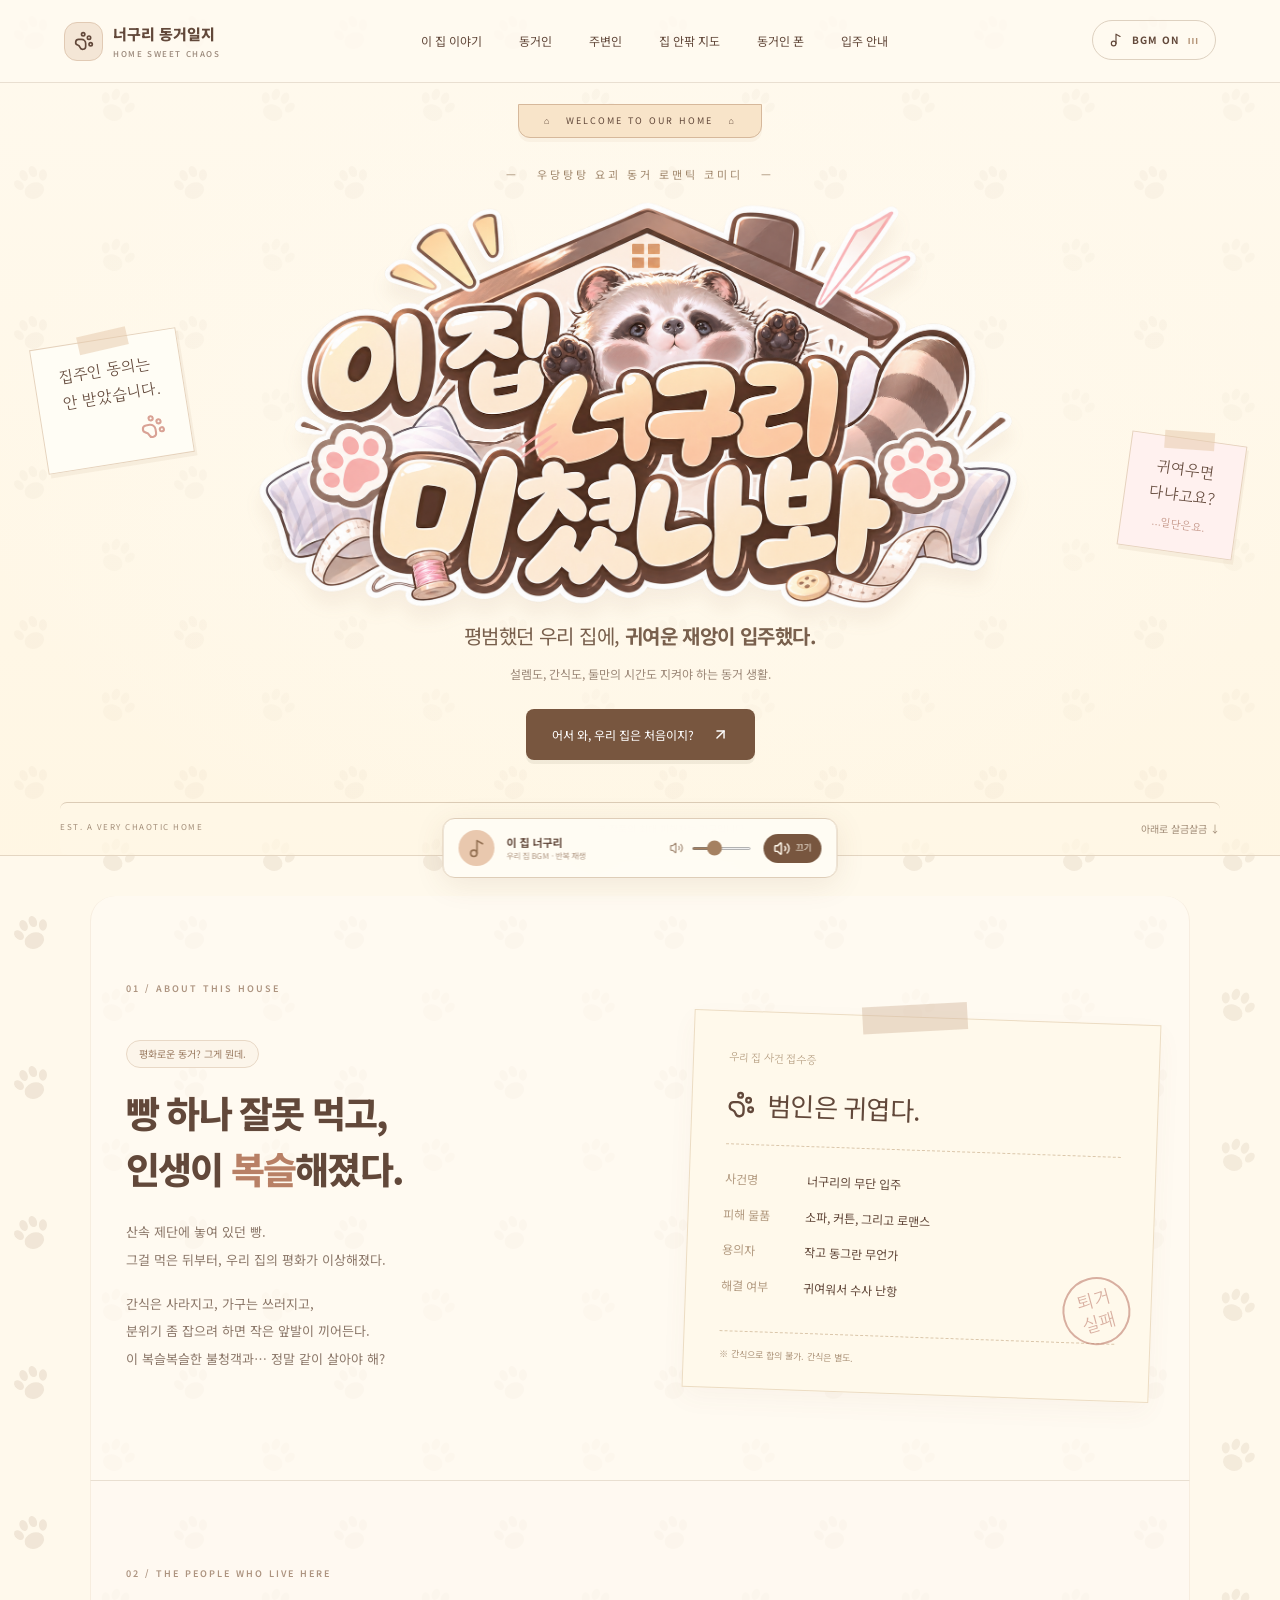
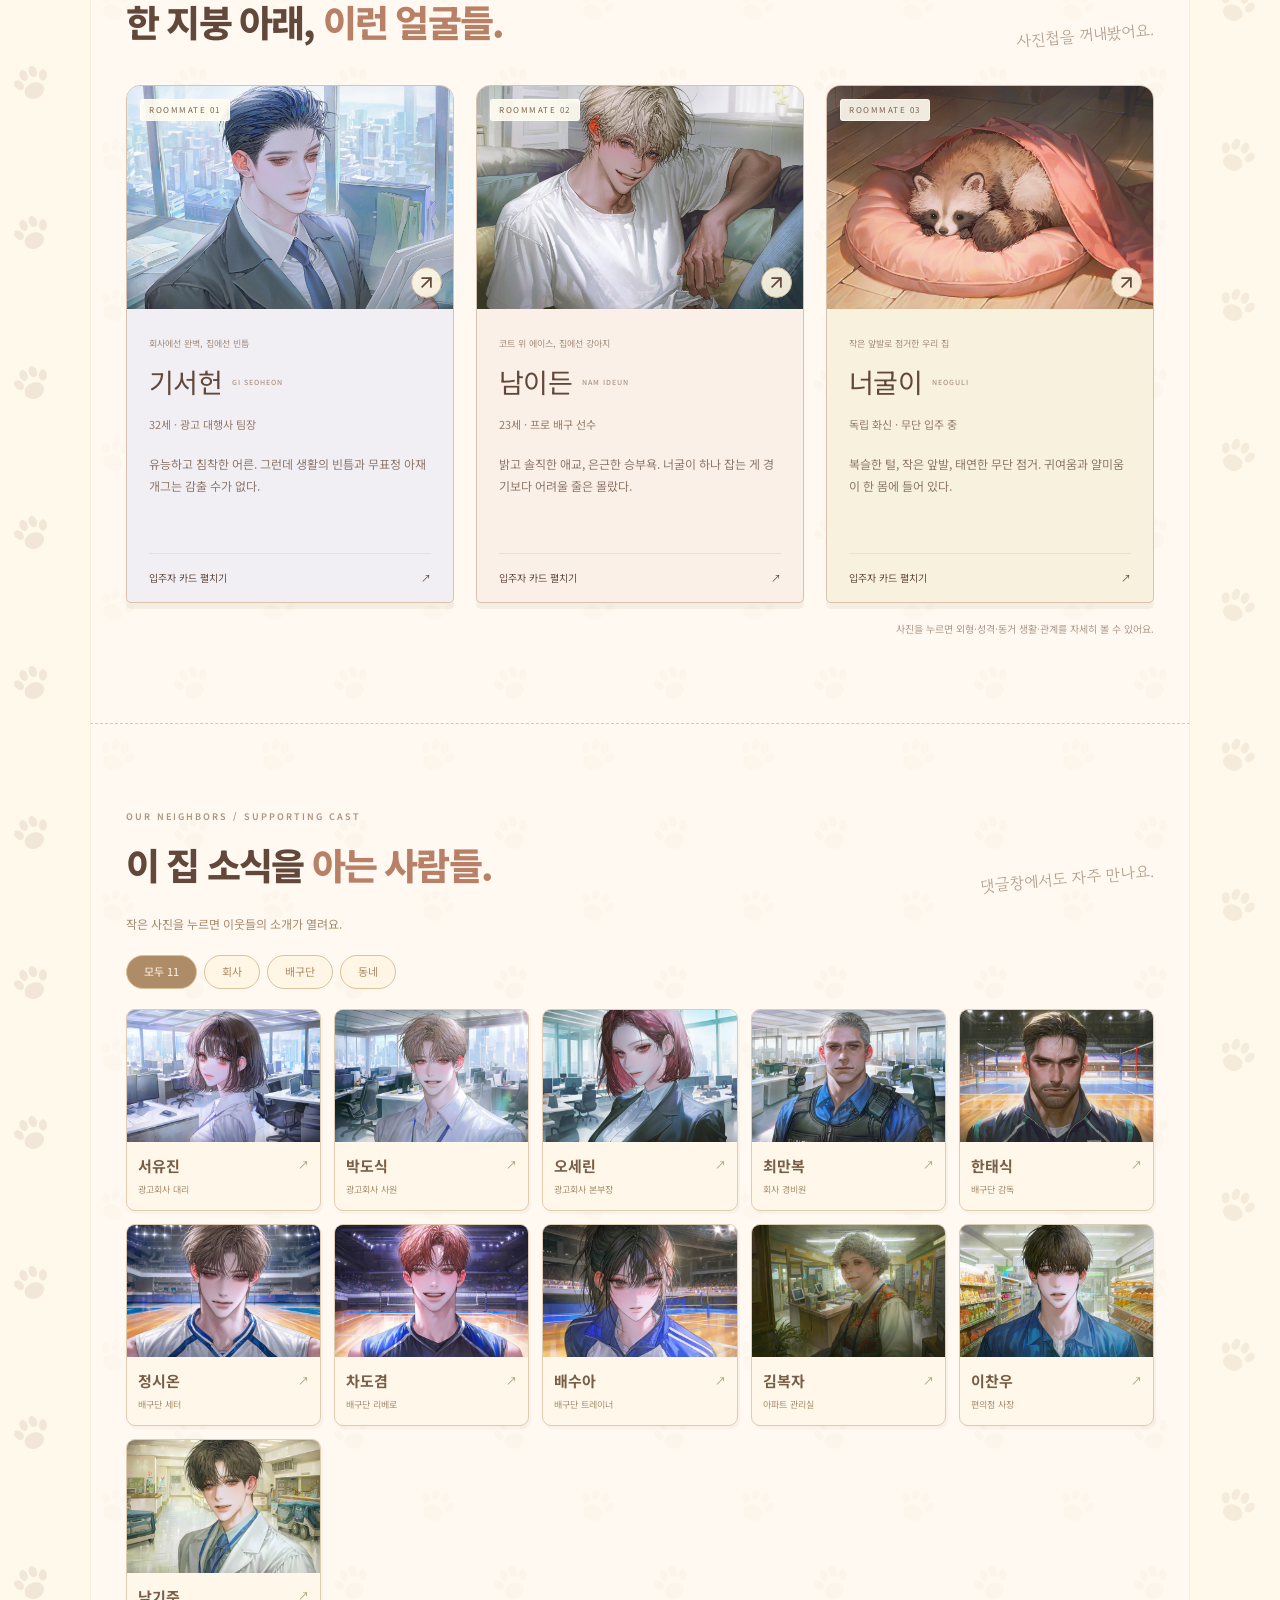
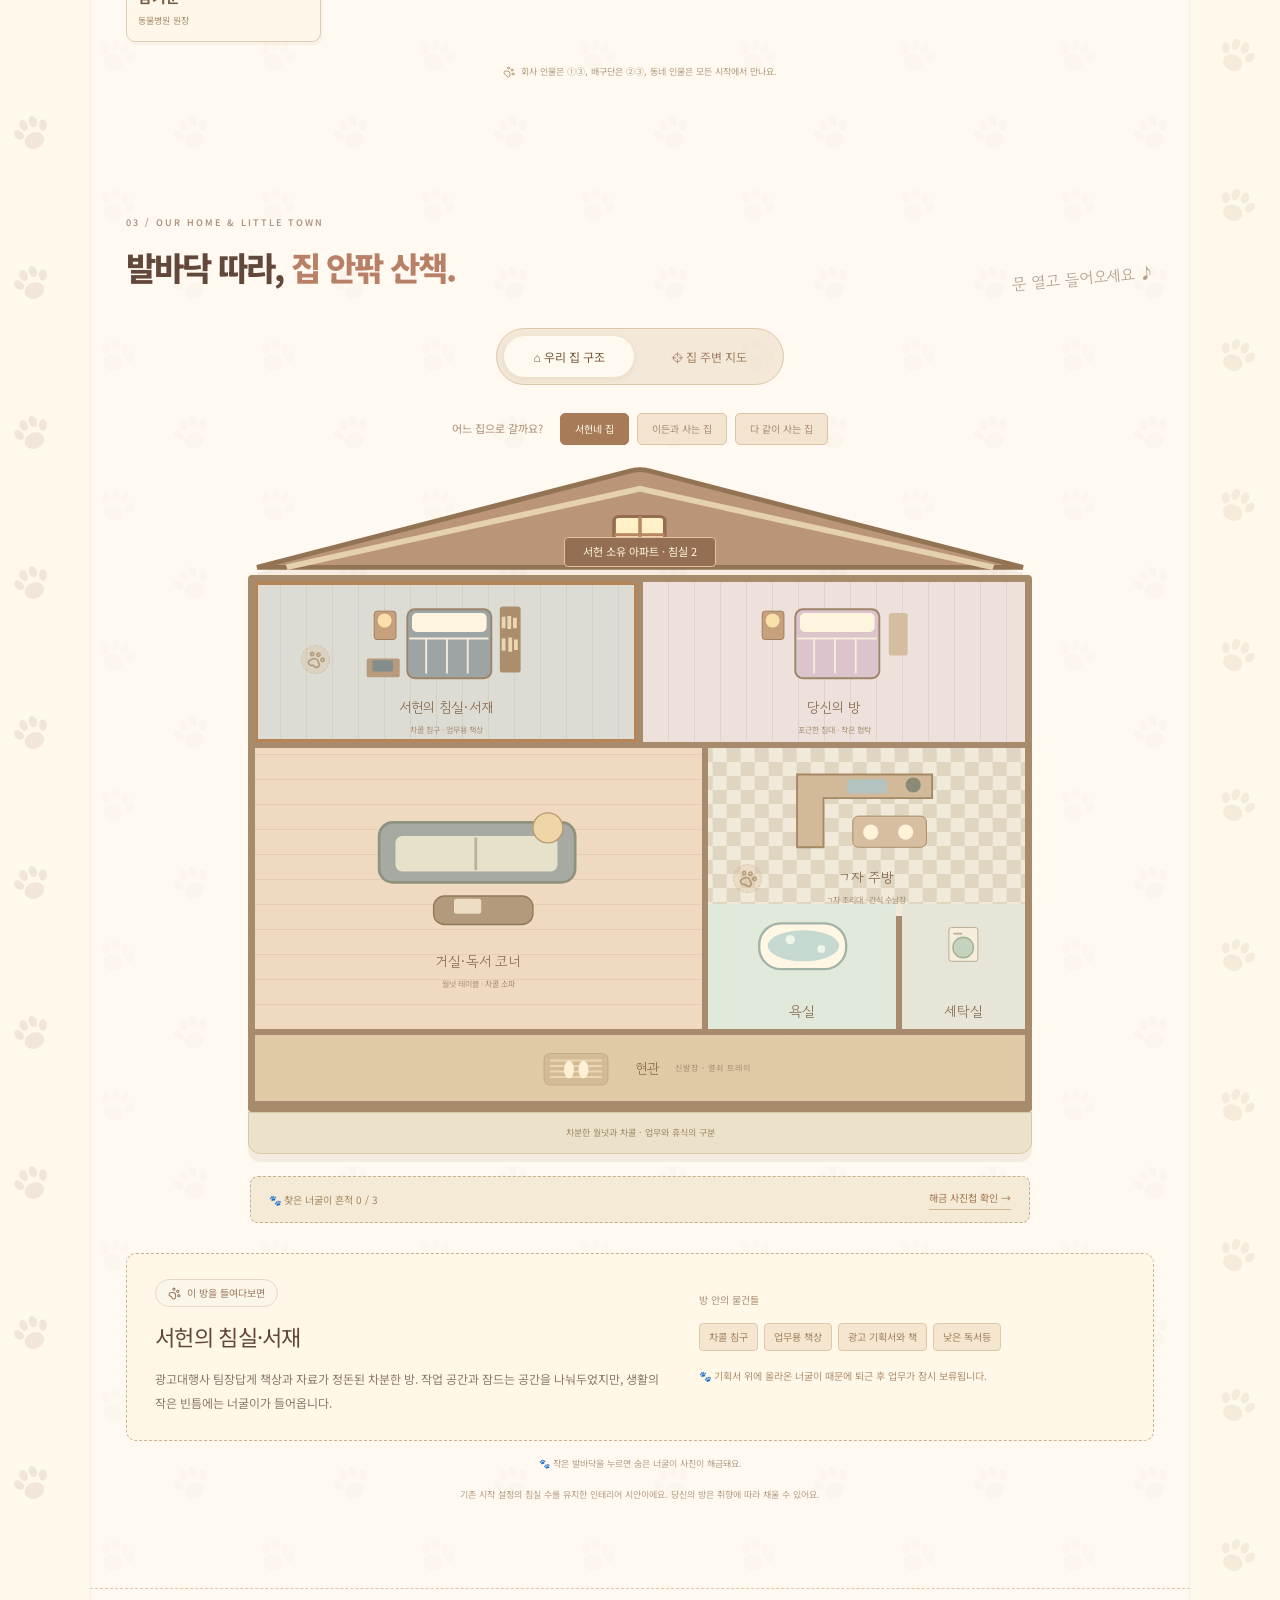
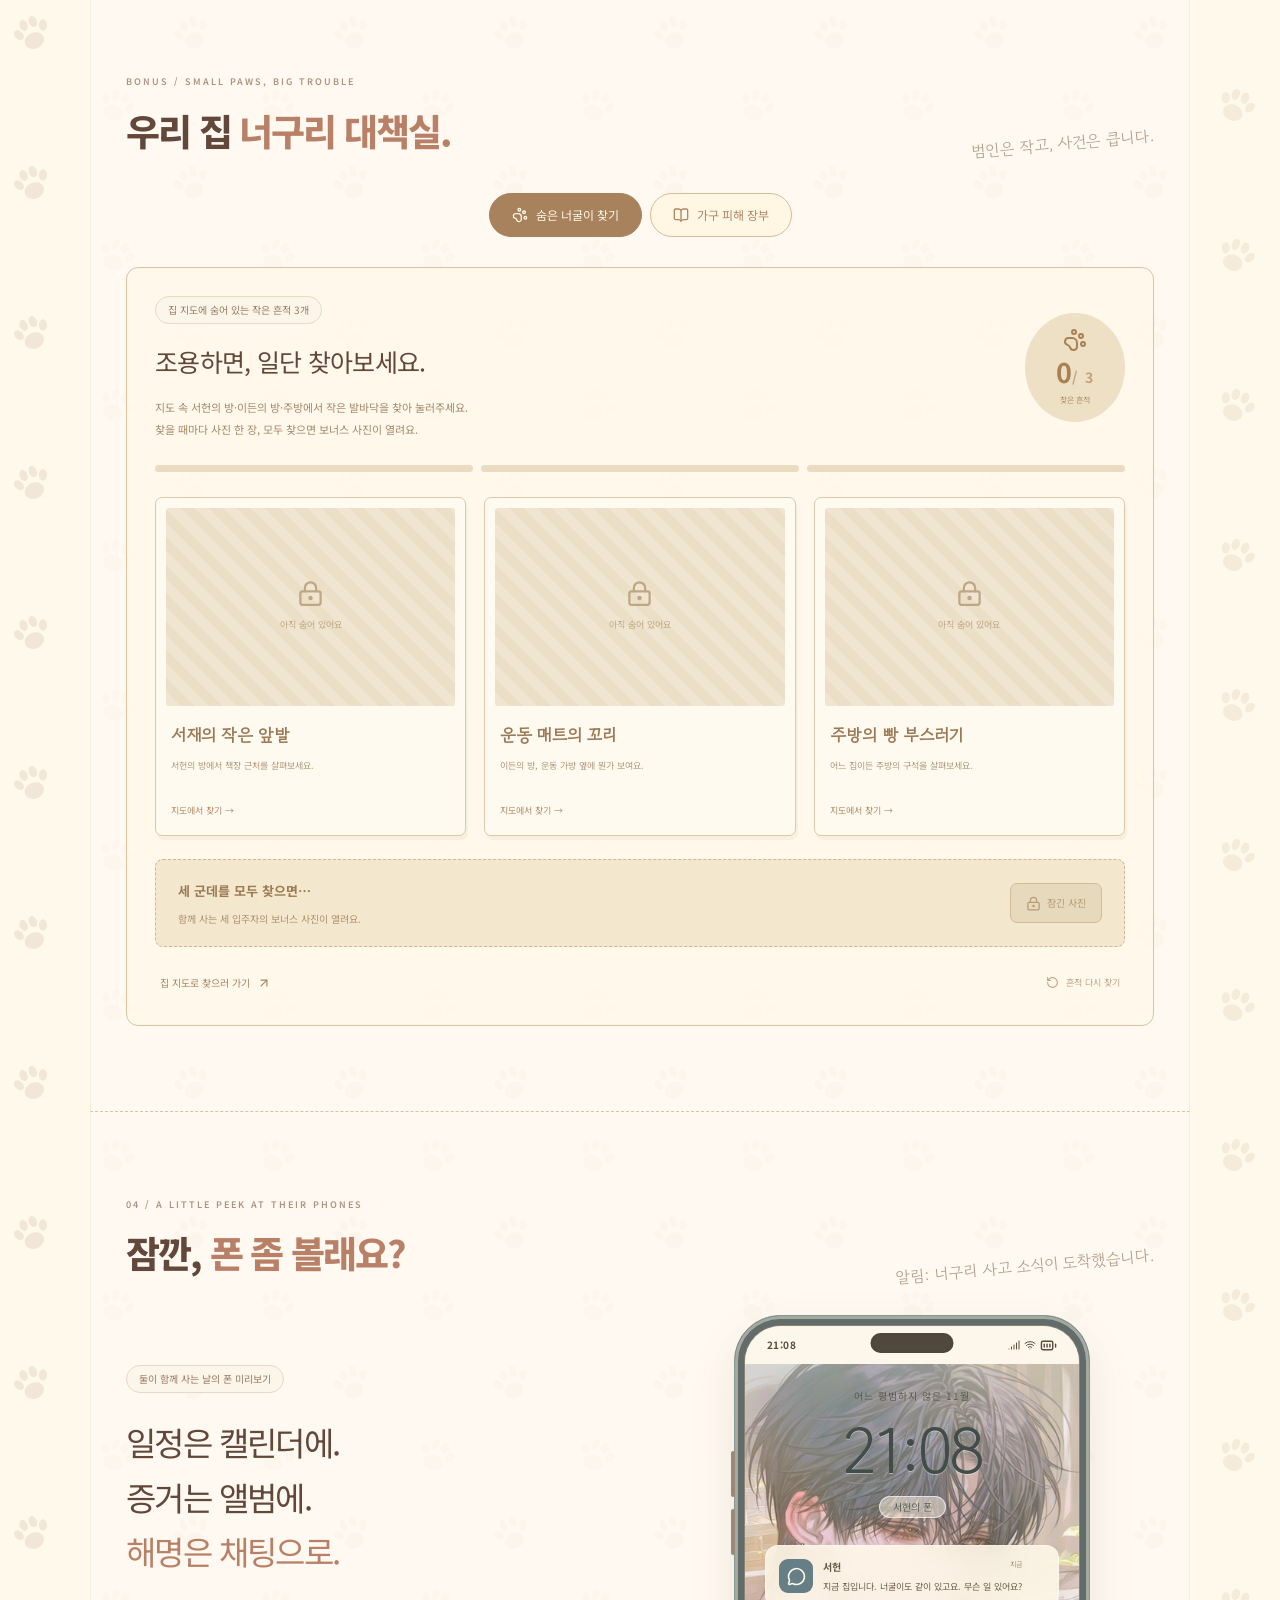
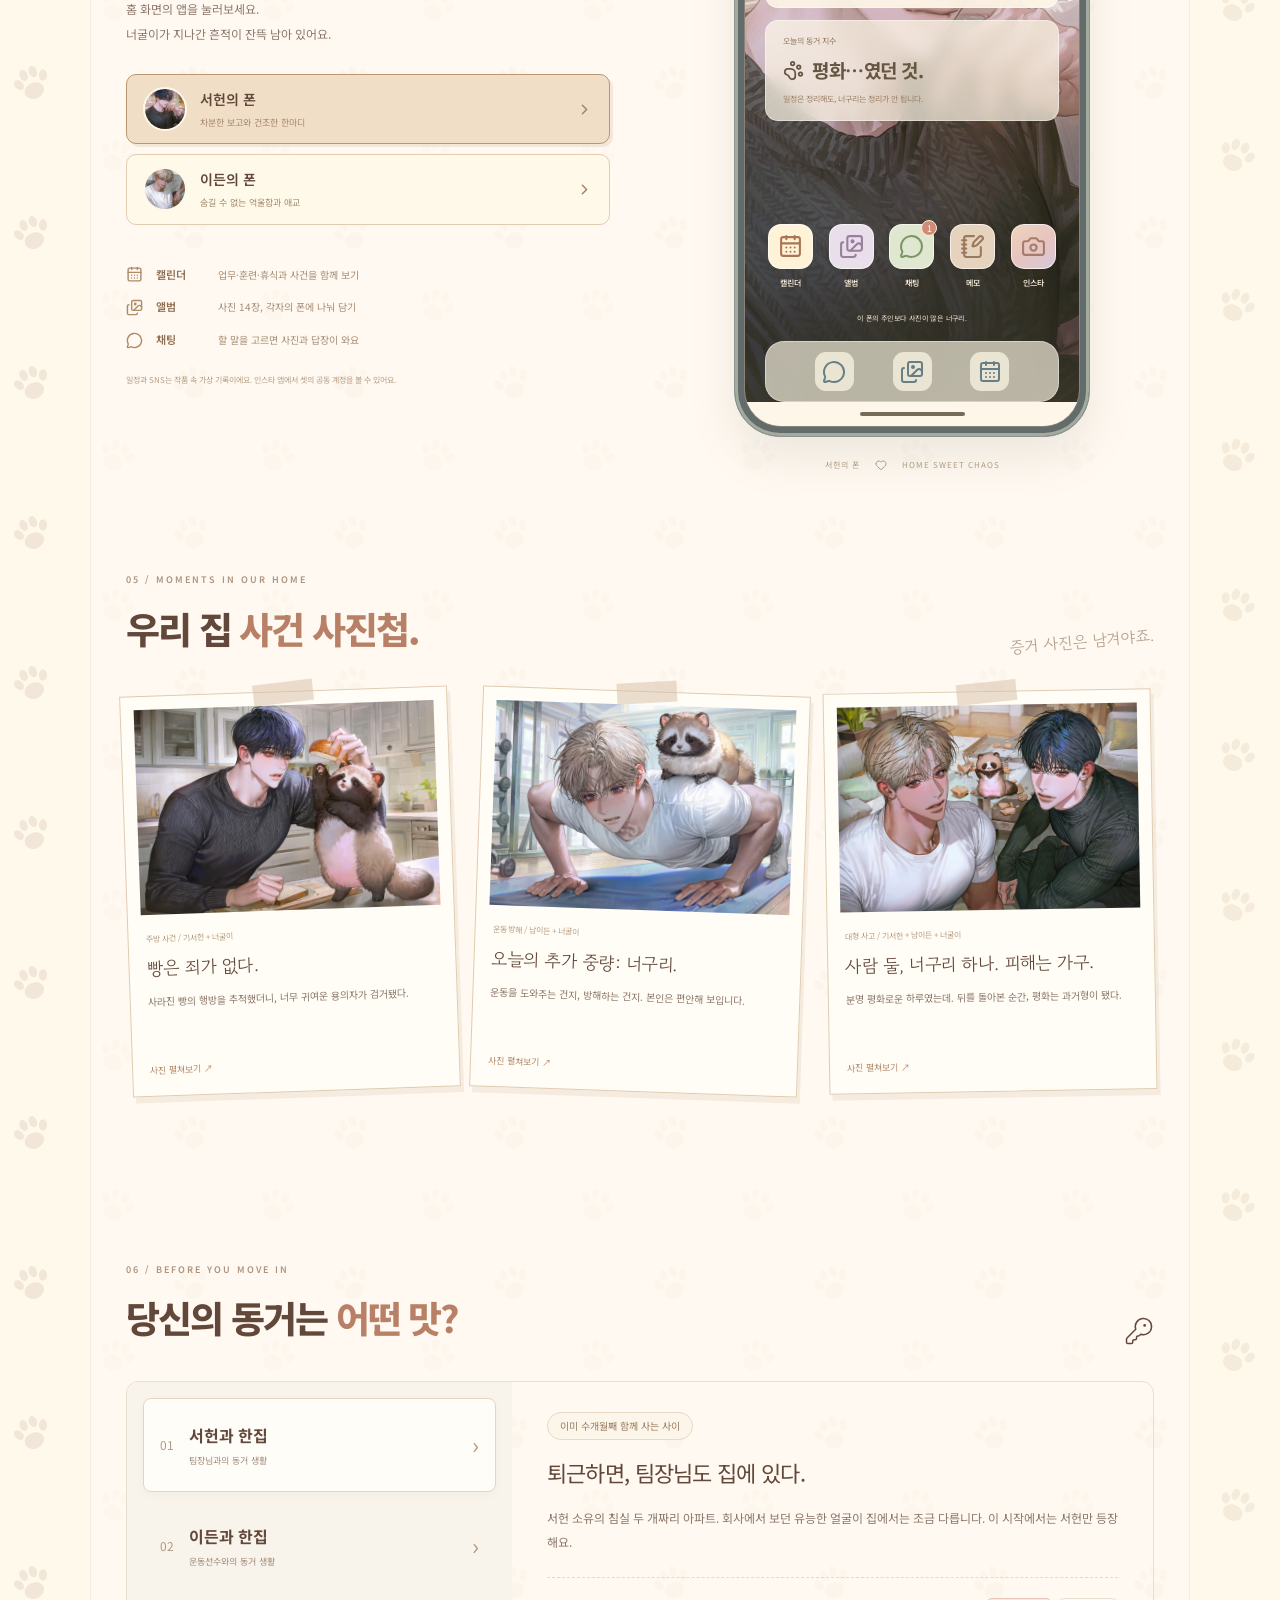
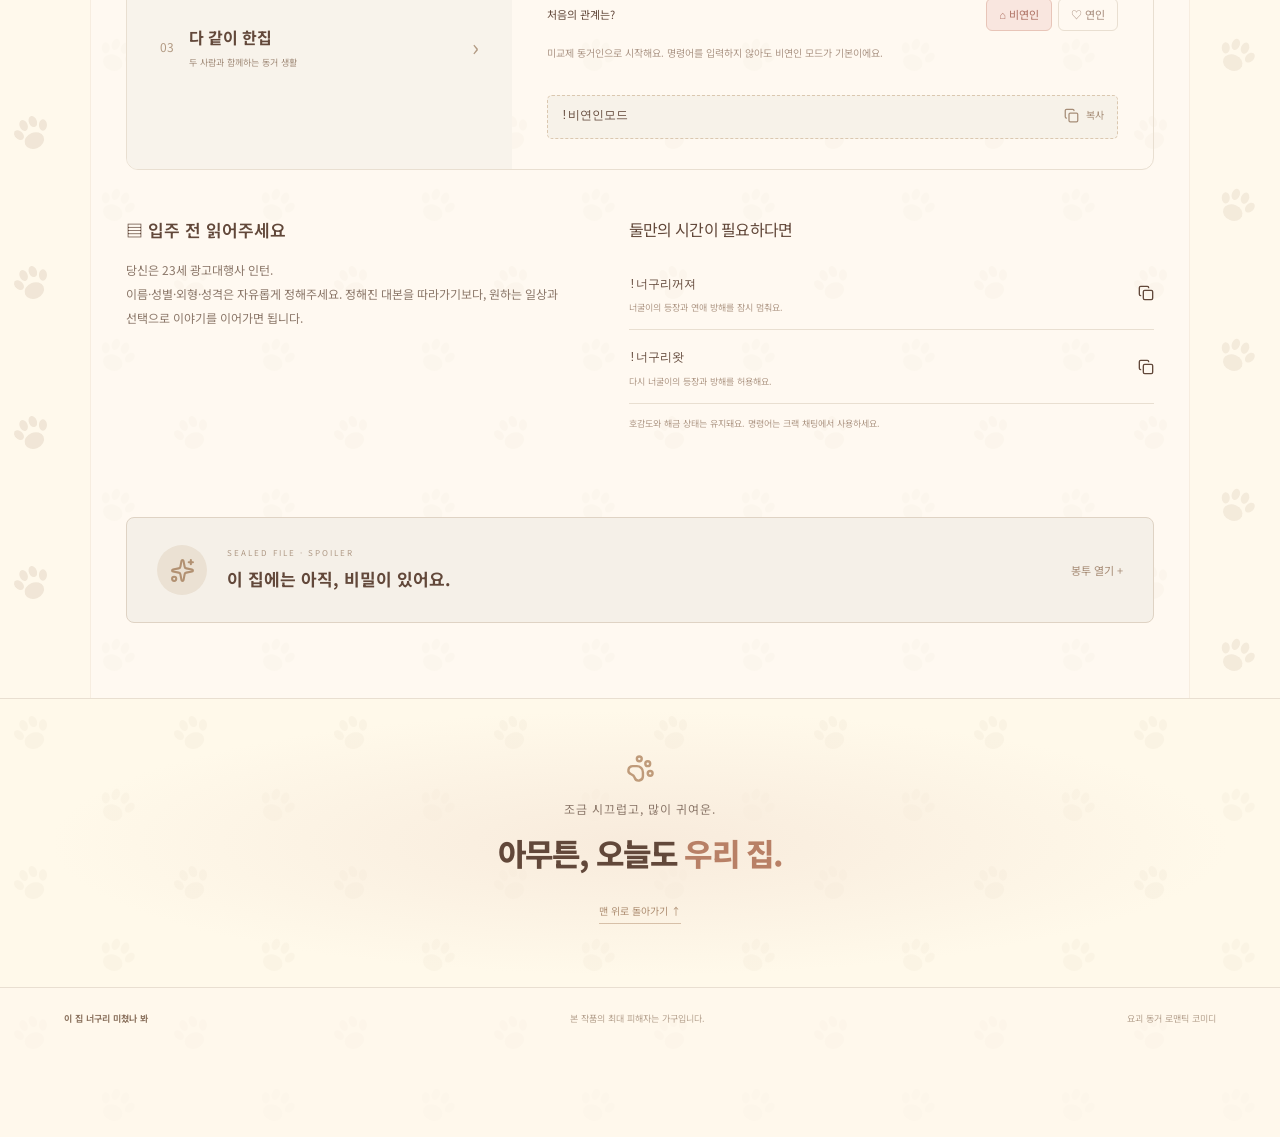
==== index.html @ 649bffae "Publish complete raccoon house website and clickable banner" ====
<!doctype html><html lang="ko"><head><meta charset="UTF-8"><meta name="viewport" content="width=device-width,initial-scale=1,viewport-fit=cover"><meta name="theme-color" content="#fff9ec"><title>이 집 너구리 미쳤나 봐 | 너구리 동거일지</title><meta name="description" content="평범했던 우리 집에 귀여운 재앙이 입주했다. 우당탕탕 요괴 동거 로맨틱 코미디."><link rel="icon" href="/favicon.svg">  <script type="module" crossorigin src="/static/index-CxNacTU5.js"></script>
  <link rel="stylesheet" crossorigin href="/static/index-DGvWY7Bh.css">
</head><body><div id="root"></div></body></html>
---- static/index-DGvWY7Bh.css ----
@import "https://fonts.googleapis.com/css2?family=Gowun+Dodum&family=Noto+Sans+KR:wght@400;500;600;700;800;900&display=swap";.global-music-button{z-index:12;position:absolute;top:20px;right:5%}.header-music-space{flex-shrink:0;width:128px}.house-play{border-top:1px dashed #dfc7a7;padding-top:50px}.play-tabs{justify-content:center;gap:8px;margin-bottom:30px;display:flex}.play-tabs>button{color:#ad8864;background:#fff6e4;border:1px solid #d8bc98;border-radius:23px;align-items:center;gap:8px;padding:10px 22px;font-size:12px;display:flex}.play-tabs>button[aria-pressed=true]{color:#fff8e7;background:#a8825d;border-color:#a8825d}.hunt-panel,.ledger-panel{background:#fff8eacc;border:1px solid #dbc3a1;border-radius:12px;padding:28px}.hunt-heading{justify-content:space-between;align-items:center;gap:25px;display:flex}.hunt-heading h3,.ledger-intro h3{margin:15px 0 12px;font-size:25px}.hunt-heading p,.ledger-intro p{color:#a58a6b;font-size:11px;line-height:2}.hunt-count{color:#a88254;background:#ede0c5;border-radius:50%;flex-direction:column;flex-shrink:0;align-items:center;width:100px;padding:15px;display:flex}.hunt-count>strong{font-size:27px;line-height:1.5}.hunt-count small{letter-spacing:2px;color:#c1a47f;font-size:14px}.hunt-count>span{color:#ab8f6e;font-size:8px}.hunt-progress{gap:8px;margin:25px 0;display:flex}.hunt-progress>span{background:#e9dcc3;border-radius:6px;flex:1;height:7px}.hunt-progress>.done{background:#a9b58b}.hunt-gallery{grid-template-columns:repeat(3,minmax(0,1fr));gap:18px;display:grid}.hunt-card{text-align:left;background:#fffaf0;border:1px solid #dcc8ac;border-radius:7px;padding:10px 10px 16px;box-shadow:2px 4px #ab895c15}.hunt-card>img,.locked-photo{aspect-ratio:19/13;object-fit:contain;background:#e9dfca;border-radius:3px;width:100%;display:block}.locked-photo{color:#bea783;background:repeating-linear-gradient(45deg,#f0e5d0 0 10px,#ebdfc8 10px 20px);flex-direction:column;justify-content:center;align-items:center;gap:10px;display:flex}.locked-photo>span{font-size:9px}.hunt-card>strong{color:#9b7955;margin:14px 5px 7px;font-family:Gowun Dodum;font-size:17px;display:block}.hunt-card>p{color:#b1977b;min-height:34px;margin:0 5px;font-size:9px;line-height:1.9}.hunt-card>span{color:#b08b63;margin:12px 5px 0;font-size:9px;display:block}.hunt-card.unlocked{border-color:#aeb995}.hunt-card.unlocked>span{color:#8d9c6d}.hunt-complete{background:#f3e7ce;border:1px dashed #d0b692;border-radius:8px;justify-content:space-between;align-items:center;gap:15px;margin-top:23px;padding:18px 22px;display:flex}.hunt-complete strong{color:#9c7a53;font-size:13px}.hunt-complete p{color:#b0916e;margin-top:6px;font-size:10px}.hunt-complete>button{color:#b69c77;white-space:nowrap;background:#e7d9bb;border:1px solid #d2bc96;border-radius:7px;align-items:center;gap:6px;padding:10px 15px;font-size:10px;display:flex}.hunt-complete>button:disabled{cursor:default}.hunt-complete.complete{background:#edf0db;border-color:#b1bd94}.hunt-complete.complete>button{color:#fff8e8;background:#9ba97b;border-color:#8e9b6d}.hunt-footer{justify-content:space-between;align-items:center;gap:15px;margin-top:22px;display:flex}.hunt-footer>button{color:#a78561;background:0 0;align-items:center;gap:7px;padding:5px;font-size:10px;display:flex}.hunt-footer>button:last-child{color:#bca487;font-size:9px}.ledger-totals{grid-template-columns:1fr 1fr 1.5fr;gap:13px;margin:25px 0;display:grid}.ledger-totals>div{background:#f5e8cf;border:1px solid #dfc8a8;border-radius:8px;padding:18px 20px}.ledger-totals small{color:#af9472;margin-bottom:5px;font-size:9px;display:block}.ledger-totals strong{color:#9a744b;font-size:25px;display:block}.ledger-totals strong>span{color:#bea17d;margin-left:5px;font-size:12px}.ledger-totals>div:last-child{background:#eee2d3}.ledger-filters{gap:7px;margin:18px 0;display:flex}.ledger-filters button{color:#b19877;background:#fcf2df;border:1px solid #ddc6a4;border-radius:16px;padding:5px 13px;font-size:10px}.ledger-filters button[aria-pressed=true]{color:#fff7e7;background:#b18d67}.ledger-list{gap:12px;display:grid}.damage-record{background:#fffaf0;border:1px solid #decaad;border-radius:8px;overflow:hidden}.damage-record>details{background:0 0;border:0;border-radius:0}.damage-record summary{gap:15px;padding:17px 20px}.damage-no{color:#c3aa87;font-size:11px}.damage-record summary>div{flex:1;min-width:0}.damage-record summary strong{color:#9d7b54;margin:0;font-size:14px}.damage-record summary small{letter-spacing:0;color:#b59b7c;margin-top:4px;font-size:9px}.damage-cost{color:#ab8b63;white-space:nowrap;font-size:12px}.damage-detail{grid-template-columns:190px 1fr;gap:20px;padding:0 20px 20px;display:grid}.damage-detail>button{background:#f5e8cf;border:1px solid #e0caae;border-radius:5px;padding:5px;position:relative}.damage-detail img{object-fit:contain;border-radius:3px;width:100%;max-height:150px;display:block}.damage-detail>button>span{color:#b08b62;margin:5px;font-size:8px;display:block}.damage-detail>div{flex-direction:column;justify-content:center;gap:13px;display:flex}.damage-detail p{color:#aa8c6b;font-size:11px;line-height:1.9}.damage-detail b{color:#96714b;margin-bottom:3px;font-size:10px;display:block}.damage-check{color:#b29772;background:#fbf0dc;border-top:1px dashed #e4d1b5;justify-content:flex-end;align-items:center;gap:7px;width:100%;padding:10px 20px;font-size:9px;display:flex}.damage-check>span{background:#fff9e9;border:1px solid #d3bc98;border-radius:4px;place-items:center;width:16px;height:16px;display:grid}.fixed .damage-check{color:#89976a;background:#edf0df}.fixed .damage-check>span{color:#fff;background:#abb58c;border-color:#9da97f}.ledger-empty{text-align:center;color:#b69c7a;padding:22px;font-size:12px}.add-damage{color:#a58257;background:#f3e3c6;border:1px solid #d8be94;border-radius:7px;margin:23px auto 0;padding:12px 22px;font-size:11px;display:block}.add-damage:disabled{opacity:.55;cursor:default}.personal-room{padding:0}.room-select{background:0 0;flex-direction:column;justify-content:center;align-items:center;gap:3px;width:100%;min-width:0;height:100%;padding:9px;display:flex}.room-select>strong{color:#876b4f;text-align:center;font-family:Gowun Dodum;font-size:14px;font-weight:400}.room-select>small{color:#a68e74;text-align:center;font-size:8px}.personal-room.entry>.room-select{flex-direction:row;gap:15px}.personal-room.entry .room-scene{width:90px;height:55px}.hidden-paw{z-index:2;color:#9977519c;background:#d7bd994d;border:1px dashed #c1a17b55;border-radius:50%;place-items:center;width:29px;height:29px;transition:color .2s,background .2s;display:grid;position:absolute;transform:rotate(-24deg)}.spot-shelf{top:39%;left:12%}.spot-mat{bottom:18%;right:7%}.spot-crumb{bottom:14%;left:8%}.hidden-paw.found{color:#fff5dc;background:#a7b58c;border-color:#879b67;box-shadow:0 0 0 3px #c5cfb15c}.hidden-paw>span{text-align:center;color:#90a078;background:#fcf4dd;border-radius:50%;width:13px;height:13px;font-size:9px;line-height:13px;position:absolute;top:-6px;right:-3px;transform:rotate(24deg)}.comment-picker{border-top:1px dashed #d7c19f;flex-wrap:wrap;gap:5px;margin-top:14px;padding-top:10px;display:flex}.comment-picker>small{color:#b69976;width:100%;margin-bottom:4px;font-size:8px;display:block}.comment-picker>button{color:#a78158;background:#fff6e6;border:1px solid #d8bd97;border-radius:15px;padding:5px 8px;font-size:8px}.comment-picker>button[aria-pressed=true]{color:#fff6e5;background:#bc9870}.comment-picker>button:disabled{opacity:.55}.comment-replies{margin-top:10px}.comment-replies>small{color:#b29b7f;font-size:8px}.comment-replies .your-comment{background:#eee0c8;border-radius:5px;padding:7px 9px;font-size:9px}.comment-replies .character-comment{border-left:2px solid #d8be96;margin-top:9px;margin-left:10px;padding-left:9px;font-size:9px;line-height:2}.comment-replies b{min-width:26px;display:inline-block}@media (width<=850px){.global-music-button{top:17px;right:25px}.header-music-space{width:118px}.hunt-panel,.ledger-panel{padding:23px}.hunt-heading h3,.ledger-intro h3{font-size:22px}.hunt-card>strong{font-size:15px}.hunt-gallery{gap:12px}.ledger-totals>div{padding:15px}.ledger-totals strong{font-size:21px}.room-select>strong{font-size:12px}}@media (width<=600px){.global-music-button{top:17px;right:18px}.header-music-space{width:95px}.house-play{padding-top:39px}.house-play h2{font-size:25px}.play-tabs{gap:7px;margin-bottom:22px}.play-tabs button{gap:5px;padding:9px 13px;font-size:10px}.play-tabs svg{width:13px}.hunt-panel,.ledger-panel{padding:18px 14px}.hunt-heading{gap:13px}.hunt-heading>.hunt-count{width:65px;padding:10px}.hunt-count strong{font-size:21px}.hunt-count small{font-size:10px}.hunt-count>span{font-size:6px}.hunt-count svg{width:20px;height:20px}.hunt-heading h3,.ledger-intro h3{margin:12px 0 10px;font-size:19px}.hunt-heading p,.ledger-intro p{font-size:10px;line-height:2}.hunt-heading .pill{padding:3px 7px;font-size:7px}.hunt-heading br{display:none}.hunt-gallery{grid-template-columns:1fr;gap:16px}.hunt-card{grid-template-columns:100px 1fr;align-items:center;gap:0 13px;padding:10px;display:grid}.hunt-card>img,.hunt-card>.locked-photo{aspect-ratio:1;object-fit:cover;grid-area:1/1/4;height:100px}.locked-photo svg{width:23px}.locked-photo>span{font-size:7px}.hunt-card>strong{grid-column:2;align-self:end;margin:0 0 5px;font-size:15px}.hunt-card>p{grid-column:2;min-height:0;margin:0;font-size:8px}.hunt-card>span{grid-column:2;align-self:start;margin:5px 0 0;font-size:8px}.hunt-progress{margin:20px 0}.hunt-complete{flex-wrap:wrap;gap:10px;padding:15px 13px}.hunt-complete strong{font-size:12px}.hunt-complete p{font-size:9px}.hunt-complete button{padding:8px 11px;font-size:9px}.hunt-footer{flex-wrap:wrap;gap:8px}.hunt-footer button{font-size:9px}.hunt-footer>button:last-child{font-size:8px}.ledger-totals{grid-template-columns:1fr 1fr;gap:9px;margin:20px 0}.ledger-totals>div{padding:13px 15px}.ledger-totals>div:last-child{grid-column:1/-1;justify-content:space-between;align-items:center;display:flex}.ledger-totals small{margin-bottom:2px;font-size:8px}.ledger-totals strong{font-size:22px}.ledger-totals>div:last-child>strong{font-size:21px}.ledger-filters button{font-size:9px}.damage-record summary{gap:10px;padding:14px 12px}.damage-record summary strong{font-size:12px}.damage-record summary small{font-size:8px}.damage-cost{font-size:10px}.damage-no{font-size:9px}.damage-detail{grid-template-columns:1fr;gap:13px;padding:0 13px 15px}.damage-detail>button{justify-self:center;width:170px}.damage-detail p{font-size:10px}.damage-detail b{font-size:9px}.damage-check{padding:9px 13px;font-size:8px}.add-damage{padding:11px 14px;font-size:10px}.room-select{gap:2px;padding:4px}.room-select>strong{font-size:10px;line-height:1.5}.room-select>small{font-size:6px;line-height:1.6}.personal-room.entry>.room-select{gap:6px}.personal-room.entry .room-scene{width:60px;height:35px}.personal-room.entry .room-select>small{display:none}.hidden-paw{width:23px;height:23px}.hidden-paw>svg{width:15px;height:15px}.spot-shelf{top:33%;left:3%}.spot-mat{bottom:23%;right:3%}.spot-crumb{bottom:17%;left:4%}}.hunt-map-status{color:#a48660;background:#f4ead5;border:1px dashed #c6b08d;border-radius:8px;justify-content:space-between;align-items:center;gap:13px;max-width:780px;margin:22px auto 0;padding:12px 18px;font-size:10px;display:flex}.hunt-map-status>a{color:#a37851;white-space:nowrap;border-bottom:1px solid #d3b58f;padding-bottom:2px;font-size:10px}@media (width<=600px){.hunt-map-status{margin-top:19px;padding:11px 12px;font-size:8px}.hunt-map-status>a{font-size:8px}}.personal-house{filter:drop-shadow(0 8px #ad906920);max-width:830px;margin:auto}.personal-house .house-roof{height:115px;margin:0 -9px}.personal-floor{background:#a88a6c;border:7px solid #a88a6c;border-radius:4px;grid-template-rows:160px 150px 125px 70px;grid-template-columns:repeat(12,minmax(0,1fr));gap:6px;margin:0 23px;display:grid}.personal-floor.seo{grid-template-areas:"master master master master master master guest guest guest guest guest guest""living living living living living living living kitchen kitchen kitchen kitchen kitchen""living living living living living living living bath bath bath laundry laundry""entry entry entry entry entry entry entry entry entry entry entry entry"}.personal-floor.ide{grid-template-rows:150px 150px 145px 70px;grid-template-areas:"master master master master master guest guest guest guest guest guest guest""master master master master master living living living living living living living""kitchen kitchen kitchen kitchen kitchen kitchen bath bath bath laundry laundry laundry""entry entry entry entry entry entry entry entry entry entry entry entry"}.personal-floor.both{grid-template-areas:"seo seo seo seo ide ide ide ide guest guest guest guest""living living living living living living living kitchen kitchen kitchen kitchen kitchen""living living living living living living living bath bath bath laundry laundry""entry entry entry entry entry entry entry entry entry entry entry entry"}.personal-room{background:repeating-linear-gradient(90deg,#eadfcd 0 25px,#dfcfb9 25px 26px);flex-direction:column;justify-content:center;align-items:center;gap:3px;min-width:0;padding:9px;transition:box-shadow .2s;display:flex;position:relative}.personal-room.selected{background-color:#ead6b9;box-shadow:inset 0 0 0 3px #b78456}.personal-room>strong{color:#876b4f;font-family:Gowun Dodum;font-size:14px;font-weight:400}.personal-room>small{color:#a68e74;text-align:center;font-size:8px}.room-scene{width:170px;max-width:92%;height:105px;display:block}.personal-room.seo{background:repeating-linear-gradient(90deg,#dddcd4 0 25px,#d3d0c4 25px 26px)}.personal-room.ide{background:repeating-linear-gradient(90deg,#e7e9d9 0 25px,#dbe0ca 25px 26px)}.personal-room.guest{background:repeating-linear-gradient(90deg,#eee1dc 0 25px,#e3d2c8 25px 26px)}.personal-room.gym{background:#dfe5ce}.personal-room.gym .room-scene{width:220px;height:120px}.personal-room.living .room-scene{width:245px;height:160px}.personal-room.kitchen{background:repeating-conic-gradient(#f1e9d9 0% 25%,#dfd5c0 0% 50%) 50%/28px 28px}.personal-room.bath{background:#e1e9db}.personal-room.laundry{background:#e7e5d8}.personal-room.bath>.room-scene,.personal-room.laundry>.room-scene{max-width:100%;height:74px}.personal-room.entry{background:#e0c9a5;flex-direction:row;gap:15px}.personal-room.entry>.room-scene{width:90px;height:55px}.personal-home-caption{text-align:center;color:#a18967;background:#ebe2c9;border:1px solid #d6c8a5;border-radius:0 0 12px 12px;margin:0 23px;padding:12px 8px;font-size:9px}.personal-house.ide .personal-home-caption{background:#e3e8cc}.room-record{background:#fff8e9;border:1px dashed #cbb28e;border-radius:10px;grid-template-columns:1.2fr 1fr;gap:32px;margin-top:30px;padding:25px 28px;display:grid}.room-record .pill{align-items:center;gap:6px;display:inline-flex}.room-record h3{margin:10px 0;font-size:22px}.room-record p{font-size:12px;line-height:2}.room-inventory{padding:7px 0}.room-inventory>span{color:#ac8e70;font-size:10px}.room-inventory>div{flex-wrap:wrap;gap:6px;margin:11px 0 15px;display:flex}.room-inventory>div>span{color:#a08361;background:#f4e6cf;border:1px solid #e0c8a9;border-radius:4px;padding:4px 9px;font-size:10px}.room-inventory p{color:#b18e69;font-size:10px}.town-area-list{flex-wrap:wrap;justify-content:center;gap:6px;margin:23px 0 0;display:flex}.town-area-list button{color:#a38563;background:#fff8e6;border:1px solid #dbc3a4;border-radius:20px;padding:5px 12px;font-size:10px}.town-area-list button[aria-pressed=true]{color:#fff8e5;background:#a37c56}.district-detail{grid-template-columns:1fr 1fr;gap:15px;max-width:850px;margin:20px auto 0;display:grid}.district-detail article{background:#f4e8d5;border:1px solid #e0c9aa;border-radius:9px;padding:20px 24px}.district-detail h4{color:#9f7c58;margin:0 0 9px;font-size:12px}.district-detail p{color:#a48a6c;font-size:11px;line-height:2}@media (width<=600px){.personal-house .house-roof{height:73px;margin:0 -6px}.personal-floor{border-width:4px;grid-template-rows:125px 119px 105px 49px;gap:4px;margin:0 2px}.personal-floor.ide{grid-template-rows:125px 125px 125px 49px}.personal-room{gap:2px;padding:4px}.personal-room>strong{text-align:center;font-size:10px;line-height:1.5}.personal-room>small{font-size:6px;line-height:1.6}.room-scene{width:120px;max-width:98%;height:74px}.personal-room.living .room-scene{width:155px;height:120px}.personal-room.gym .room-scene{width:135px;height:80px}.personal-room.entry{gap:6px}.personal-room.entry>.room-scene{width:60px;height:35px}.personal-room.bath>.room-scene,.personal-room.laundry>.room-scene{height:58px}.personal-room.entry>small{display:none}.personal-home-caption{margin:0 2px;padding:10px 8px;font-size:7px;line-height:1.8}.room-record{grid-template-columns:1fr;gap:15px;margin-top:24px;padding:19px}.room-record h3{font-size:19px}.room-record p{font-size:11px}.room-inventory{border-top:1px dashed #dbc5a6;padding-top:14px}.room-inventory>div>span,.room-inventory p{font-size:9px}.district-detail{grid-template-columns:1fr;gap:10px}.district-detail article{padding:17px 19px}.district-detail p{font-size:10px}.district-detail h4{font-size:11px}.town-area-list{gap:5px;margin-top:18px}.town-area-list button{padding:5px 10px;font-size:9px}}.personal-room.kitchenFlat{background:repeating-conic-gradient(#f1e9d9 0% 25%,#dfd5c0 0% 50%) 50%/28px 28px}.phone-section{border-top:1px dashed #d9c2a4;padding-top:65px}.phone-experience{grid-template-columns:1fr 1fr;align-items:center;gap:60px;display:grid}.phone-intro>h3{letter-spacing:-1.6px;margin:22px 0 17px;font-size:33px;line-height:1.65}.phone-intro>p{font-size:12px;line-height:2.1}.owner-picker{flex-direction:column;gap:10px;margin:28px 0;display:flex}.owner-picker button{text-align:left;background:#fff9ea;border:1px solid #e1ccb0;border-radius:10px;align-items:center;gap:13px;width:100%;padding:12px 16px;transition:background .2s,transform .2s;display:flex}.owner-picker button[aria-pressed=true]{background:#f0dfc6;border-color:#bb9670;box-shadow:3px 3px #bc916529}.owner-picker button:hover{transform:translate(3px)}.owner-picker img{object-fit:cover;object-position:center;border:2px solid #fff7e9;border-radius:50%;width:44px;height:44px}.owner-picker>button>span{flex:1;font-size:14px;font-weight:600}.owner-picker small{color:#a4886d;margin-top:3px;font-size:9px;font-weight:400;display:block}.owner-picker svg{color:#a3805f}.phone-instructions{gap:13px;padding-top:12px;display:grid}.phone-instructions>div{color:#ae8b69;align-items:center;gap:13px;display:flex}.phone-instructions>div>span{color:#a68d76;font-size:10px}.phone-instructions strong{color:#8f6d50;min-width:62px;font-size:11px;font-weight:600;display:inline-block}.phone-footnote{color:#b79d83;margin-top:23px;display:block;font-size:8px!important}.phone-hardware{color:#5c4a3d;background:#8c6d56;border:1px solid #c0a58b;border-radius:46px;justify-self:center;width:356px;padding:9px;position:relative;box-shadow:0 20px 45px #7f583b20,8px 12px #e8dac534,inset 0 0 0 3px #c3ad96}.phone-hardware.slate{--phone-main:#667e86;--phone-soft:#e2e9e8;--phone-bg:#f0f0e9;--bubble-mine:#d3e2df;background:#626c6b;border-color:#8b9690;box-shadow:0 20px 45px #6b695820,inset 0 0 0 3px #a4aaa0}.phone-hardware.apricot{--phone-main:#b9875e;--phone-soft:#f5e2c8;--phone-bg:#fbf0dc;--bubble-mine:#f5d9b3;background:#a6805f}.phone-screen{background:var(--phone-bg);border:1px solid #453b2d99;border-radius:37px;flex-direction:column;width:100%;height:702px;display:flex;position:relative;overflow:hidden}.phone-status{letter-spacing:.4px;z-index:3;background:#fff9eacf;flex-shrink:0;justify-content:space-between;align-items:center;height:38px;padding:0 22px;font-size:10px;font-weight:700;display:flex;position:relative}.phone-status>span:last-child{align-items:center;gap:4px;display:flex}.phone-island{background:#50483d;border-radius:20px;width:83px;height:20px;position:absolute;top:7px;left:50%;transform:translate(-50%);box-shadow:inset 0 0 0 3px #3e3c362e}.phone-side-key{background:#9a8976;border-radius:4px;width:4px;height:46px;position:absolute;top:135px;left:-4px;box-shadow:0 58px #9a8976}.phone-underlabel{color:#b19b81;letter-spacing:1px;white-space:nowrap;justify-content:center;align-items:center;gap:15px;font-size:8px;display:flex;position:absolute;bottom:-36px;left:0;right:0}.phone-home{flex:1;min-height:0;position:relative}.phone-wallpaper,.phone-wallpaper-shade{object-fit:cover;object-position:48% center;width:100%;height:100%;position:absolute;inset:0}.phone-wallpaper-shade{background:linear-gradient(#fffae68c 0%,#fff5df40 30%,#554a3b46 58%,#3e3d3185 100%)}.phone-home-content{z-index:1;flex-direction:column;align-items:center;height:100%;padding:23px 20px 0;display:flex;position:relative}.phone-date{color:#5e5b4e;letter-spacing:1px;font-size:10px}.phone-clock{letter-spacing:-3px;color:#424d49;text-shadow:0 1px #fff6;font-family:Gowun Dodum;font-size:65px;line-height:1.4}.phone-owner{color:#5d6257;background:#fff7e780;border:1px solid #fff9;border-radius:20px;padding:1px 13px;font-size:10px}.phone-notification{text-align:left;-webkit-backdrop-filter:blur(12px);backdrop-filter:blur(12px);color:#6a5b49;background:#fff9e8df;border:1px solid #fff5;border-radius:13px;align-items:center;gap:10px;width:100%;margin-top:27px;padding:12px 13px;display:flex;box-shadow:0 4px 10px #5c514b0a}.notif-icon{background:var(--phone-main);color:#fff9e9;border-radius:9px;flex-shrink:0;place-items:center;width:34px;height:34px;display:grid}.phone-notification>span:last-child{min-width:0}.phone-notification strong{justify-content:space-between;font-size:10px;display:flex}.phone-notification strong small{color:#a08e76;font-size:7px;font-weight:400}.phone-notification strong+span{margin-top:3px;font-size:9px;line-height:1.7;display:block}.phone-widget{-webkit-backdrop-filter:blur(8px);backdrop-filter:blur(8px);background:#fff8e8b3;border:1px solid #fff6;border-radius:13px;flex-direction:column;align-items:flex-start;gap:5px;width:100%;margin-top:12px;padding:13px 17px;display:flex}.phone-widget>small{color:#8f7c61;font-size:8px}.phone-widget strong{color:#665643;letter-spacing:-.5px;align-items:center;gap:8px;font-size:19px;display:flex}.phone-widget>span{color:#9a8065;font-size:8px}.phone-app-grid{grid-template-columns:repeat(4,1fr);gap:15px;width:100%;margin-top:auto;padding-top:25px;display:grid}.phone-app-grid>button{background:0 0;flex-direction:column;align-items:center;gap:7px;display:flex}.app-icon{color:#a07752;background:#fff9e6;border:1px solid #ffffffa6;border-radius:14px;place-items:center;width:51px;height:51px;display:grid;position:relative;box-shadow:0 3px 8px #3c332126}.app-icon.cal{color:#ab7454;background:#fff3d7}.app-icon.photos{color:#9a7e9e;background:#e8dfeb}.app-icon.messages{color:#7e9566;background:#dfe7d0}.app-icon.memo{color:#9c795c;background:#e6d3bd}.app-icon i{color:#fff;background:#cf8d77;border:1px solid #ffefd5;border-radius:50%;place-items:center;width:16px;height:16px;font-size:9px;font-style:normal;display:grid;position:absolute;top:-5px;right:-4px}.phone-app-grid strong{color:#fff9e8;text-shadow:0 1px 3px #4c392e;font-size:9px;font-weight:500}.phone-home-caption{color:#f5ecd9;letter-spacing:.4px;text-shadow:0 1px 3px #4c392e;margin-top:21px;margin-bottom:17px;font-size:7px}.phone-dock{-webkit-backdrop-filter:blur(10px);backdrop-filter:blur(10px);background:#fff9e5a8;border:1px solid #fff6;border-radius:19px;justify-content:space-evenly;align-items:center;width:100%;height:61px;padding:10px;display:flex}.phone-dock button{width:39px;height:39px;color:var(--phone-main);background:#fff9e7b3;border-radius:11px;place-items:center;display:grid}.phone-home-indicator{z-index:4;background:#fff7e9e6;flex-shrink:0;place-items:center;width:100%;height:24px;display:grid;position:relative}.phone-home-indicator>span{background:#766a58;border-radius:10px;width:105px;height:4px;display:block}.phone-app{background:var(--phone-bg);flex-direction:column;flex:1;min-height:0;display:flex}.phone-app-header{color:#736654;background:#fff9eeeb;border-bottom:1px solid #d2c5b260;flex-shrink:0;align-items:center;gap:10px;height:60px;padding:8px 15px;display:flex}.phone-app-header>button{background:0 0;border-radius:50%;place-items:center;padding:7px;display:grid}.phone-app-header>div{flex:1;line-height:1.5}.phone-app-header strong{font-size:12px;display:block}.phone-app-header small{color:#ad9a82;font-size:8px;display:block}.phone-app-header>svg{color:#bb9f80;margin-right:5px}.phone-calendar,.phone-album,.phone-notes{overscroll-behavior:contain;scrollbar-width:thin;scrollbar-color:#c9b79c transparent;flex:1;min-height:0;padding:20px 18px;overflow-y:auto}.calendar-heading>span{color:var(--phone-main);letter-spacing:1px;font-size:8px}.calendar-heading h3{margin:0 0 5px;font-size:26px}.calendar-heading small{color:#b09b82;font-size:8px}.calendar-grid{grid-template-columns:repeat(7,1fr);gap:6px 3px;margin-top:21px;display:grid}.calendar-grid .weekday{text-align:center;color:#ac9880;padding-bottom:8px;font-size:8px}.calendar-grid .weekday:first-child{color:#c19382}.calendar-grid>button{aspect-ratio:1;color:#8a7762;background:0 0;border-radius:50%;flex-direction:column;justify-content:center;align-items:center;gap:1px;font-size:11px;display:flex;position:relative}.calendar-grid button>i{background:0 0;border-radius:50%;width:3px;height:3px;position:absolute;bottom:2px}.calendar-grid button.has-event>i{background:var(--phone-main)}.calendar-grid button.selected{background:var(--phone-main);color:#fff8e6}.calendar-grid button.selected>i{background:#fff4dc}.calendar-event-list{border-top:1px dashed #d2bfa4;margin-top:23px;padding-top:16px}.calendar-day-label{color:#a48c6f;letter-spacing:.2px;margin-bottom:13px;font-size:9px;display:block}.calendar-event{text-align:left;background:#fff9ee;border:1px solid #dfcbb1;border-radius:10px;align-items:center;gap:13px;width:100%;padding:11px;display:flex;box-shadow:0 3px #ae805b10}.calendar-event>img{object-fit:cover;border-radius:7px;width:67px;height:67px}.calendar-event>span{flex:1;min-width:0}.calendar-event small{color:#b19a7d;font-size:8px;display:block}.calendar-event strong{margin:4px 0;font-size:11px;display:block}.calendar-event>span>span{color:var(--phone-main);font-size:8px}.calendar-empty{text-align:center;color:#b29a7c;padding:22px 8px}.calendar-empty svg{opacity:.6;margin:0 auto 12px}.calendar-empty strong{font-size:12px;display:block}.calendar-empty p{color:#ad9476;margin-top:7px;font-size:9px;line-height:2}.album-app-heading h3{font-size:21px}.album-app-heading>span{color:#af9678;margin-top:5px;font-size:8px;display:block}.album-filters{gap:5px;padding:16px 0;display:flex}.album-filters button{color:#ac8f70;background:#fff9e8;border:1px solid #d9c7ac;border-radius:20px;padding:4px 12px;font-size:8px}.album-filters button[aria-pressed=true]{background:var(--phone-main);color:#fff8e6;border-color:var(--phone-main)}.phone-photo-grid{grid-template-columns:repeat(3,1fr);gap:6px;display:grid}.phone-photo-grid button{text-align:left;background:#fff9ec;border:1px solid #e0ceb5;border-radius:5px;min-width:0;padding:3px;overflow:hidden}.phone-photo-grid img{aspect-ratio:1;object-fit:cover;border-radius:3px;width:100%;display:block}.phone-photo-grid button>span{word-break:keep-all;height:25px;margin:4px 2px;font-size:7px;line-height:1.7;display:block;overflow:hidden}.phone-album-note{text-align:center;color:#b29a7e;margin-top:23px;font-size:8px}.app-chat{background:var(--phone-soft)}.phone-chat-history{overscroll-behavior:contain;scrollbar-width:thin;scrollbar-color:#b5c1b9 transparent;flex:1;min-height:0;padding:17px 12px 20px;overflow-y:auto}.chat-date{text-align:center;color:#a5967f;background:#9e927c20;border-radius:15px;width:max-content;margin:0 auto 22px;padding:3px 12px;font-size:7px}.phone-chat-row{align-items:flex-start;gap:7px;margin-bottom:7px;display:flex}.phone-chat-row.mine{justify-content:flex-end;margin-top:15px;margin-bottom:18px;padding-left:30px}.chat-avatar,.chat-avatar-spacer{flex-shrink:0;width:26px;height:26px}.chat-avatar{object-fit:cover;border:1px solid #fff8;border-radius:10px}.chat-bubble-wrap{min-width:0;max-width:calc(100% - 33px)}.mine .chat-bubble-wrap{max-width:100%}.chat-name{color:#978673;margin-bottom:4px;font-size:8px;display:block}.chat-bubble{color:#796653;word-break:keep-all;background:#fffaf1;border-radius:0 11px 11px;padding:10px 12px;font-size:10px;line-height:1.9;box-shadow:0 2px #74654a08}.mine .chat-bubble{background:var(--bubble-mine);border:1px solid #b09a7d15;border-radius:11px 0 11px 11px}.chat-read{text-align:right;color:#a18e74;margin-top:3px;font-size:6px;display:block}.chat-photo{text-align:left;background:#fff8e9;border:1px solid #fff7;border-radius:10px;max-width:220px;padding:4px;overflow:hidden}.chat-photo img{object-fit:contain;border-radius:6px;width:100%;max-height:260px;display:block}.chat-photo small{color:#9c7d5d;padding:5px 7px;font-size:8px;display:block}.chat-typing{background:#fff8ed;border-radius:0 10px 10px;align-items:center;gap:4px;height:35px;padding:0 14px;display:flex}.chat-typing i{background:#b29e83;border-radius:50%;width:4px;height:4px;animation:1s infinite alternate typing}.chat-typing i:nth-child(2){animation-delay:.2s}.chat-typing i:nth-child(3){animation-delay:.4s}@keyframes typing{to{opacity:.25;transform:translateY(-2px)}}.chat-choice-area{background:#fffaf0ed;border-top:1px solid #cbbba28c;flex-shrink:0;padding:12px 12px 14px}.chat-choice-label{color:#ad9477;justify-content:center;align-items:center;gap:7px;margin-bottom:10px;font-size:8px;display:flex}.chat-choices{flex-wrap:wrap;justify-content:center;gap:6px;display:flex}.chat-choices button{color:#9a7656;background:#fff5e2;border:1px solid #ddc7a8;border-radius:20px;padding:7px 9px;font-size:9px;line-height:1.4}.chat-choices button:hover{background:var(--phone-soft);color:var(--phone-main);border-color:var(--phone-main)}.chat-choices button:disabled{opacity:.5;cursor:wait}.note-app-title{text-align:center;color:#b29370;padding-bottom:24px}.note-app-title>svg{margin:5px auto 10px}.note-app-title h3{font-family:Gowun Dodum;font-size:24px}.note-app-title small{color:#b59d7e;font-size:8px}.phone-note{background:repeating-linear-gradient(#0000 0 27px,#cdbb9e42 27px 28px),#fff9e8;border:1px solid #dcc5a6;border-top:4px solid #dbbf96;border-radius:6px;margin-bottom:17px;padding:16px 17px 20px;box-shadow:2px 4px #ac86541a}.phone-note h4{color:#947352;margin:0 0 8px;font-size:12px}.phone-note p{white-space:pre-line;color:#a38a6c;font-family:Gowun Dodum;font-size:11px;line-height:2.4}.phone-reset{text-align:center;padding:42px 30px}.phone-reset>svg{color:#b6916b;margin:0 auto 18px}.phone-reset h3{font-size:20px}.phone-reset p{margin:15px 0 22px;font-size:12px}.phone-reset>button{color:#fff8e8;background:#8c6b4e;border-radius:8px;padding:12px 24px;font-size:12px}.phone-reset>button:disabled{opacity:.5}.album-controls .photo-ask{border-radius:20px;gap:6px;width:auto;padding:5px 15px;font-size:11px;display:flex}.topbar nav{gap:25px}@media (width<=850px){.phone-experience{grid-template-columns:1fr 1.2fr;gap:25px}.phone-intro>h3{font-size:27px}.phone-hardware{width:320px}.phone-screen{height:657px}.phone-home-content{padding:21px 16px 0}.phone-clock{font-size:59px}.phone-app-grid{gap:12px}.app-icon{border-radius:13px;width:46px;height:46px}.phone-app-grid>button>strong{font-size:8px}.phone-notification{margin-top:21px}.phone-widget{padding:11px 14px}.phone-widget strong{font-size:17px}.phone-widget>span{font-size:7px}.owner-picker button{padding:10px}.owner-picker img{width:36px;height:36px}.owner-picker>button>span{font-size:12px}.owner-picker small{font-size:8px}.phone-instructions strong{min-width:0;display:block}.phone-instructions>div>span{font-size:8px}.phone-footnote{font-size:7px!important}.chat-choices button{font-size:8px}.phone-intro>p{font-size:11px}.topbar nav{gap:17px}}@media (width<=600px){.phone-section{padding-top:42px;padding-bottom:65px}.phone-section .section-heading h2{font-size:26px}.phone-experience{flex-direction:column;gap:27px;display:flex}.phone-intro{width:100%}.phone-intro>h3{margin:17px 0 12px;font-size:25px}.phone-intro>h3 br:first-child,.phone-intro>h3 br:nth-child(2){display:none}.phone-intro>h3{letter-spacing:-1px;max-width:290px;line-height:1.8}.phone-intro>p{font-size:11px}.owner-picker{flex-direction:row;gap:8px;margin:19px 0 15px}.owner-picker button{border-radius:9px;align-items:center;gap:7px;min-width:0;padding:10px 9px}.owner-picker button>img{width:32px;height:32px}.owner-picker>button>span{font-size:11px}.owner-picker button small{letter-spacing:-.3px;font-size:7px;line-height:1.6}.owner-picker button>svg{display:none}.phone-instructions{justify-content:space-between;gap:8px;padding-top:8px;display:flex}.phone-instructions>div{flex:1;display:block}.phone-instructions svg{width:15px;height:15px;margin-bottom:7px}.phone-instructions>div>span{word-break:keep-all;font-size:8px;line-height:1.9;display:block}.phone-instructions strong{margin-bottom:3px;font-size:10px}.phone-footnote{margin-top:15px;font-size:7px!important}.phone-hardware{border-radius:37px;align-self:center;width:100%;max-width:356px;margin:0 auto;padding:7px}.phone-screen{border-radius:30px;height:666px}.phone-status{height:33px;padding:0 18px;font-size:9px}.phone-island{width:75px;height:17px;top:6px}.phone-home-content{padding:20px 16px 0}.phone-clock{font-size:60px}.phone-date{font-size:9px}.phone-notification{margin-top:24px;padding:11px 12px}.phone-app-grid{gap:10px}.app-icon{width:47px;height:47px}.phone-widget>span{font-size:7px}.phone-home-caption{margin-top:17px;margin-bottom:14px;font-size:7px}.phone-dock{height:56px}.phone-app-header{height:55px;padding:7px 10px}.phone-app-header>div>strong{font-size:12px}.phone-calendar,.phone-album,.phone-notes{padding:19px 15px}.phone-photo-grid{gap:5px}.phone-photo-grid button>span{font-size:7px}.phone-chat-history{padding:15px 10px}.chat-bubble{padding:10px 11px;font-size:10px;line-height:1.9}.chat-choices button{padding:7px 9px;font-size:9px}.chat-choice-area{padding:11px 9px 13px}.phone-underlabel{gap:10px;font-size:7px;bottom:-33px}.phone-side-key{width:3px;left:-3px}.album-controls{gap:16px}.album-controls .photo-ask{padding:4px 11px;font-size:10px}.phone-reset{padding:40px 22px}.phone-reset h3{font-size:18px}.topbar nav{gap:18px;font-size:9px}}@media (width<=360px){.phone-screen{height:640px}.phone-home-content{padding:17px 12px 0}.phone-clock{font-size:54px}.phone-notification{margin-top:18px;padding:10px}.phone-widget{padding:10px 12px}.phone-widget>strong{font-size:15px}.phone-widget>span{font-size:6px}.app-icon{border-radius:12px;width:42px;height:42px}.app-icon>svg{width:24px}.phone-home-caption{font-size:6px}.chat-choices button{padding:6px 8px;font-size:8px}.topbar nav{gap:13px}.phone-section{padding-inline:14px}.phone-intro>h3{font-size:23px}}@media (prefers-reduced-motion:reduce){.chat-typing i{animation:none}}.chat-bubble{font-size:11px}.chat-choices button{font-size:10px}.chat-choice-label,.chat-name{font-size:9px}.phone-photo-grid button>span{height:29px;font-size:8px}@media (width<=600px){.chat-bubble{font-size:11px}.chat-choices button{font-size:9px}.phone-photo-grid button>span{height:29px;font-size:8px}}.social-app{color:#695a4a;background:#fffaf2;flex-direction:column;flex:1;min-height:0;display:flex;position:relative}.social-top{border-bottom:1px solid #e8dac4;flex-shrink:0;justify-content:space-between;align-items:center;height:39px;padding:8px 17px;display:flex}.social-top>span{letter-spacing:-.8px;font-family:Gowun Dodum;font-size:23px;font-style:italic}.social-top>svg{color:#a58a6d}.social-scroll{overscroll-behavior:contain;scrollbar-width:thin;scrollbar-color:#c7b69b transparent;flex:1;min-height:0;overflow-y:auto}.social-profile{align-items:center;gap:12px;padding:18px 15px 10px;display:flex}.social-avatar{background:linear-gradient(135deg,#c2a17d,#e2b19c,#ceb4b8);border-radius:50%;flex-shrink:0;width:57px;height:57px;padding:3px}.social-avatar img{object-fit:cover;border:2px solid #fff7e8;border-radius:50%;width:100%;height:100%}.social-profile>div:last-child{min-width:0;line-height:1.6}.social-profile strong{letter-spacing:-.3px;font-size:12px;display:block}.social-profile span{color:#9d8265;font-size:8px;display:block}.social-profile small{color:#baa389;margin-top:3px;font-size:6px;display:block}.social-bio{padding:0 17px 14px}.social-bio>strong{font-size:10px}.social-bio p{color:#a38b70;margin-top:5px;font-size:9px;line-height:1.8}.social-stat{border-block:1px solid #e6d6be;justify-content:space-around;margin:0 15px 15px;padding:10px 0;display:flex}.social-stat>span{text-align:center;color:#b29778;font-size:7px}.social-stat strong{color:#8d7357;font-size:14px;font-weight:600;line-height:1.5;display:block}.social-highlights{scrollbar-width:none;gap:12px;padding:0 15px 15px;display:flex;overflow-x:auto}.social-highlights>button{background:0 0;flex-direction:column;flex-shrink:0;align-items:center;gap:6px;display:flex}.social-highlights>button>span{background:#f3e4cf;border:1px solid #d7bfa2;border-radius:50%;width:44px;height:44px;padding:3px}.social-highlights img{object-fit:cover;border:1px solid #fff9eb;border-radius:50%;width:100%;height:100%}.social-highlights strong{color:#a18566;font-size:8px;font-weight:400}.social-tabs{z-index:2;background:#fcf4e7;border-block:1px solid #e3d1b7;display:flex;position:sticky;top:0}.social-tabs>button{color:#b29a7b;background:0 0;border-bottom:2px solid #0000;flex:1;justify-content:center;align-items:center;gap:6px;padding:9px 4px;font-size:9px;display:flex}.social-tabs>button[aria-pressed=true]{color:#8e6c4b;border-bottom-color:#a37e57}.social-post{border-bottom:1px solid #e7d8c3;padding-bottom:15px}.social-post-header{align-items:center;gap:8px;padding:11px 13px;display:flex}.social-post-header>img{object-fit:cover;border:1px solid #e3cbb0;border-radius:50%;width:27px;height:27px}.social-post-header>span{flex:1;min-width:0}.social-post-header strong{color:#8c7055;font-size:9px;display:block}.social-post-header small{color:#af9578;font-size:7px;display:block}.social-post-header>svg{color:#c2a17e}.social-post-image{background:#eee3cf;width:100%;padding:0;display:block}.social-post-image img{object-fit:contain;width:100%;max-height:360px;display:block}.social-actions{color:#a28567;align-items:center;gap:13px;padding:10px 14px 5px;display:flex}.social-actions>button{background:0 0;place-items:center;padding:2px;display:grid}.social-actions>button:last-child{margin-left:auto}.social-post-text{padding:0 15px}.social-post-text>strong{color:#9e7f60;font-size:8px;display:block}.social-post-text p{color:#9d8266;margin-top:6px;font-size:10px;line-height:1.9}.social-post-text b{color:#967454;margin-right:4px;font-size:9px}.social-post-text>span{color:#b28a68;margin-top:7px;font-size:8px;display:block}.social-post-text>button{color:#b6a18a;background:0 0;padding:6px 0 0;font-size:8px}.social-comments{background:#f7ecdb;border-radius:6px;margin-top:7px;padding:8px 10px}.social-comments p{margin-top:4px;font-size:9px}.social-grid{grid-template-columns:repeat(3,1fr);gap:3px;padding:3px;display:grid}.social-grid button{background:#ece0cc;padding:0}.social-grid img{aspect-ratio:1;object-fit:cover;width:100%;display:block}.social-empty{text-align:center;padding:38px 10px}.social-empty>svg{color:#bda17d;margin:auto}.social-empty p{margin-top:13px;font-size:10px;line-height:2}.social-story{z-index:10;color:#fff6e7;background:#625345;flex-direction:column;display:flex;position:absolute;inset:0;overflow:hidden}.story-bars{gap:4px;padding:10px 11px 0;display:flex}.story-bars>span{background:#b9a88d66;border-radius:4px;flex:1;height:3px}.story-bars>.viewed{background:#ffe8bc}.story-header{flex-shrink:0;align-items:center;gap:8px;padding:13px 12px;display:flex}.story-header>img{object-fit:cover;border:1px solid #fff3d48a;border-radius:50%;width:28px;height:28px}.story-header>span{flex:1;font-size:9px}.story-header small{color:#d2bda3;margin-top:2px;font-size:7px;display:block}.story-header>button{color:#ffe9cc;background:0 0;padding:4px}.story-picture{background:#4e463c;flex:1;place-items:center;min-height:0;display:grid}.story-picture img{object-fit:contain;width:100%;height:100%;min-height:0;max-height:340px}.story-caption{flex-shrink:0;padding:17px 17px 8px}.story-caption strong{color:#ffe5ba;font-family:Gowun Dodum;font-size:17px;display:block}.story-caption p{color:#e0c8a7;margin-top:7px;font-size:10px;line-height:2}.story-caption>span{color:#bba586;margin-top:6px;font-size:8px;display:block}.story-buttons{flex-shrink:0;justify-content:space-between;align-items:center;padding:10px 17px 17px;display:flex}.story-buttons>button{color:#e4caa2;background:#b49a742e;border:1px solid #bba17b4a;border-radius:50%;place-items:center;width:32px;height:32px;display:grid}.story-buttons>span{color:#cbb08b;font-size:8px}.app-icon.social{color:#a77a6c;background:linear-gradient(145deg,#eed4bb,#e7c5bf,#d6c7d8)}.phone-app-grid{grid-template-columns:repeat(5,minmax(0,1fr));gap:9px}.phone-app-grid .app-icon{border-radius:13px;width:45px;height:45px}.phone-app-grid .app-icon>svg{width:25px}.phone-app-grid>button>strong{font-size:8px}.calendar-grid button.has-plan>i{background:#b8baa6}.calendar-grid button.has-event>i{background:#c38d70;width:4px;height:4px}.calendar-key{color:#a6aa95;justify-content:center;gap:14px;margin-top:12px;font-size:7px;display:flex}.calendar-key>span:last-child{color:#c18c6f}.career-agenda{gap:8px;display:grid}.career-plan{background:#fffaee;border:1px solid #dfd0b8;border-radius:7px}.career-plan summary{cursor:pointer;align-items:flex-start;gap:9px;padding:11px 9px}.career-plan summary>time{color:var(--phone-main);min-width:31px;padding-top:1px;font-size:8px}.career-plan summary>span{flex:1;min-width:0}.career-plan summary strong{color:#947b60;margin:0;font-size:10px;font-weight:500;line-height:1.7;display:block}.career-plan summary small{letter-spacing:0;color:#b39c7e;margin-top:3px;font-size:7px}.career-plan summary em{color:#ae906e;white-space:nowrap;background:#f4e7d1;border:1px solid #e3d1b4;border-radius:4px;margin-top:2px;padding:1px 4px;font-size:7px}.career-plan>p{color:#a68e71;padding:0 13px 13px;font-size:9px;line-height:2}.calendar-event-list .incident-label{color:#bb8b6a;margin-top:20px}.calendar-event-list .calendar-event{margin-bottom:8px}.phone-note>small{letter-spacing:.6px;color:#b39571;margin-bottom:9px;font-size:7px;display:block}.phone-note h4{font-size:13px}.phone-note p{font-size:11px}@media (width<=600px){.phone-app-grid{gap:6px}.phone-app-grid .app-icon{border-radius:12px;width:43px;height:43px}.phone-app-grid>button>strong{font-size:8px}.social-post-text p{font-size:10px}.social-post-text>button{font-size:9px}.social-highlights{gap:10px}.social-profile{padding:15px 12px 10px}.social-profile strong{font-size:11px}.social-profile span{font-size:7px}.career-plan summary{gap:7px;padding:10px 8px}.career-plan summary strong{font-size:10px}.career-plan summary small{font-size:7px}.career-plan>p{font-size:9px}.phone-note h4{font-size:12px}}@media (width<=360px){.phone-app-grid .app-icon{border-radius:10px;width:38px;height:38px}.phone-app-grid .app-icon>svg{width:22px}.phone-app-grid{gap:4px}.social-profile strong{font-size:10px}.social-avatar{width:48px;height:48px}.social-profile>div:last-child>span{font-size:6px}}.neighbors{border-top:1px dashed #dfc8a8;padding-top:45px}.neighbor-intro{color:#a78a6c;margin-top:-14px;margin-bottom:20px;font-size:12px;line-height:1.8}.neighbor-tabs{gap:7px;margin-bottom:20px;display:flex}.neighbor-tabs>button{color:#ad8b64;background:#fff6e5;border:1px solid #dcc19b;border-radius:20px;padding:6px 17px;font-size:11px}.neighbor-tabs>button[aria-pressed=true]{color:#fff7e5;background:#ae8c67}.neighbor-grid{grid-template-columns:repeat(5,minmax(0,1fr));gap:13px;display:grid}.neighbor-mini{text-align:left;cursor:pointer;background:#fff8ea;border:1px solid #dfccb1;border-radius:9px;padding:0;transition:transform .18s,box-shadow .18s;overflow:hidden;box-shadow:2px 3px #b28b5d10}.neighbor-mini:hover{transform:translateY(-3px);box-shadow:2px 6px #b28b5d19}.neighbor-mini:focus-visible{outline-offset:3px;outline:3px solid #947050}.neighbor-mini>img{aspect-ratio:1216/832;object-fit:contain;width:100%;height:auto;display:block}.neighbor-mini-info{padding:10px 11px 12px;display:block}.neighbor-mini-info strong{color:#785e47;justify-content:space-between;align-items:center;font-size:15px;display:flex}.neighbor-mini-info small{color:#b19371;font-size:11px;font-weight:400}.neighbor-mini-info>span{color:#a68b6c;margin-top:3px;font-size:9px;display:block}.neighbor-footnote{color:#b29a7b;justify-content:center;align-items:center;gap:6px;margin-top:22px;font-size:9px;display:flex}.neighbor-detail{text-align:left;color:#846b52;padding:12px 20px 20px}.neighbor-detail h3{margin:0 0 10px;font-size:24px}.neighbor-detail h3 small{margin-left:12px;font-size:12px;font-weight:400}.neighbor-detail p{margin:9px 0;font-size:13px;line-height:1.9}.neighbor-detail .neighbor-look{color:#a78e72;font-size:11px}.neighbor-traits{flex-wrap:wrap;gap:6px;margin:10px 0;display:flex}.neighbor-traits>span{color:#ac8b65;background:#fff8e6;border:1px solid #dfcbb0;border-radius:5px;padding:3px 8px;font-size:10px}@media (width<=850px){.neighbor-grid{grid-template-columns:repeat(4,minmax(0,1fr));gap:10px}}@media (width<=600px){.neighbors{padding-top:35px}.neighbor-grid{grid-template-columns:repeat(3,minmax(0,1fr));gap:8px}.neighbor-intro{margin-top:-8px;font-size:10px}.neighbor-tabs>button{padding:5px 12px;font-size:10px}.neighbor-mini-info{padding:8px}.neighbor-mini-info strong{font-size:13px}.neighbor-mini-info>span{font-size:8px}.neighbor-footnote{align-items:flex-start;font-size:8px;line-height:1.8}.neighbor-detail{padding:10px}.neighbor-detail h3{font-size:22px}.neighbor-detail h3 small{margin:5px 0 0;font-size:11px;display:block}.neighbor-detail p{font-size:12px}}@layer properties{@supports (((-webkit-hyphens:none)) and (not (margin-trim:inline))) or ((-moz-orient:inline) and (not (color:rgb(from red r g b)))){*,:before,:after,::backdrop{--tw-rotate-x:initial;--tw-rotate-y:initial;--tw-rotate-z:initial;--tw-skew-x:initial;--tw-skew-y:initial;--tw-blur:initial;--tw-brightness:initial;--tw-contrast:initial;--tw-grayscale:initial;--tw-hue-rotate:initial;--tw-invert:initial;--tw-opacity:initial;--tw-saturate:initial;--tw-sepia:initial;--tw-drop-shadow:initial;--tw-drop-shadow-color:initial;--tw-drop-shadow-alpha:100%;--tw-drop-shadow-size:initial}}}@layer theme{:root,:host{--font-sans:ui-sans-serif, system-ui, sans-serif, "Apple Color Emoji", "Segoe UI Emoji", "Segoe UI Symbol", "Noto Color Emoji";--font-mono:ui-monospace, SFMono-Regular, Menlo, Monaco, Consolas, "Liberation Mono", "Courier New", monospace;--spacing:.25rem;--default-font-family:var(--font-sans);--default-mono-font-family:var(--font-mono)}}@layer base{*,:after,:before,::backdrop{box-sizing:border-box;border:0 solid;margin:0;padding:0}::file-selector-button{box-sizing:border-box;border:0 solid;margin:0;padding:0}html,:host{-webkit-text-size-adjust:100%;tab-size:4;line-height:1.5;font-family:var(--default-font-family,ui-sans-serif, system-ui, sans-serif, "Apple Color Emoji", "Segoe UI Emoji", "Segoe UI Symbol", "Noto Color Emoji");font-feature-settings:var(--default-font-feature-settings,normal);font-variation-settings:var(--default-font-variation-settings,normal);-webkit-tap-highlight-color:transparent}hr{height:0;color:inherit;border-top-width:1px}abbr:where([title]){-webkit-text-decoration:underline dotted;text-decoration:underline dotted}h1,h2,h3,h4,h5,h6{font-size:inherit;font-weight:inherit}a{color:inherit;-webkit-text-decoration:inherit;-webkit-text-decoration:inherit;-webkit-text-decoration:inherit;-webkit-text-decoration:inherit;text-decoration:inherit}b,strong{font-weight:bolder}code,kbd,samp,pre{font-family:var(--default-mono-font-family,ui-monospace, SFMono-Regular, Menlo, Monaco, Consolas, "Liberation Mono", "Courier New", monospace);font-feature-settings:var(--default-mono-font-feature-settings,normal);font-variation-settings:var(--default-mono-font-variation-settings,normal);font-size:1em}small{font-size:80%}sub,sup{vertical-align:baseline;font-size:75%;line-height:0;position:relative}sub{bottom:-.25em}sup{top:-.5em}table{text-indent:0;border-color:inherit;border-collapse:collapse}:-moz-focusring{outline:auto}progress{vertical-align:baseline}summary{display:list-item}ol,ul,menu{list-style:none}img,svg,video,canvas,audio,iframe,embed,object{vertical-align:middle;display:block}img,video{max-width:100%;height:auto}button,input,select,optgroup,textarea{font:inherit;font-feature-settings:inherit;font-variation-settings:inherit;letter-spacing:inherit;color:inherit;opacity:1;background-color:#0000;border-radius:0}::file-selector-button{font:inherit;font-feature-settings:inherit;font-variation-settings:inherit;letter-spacing:inherit;color:inherit;opacity:1;background-color:#0000;border-radius:0}:where(select:is([multiple],[size])) optgroup{font-weight:bolder}:where(select:is([multiple],[size])) optgroup option{padding-inline-start:20px}::file-selector-button{margin-inline-end:4px}::placeholder{opacity:1}@supports (not ((-webkit-appearance:-apple-pay-button))) or (contain-intrinsic-size:1px){::placeholder{color:currentColor}@supports (color:color-mix(in lab, red, red)){::placeholder{color:color-mix(in oklab, currentcolor 50%, transparent)}}}textarea{resize:vertical}::-webkit-search-decoration{-webkit-appearance:none}::-webkit-date-and-time-value{min-height:1lh;text-align:inherit}::-webkit-datetime-edit{display:inline-flex}::-webkit-datetime-edit-fields-wrapper{padding:0}::-webkit-datetime-edit{padding-block:0}::-webkit-datetime-edit-year-field{padding-block:0}::-webkit-datetime-edit-month-field{padding-block:0}::-webkit-datetime-edit-day-field{padding-block:0}::-webkit-datetime-edit-hour-field{padding-block:0}::-webkit-datetime-edit-minute-field{padding-block:0}::-webkit-datetime-edit-second-field{padding-block:0}::-webkit-datetime-edit-millisecond-field{padding-block:0}::-webkit-datetime-edit-meridiem-field{padding-block:0}::-webkit-calendar-picker-indicator{line-height:1}:-moz-ui-invalid{box-shadow:none}button,input:where([type=button],[type=reset],[type=submit]){appearance:button}::file-selector-button{appearance:button}::-webkit-inner-spin-button{height:auto}::-webkit-outer-spin-button{height:auto}[hidden]:where(:not([hidden=until-found])){display:none!important}}@layer components;@layer utilities{.visible{visibility:visible}.sr-only{clip-path:inset(50%);white-space:nowrap;border-width:0;width:1px;height:1px;margin:-1px;padding:0;position:absolute;overflow:hidden}.fixed{position:fixed}.static{position:static}.start{inset-inline-start:var(--spacing)}.end{inset-inline-end:var(--spacing)}.flex{display:flex}.hidden{display:none}.h-1{height:calc(var(--spacing) * 1)}.h-9{height:calc(var(--spacing) * 9)}.transform{transform:var(--tw-rotate-x,) var(--tw-rotate-y,) var(--tw-rotate-z,) var(--tw-skew-x,) var(--tw-skew-y,)}.resize{resize:both}.rounded{border-radius:.25rem}.blur{--tw-blur:blur(8px);filter:var(--tw-blur,) var(--tw-brightness,) var(--tw-contrast,) var(--tw-grayscale,) var(--tw-hue-rotate,) var(--tw-invert,) var(--tw-saturate,) var(--tw-sepia,) var(--tw-drop-shadow,)}.filter{filter:var(--tw-blur,) var(--tw-brightness,) var(--tw-contrast,) var(--tw-grayscale,) var(--tw-hue-rotate,) var(--tw-invert,) var(--tw-saturate,) var(--tw-sepia,) var(--tw-drop-shadow,)}}:root{--ink:#62483a;--paper:#fffcf6;--line:#e9dfd1}*{box-sizing:border-box}html{scroll-behavior:smooth;scroll-padding-top:100px}body{background:var(--paper);color:var(--ink);margin:0;font-family:Noto Sans KR,sans-serif;font-size:14px;line-height:1.8}button,a,input{-webkit-tap-highlight-color:transparent}button{font:inherit;color:inherit;cursor:pointer;border:0}a{color:inherit;text-decoration:none}button:focus-visible,a:focus-visible,summary:focus-visible{outline-offset:4px;outline:3px solid #c97e79}h1,h2,h3,p{margin:0}h2{letter-spacing:-1.8px;font-size:37px;font-weight:800;line-height:1.5}h3{letter-spacing:-.7px;font-size:20px}em{color:#b88066;font-style:normal}p{color:#8c786a}small{font-size:11px}svg{flex-shrink:0}.sr-only{clip:rect(0,0,0,0);width:1px;height:1px;margin:-1px;padding:0;position:absolute;overflow:hidden}.topbar{border-bottom:1px solid var(--line);background:var(--paper);z-index:10;justify-content:space-between;align-items:center;height:83px;padding:0 5%;display:flex;position:relative}.brand{align-items:center;gap:10px;font-size:15px;font-weight:800;line-height:1.4;display:flex}.brand small{letter-spacing:1.6px;color:#998779;margin-top:4px;font-size:8px;font-weight:500;display:block}.brand-icon{background:#f4e6d6;border:1px solid #e1cab4;border-radius:13px;place-items:center;width:39px;height:39px;display:grid}.topbar nav{gap:37px;font-size:12px;display:flex}.topbar nav a:hover{color:#c48975}.music-button{letter-spacing:1px;background:0 0;border:1px solid #ded1c0;border-radius:30px;align-items:center;gap:9px;padding:10px 16px;font-size:10px;font-weight:700;display:flex}.music-button>span{color:#b49477}.hero{background:#faf1e3;border-bottom:1px solid #e4d6c2;position:relative;overflow:hidden}.hero-grid{background-color:#0000;background-image:linear-gradient(90deg,#fff7 50%,#0000 50%),linear-gradient(#fff7 50%,#0000 50%);background-position:0 0,0 0;background-repeat:repeat,repeat;background-size:48px 48px;background-attachment:scroll,scroll;background-origin:padding-box,padding-box;background-clip:border-box,border-box;position:absolute;inset:0;-webkit-mask-image:linear-gradient(#0008,#0001);mask-image:linear-gradient(#0008,#0001)}.hero-inner{text-align:center;max-width:1250px;margin:auto;padding:43px 45px 0;position:relative}.eyebrow{letter-spacing:3px;color:#a0876c;font-size:11px}.title-banner{filter:drop-shadow(0 14px 8px #89664312);width:min(830px,84%);margin:13px auto 5px;display:block}.hero-note{background:#fffdf5;border:1px solid #e6d3bd;padding:18px 24px;font-family:Gowun Dodum,sans-serif;font-size:16px;line-height:1.6;position:absolute;box-shadow:2px 4px #d4bca12e}.hero-note:before{content:"";background:#e8ccb08c;width:50px;height:18px;position:absolute;top:-8px;left:calc(50% - 25px);transform:rotate(-4deg)}.note-left{text-align:left;top:33%;left:1.8%;transform:rotate(-9deg)}.note-left svg{color:#d9a295;margin:12px 0 0 auto;display:block}.note-right{background:#fff1ef;top:46%;right:2%;transform:rotate(8deg)}.note-right small{color:#bd8b7b;margin-top:8px;display:block}.hero-copy p{color:#79604d;letter-spacing:-.6px;font-size:20px}.hero-copy>span{color:#9d8979;margin-top:9px;font-size:12px;display:block}.primary{color:#fff;background:#78563f;border-radius:8px;align-items:center;gap:18px;margin-top:24px;padding:15px 26px;font-size:12px;transition:transform .2s;display:inline-flex;box-shadow:0 4px #543d2b14}.primary:hover{background:#674732;transform:translateY(-3px)}.hero-bottom{color:#a28d78;border-top:1px solid #dcccb6;justify-content:space-between;margin-top:42px;padding:17px 0;font-size:10px;display:flex}.hero-bottom>span:first-child{letter-spacing:1.5px;font-size:8px}.mobile{display:none}.section{max-width:1100px;margin:auto;padding:85px 35px}.section-number{color:#ad9480;letter-spacing:2px;margin-bottom:20px;font-size:9px;font-weight:600}.pill{color:#9b7b61;background:#fcf5ea;border:1px solid #e8d8c6;border-radius:20px;padding:4px 12px;font-size:10px;display:inline-block}.story-grid{grid-template-columns:1fr 1fr;align-items:center;gap:95px;display:grid}.story h2{margin:17px 0 22px}.story p{margin-top:17px;font-size:13px;line-height:2.1}.incident{background:#fff9eb;border:1px solid #ecdcc3;padding:32px 35px 24px;position:relative;transform:rotate(2deg);box-shadow:0 10px 26px #89613e0b}.tape{background:#d8bea781;width:105px;height:27px;position:absolute;top:-13px;left:36%;transform:rotate(-5deg)}.incident>small{color:#b29a7d;font-family:Gowun Dodum}.incident h3{border-bottom:1px dashed #dbc7ab;align-items:center;gap:12px;padding:12px 0 16px;font-size:26px;display:flex}.incident dl{margin:16px 0 28px;font-size:12px}.incident dl>div{gap:22px;padding:7px 0;display:flex}.incident dt{color:#b49c82;flex-shrink:0;width:60px}.incident dd{margin:0}.stamp{color:#c48879;text-align:center;opacity:.65;border:2px solid #c48879;border-radius:50%;place-content:center;width:68px;height:68px;font-family:Gowun Dodum;font-size:19px;line-height:1.2;display:grid;position:absolute;bottom:55px;right:20px;transform:rotate(-17deg)}.receipt-end{color:#ad947a;border-top:1px dashed #dbc7ab;padding-top:15px;font-size:9px}.residents{border-top:1px solid var(--line)}.section-heading{justify-content:space-between;align-items:flex-end;margin-bottom:35px;display:flex}.section-heading .section-number{margin-bottom:12px}.handwriting{color:#b19c89;font-family:Gowun Dodum;font-size:16px;transform:rotate(-5deg)}.people{grid-template-columns:repeat(3,1fr);gap:20px;display:grid}.person{text-align:left;border:1px solid #ded4cd;border-radius:16px 16px 4px 4px;padding:23px 26px 0;transition:transform .25s,box-shadow .25s;position:relative}.person:hover{transform:translateY(-7px);box-shadow:0 12px 20px #795a3b0a}.lavender{background:#f2eff4}.peach{background:#faf0e8}.butter{background:#f8f1dd}.person-top{color:#a08d80;letter-spacing:1px;justify-content:space-between;align-items:center;font-size:9px;display:flex}.person-emblem{color:#987e6b;justify-content:center;align-items:center;height:127px;display:flex;position:relative}.person-emblem>svg{box-sizing:content-box;background:#fff8;border:1px solid #fff;border-radius:50%;padding:18px}.person-emblem>span{color:#b9a799;align-items:center;gap:7px;font-size:11px;display:flex;position:absolute;bottom:15px;right:4px}.person-tag{color:#a38c7c;font-size:9px}.person h3{align-items:center;gap:10px;margin:4px 0 5px;font-size:28px;display:flex}.person h3 small{letter-spacing:1px;color:#ad9787;font-size:8px;font-weight:500}.role{color:#947b68;font-size:11px}.person p{min-height:69px;margin:16px 0 24px;font-size:12px;line-height:1.9}.person-link{border-top:1px solid #9d816526;justify-content:space-between;padding:15px 0;font-size:10px;display:flex}.caption{text-align:right;color:#ac9989;margin-top:17px;font-size:10px}.map-section{background:#f5f0e7;border-block:1px solid #e7ddcf}.map-content{grid-template-columns:.9fr 1.1fr;align-items:center;gap:65px;display:grid}.map-content h2{margin-bottom:18px}.map-content p{font-size:12px;line-height:2}.room-info{border-top:1px dashed #d8c6b3;min-height:210px;margin-top:30px;padding-top:24px}.room-info h3{margin:13px 0 9px;font-size:18px}.room-info small{color:#b29982;margin-top:14px;font-size:9px;display:block}.floorplan-wrap{background:#fffdf6;border:1px solid #dfd1be;padding:27px 25px 19px;transform:rotate(-2deg);box-shadow:7px 8px #e6ddcd}.plan-label{text-align:center;letter-spacing:2px;color:#b29c85;margin-bottom:18px;font-size:8px;display:block}.floorplan{background:#a48870;border:4px solid #a48870;border-radius:5px;grid-template-rows:190px 145px;grid-template-columns:1.15fr 1fr;gap:5px;display:grid;overflow:hidden}.room{background:#f3e8d7;flex-direction:column;justify-content:center;align-items:center;transition:background .2s;display:flex;position:relative}.room-1{background:#f2e9df}.room-2{background:#ede8ef}.room-3{background:#e9ece1}.room.selected{background:#fae2ce;box-shadow:inset 0 0 0 3px #c49370}.room:hover{background:#fcebd9}.furniture{filter:saturate(.55);margin-bottom:7px;font-size:44px}.room strong{font-size:13px}.room small{color:#a58c74;font-size:8px}.map-paw{color:#be8d70;position:absolute;top:12px;right:12px}.plan-footer{color:#ad9581;justify-content:space-between;margin-top:17px;font-size:8px;display:flex}.start-layout{border:1px solid var(--line);border-radius:12px;grid-template-columns:.75fr 1.25fr;display:grid;overflow:hidden}.route-choices{background:#f8f3eb;padding:16px}.route-choices>button{text-align:left;background:0 0;border:1px solid #0000;border-radius:8px;align-items:center;gap:15px;width:100%;margin-bottom:7px;padding:22px 16px;display:flex}.route-choices>button>span{color:#b29a83;font-size:12px}.route-choices>button>span:last-child{margin-left:auto;font-size:23px}.route-choices strong{font-size:16px;display:block}.route-choices small{color:#a18b79;margin-top:3px;font-size:9px;display:block}.route-choices .active{background:#fffdf8;border-color:#e5d6c3;box-shadow:0 3px 8px #88684108}.route-detail{padding:30px 35px}.route-detail h3{margin:13px 0;font-size:22px}.route-detail>p{font-size:12px;line-height:2}.mode{border-top:1px dashed #e5d9c9;justify-content:space-between;align-items:center;margin-top:23px;padding-top:20px;font-size:11px;display:flex}.mode>div{gap:6px;display:flex}.mode button{border:1px solid var(--line);color:#a68b7b;background:0 0;border-radius:6px;padding:6px 12px;font-size:11px}.mode .chosen{color:#ad7062;background:#f9e6df;border-color:#e8c5b8}.route-detail .mode-description{color:#ac9686;min-height:40px;margin:12px 0;font-size:10px}.copy-command{background:#f7f2e9;border:1px dashed #dbc8b0;border-radius:5px;justify-content:space-between;width:100%;padding:10px 13px;display:flex}.copy-command code{font-size:12px}.copy-command>span{color:#a68d77;align-items:center;gap:7px;font-size:10px;display:flex}.notice-board{grid-template-columns:1fr 1.2fr;gap:65px;margin-top:45px;display:grid}.guide-note>span{font-size:17px;font-weight:600}.guide-note p{margin-top:12px;font-size:12px;line-height:2}.commands h3{margin-bottom:13px;font-size:16px}.commands button{border-bottom:1px solid var(--line);text-align:left;background:0 0;justify-content:space-between;align-items:center;width:100%;padding:13px 0;display:flex}.commands code{font-size:12px}.commands small{color:#af9886;margin-top:4px;font-size:9px;display:block}.commands>small{margin-top:12px}.secrets{padding-top:0;padding-bottom:75px}details{background:#f5f0e8;border:1px solid #dfd3c4;border-radius:8px}summary{cursor:pointer;align-items:center;gap:20px;padding:27px 30px;list-style:none;display:flex}summary::-webkit-details-marker{display:none}.secret-icon{color:#b29172;background:#ebe1d3;border-radius:50%;place-items:center;width:50px;height:50px;display:grid}summary small{letter-spacing:2px;color:#af9985;font-size:8px;display:block}summary strong{margin-top:3px;font-size:17px;display:block}.secret-open{color:#a68b75;margin-left:auto;font-size:11px}.secret-body{border-top:1px dashed #dfcdb8;grid-template-columns:1fr 1fr;gap:25px;padding:10px 35px 30px;display:grid}.secret-body h3{margin:15px 0 10px;font-size:16px}.secret-body p{font-size:12px;line-height:2}.secret-foot{background:#ece3d5;border-radius:5px;grid-column:1/-1;padding:10px 15px;font-size:10px!important}.outro{text-align:center;border-top:1px solid var(--line);background:radial-gradient(#f8ebdc,#0000 65%);padding:55px 20px 65px}.outro>svg{color:#bf9b7a;margin:auto auto 15px}.outro p{letter-spacing:1px;font-size:12px}.outro h2{margin:10px 0 20px;font-size:31px}.outro a{color:#ad8d71;border-bottom:1px solid #d7c0a8;padding-bottom:5px;font-size:10px}footer{border-top:1px solid var(--line);color:#b5a18e;justify-content:space-between;padding:23px 5% 110px;font-size:9px;display:flex}footer span:first-child{color:#8d7460;font-weight:700}.audio-dock{z-index:25;-webkit-backdrop-filter:blur(12px);backdrop-filter:blur(12px);background:#fffcf4f5;border:1px solid #decdb8;border-radius:12px;align-items:center;gap:12px;width:360px;max-width:calc(100% - 30px);padding:11px 15px;display:flex;position:fixed;bottom:22px;left:50%;transform:translate(-50%);box-shadow:0 6px 30px #7451331a}.audio-dock>button:first-child{color:#947153;background:#eee0ce;border-radius:50%;place-items:center;width:36px;height:36px;display:grid}.audio-dock>div{flex:1;line-height:1.5}.audio-dock strong{font-size:11px;display:block}.audio-dock small{color:#b09781;font-size:8px;display:block}.audio-dock label{color:#a58c76;align-items:center;gap:8px;display:flex}.audio-dock input{accent-color:#a58161;width:60px;height:3px}.dock-toggle{color:#a98d76;background:0 0;place-items:center;padding:5px;display:grid}.is-playing>button:first-child{background:#e9c8ae}.modal-backdrop{z-index:40;-webkit-backdrop-filter:blur(5px);backdrop-filter:blur(5px);background:#3f2d226b;place-items:center;padding:24px;display:grid;position:fixed;inset:0}.modal{border:1px solid #fff8;border-radius:15px;max-width:480px;padding:45px;position:relative;box-shadow:0 15px 70px #39291c33}.modal h2{margin-bottom:10px}.modal h3{margin:25px 0 10px;font-size:19px}.modal p{font-size:13px;line-height:2.1}.close{background:0 0;padding:6px;position:absolute;top:17px;right:17px}.toast{color:#fff;z-index:60;white-space:nowrap;background:#684b37;border-radius:8px;padding:12px 22px;font-size:12px;position:fixed;bottom:105px;left:50%;transform:translate(-50%)}@media (width<=850px){.topbar{height:73px;padding:0 25px}.topbar nav{gap:20px}.hero-inner{padding:35px 24px 0}.title-banner{width:88%;margin:22px auto}.hero-note{padding:12px 14px;font-size:12px}.note-left{top:30%;left:2%}.note-right{top:40%;right:2%}.hero-copy p{font-size:17px}.section{padding:65px 28px}.story-grid{gap:40px}h2{font-size:30px}.incident{padding:25px}.incident h3{font-size:23px}.people{gap:12px}.person{padding:17px 18px 0}.person h3{font-size:24px;display:block}.person h3 small{display:block}.person p{min-height:92px}.map-content{gap:30px}.floorplan-wrap{padding:20px 16px 15px}.floorplan{grid-template-rows:160px 130px}.notice-board{gap:30px}.start-layout{grid-template-columns:.85fr 1.15fr}.route-detail{padding:25px}.route-detail h3{font-size:20px}.secrets{padding-top:0}}@media (width<=600px){body{font-size:13px}.topbar{height:66px;padding:0 18px}.brand{font-size:13px}.brand small{font-size:6px}.brand-icon{border-radius:10px;width:32px;height:32px}.music-button{padding:8px 11px;font-size:8px}.music-button>span{display:none}.topbar nav{background:#fffcf6e8;border-bottom:1px solid #e9dfd1;justify-content:center;gap:28px;padding:13px 10px;font-size:10px;position:absolute;top:66px;left:0;right:0}.hero-inner{padding:75px 15px 0}.eyebrow{letter-spacing:1.5px;font-size:8px}.title-banner{width:100%;margin:20px auto 10px}.hero-note{display:none}.hero-copy p{font-size:17px;line-height:1.7}.mobile{display:block}.hero-copy>span{margin-top:10px;font-size:10px}.primary{gap:15px;margin-top:22px;padding:14px 20px;font-size:11px}.hero-bottom{justify-content:center;margin-top:29px;padding:13px 3px;font-size:8px}.hero-bottom>span:first-child,.hero-bottom>a{display:none}.section{padding:52px 22px}.section-number{letter-spacing:1.7px;margin-bottom:17px;font-size:8px}h2{letter-spacing:-1.4px;font-size:28px}.story-grid{grid-template-columns:1fr;gap:42px}.story h2{margin:13px 0 20px}.story p{font-size:12px}.incident{margin:0 8px 0 3px;padding:27px 27px 20px}.incident h3{font-size:25px}.incident dl{font-size:11px}.stamp{right:16px}.section-heading{align-items:center;margin-bottom:24px}.section-heading h2{font-size:26px}.handwriting{display:none}.people{grid-template-columns:1fr;gap:18px}.person{grid-template-columns:90px 1fr;column-gap:15px;padding:19px 23px 0;display:grid}.person-top{grid-column:1/-1;margin-bottom:14px}.person-emblem{grid-area:2/1/6;align-self:center;height:118px}.person-emblem>svg{width:34px;height:34px;padding:15px}.person-emblem>span{font-size:9px;bottom:-2px;right:0}.person-emblem>span svg{width:13px}.person-tag{grid-column:2;font-size:8px}.person h3{grid-column:2;gap:9px;margin:2px 0;font-size:25px;display:flex}.person h3 small{font-size:6px}.role{grid-column:2;font-size:9px}.person p{grid-column:2;min-height:0;margin:10px 0 18px;font-size:10px}.person-link{grid-column:1/-1;padding:12px 0;font-size:9px}.caption{text-align:center;font-size:9px}.map-content{grid-template-columns:1fr;gap:27px}.map-content h2 br{display:none}.map-content h2{font-size:28px}.map-content p{font-size:11px}.room-info{min-height:170px;margin-top:22px;padding-top:20px}.room-info h3{font-size:16px}.room-info small{margin-top:10px;font-size:8px}.floorplan-wrap{margin:0 4px;padding:23px 18px 17px}.floorplan{grid-template-rows:160px 130px}.furniture{font-size:40px}.room small{font-size:8px}.start-layout{grid-template-columns:1fr}.route-choices{gap:6px;padding:10px;display:flex}.route-choices>button{text-align:center;flex:1;margin:0;padding:12px 6px;display:block}.route-choices>button>span{font-size:9px}.route-choices strong{font-size:11px}.route-choices small,.route-choices>button>span:last-child{display:none}.route-detail{padding:24px 20px}.route-detail h3{font-size:20px}.route-detail>p{font-size:11px}.mode{font-size:10px}.mode button{padding:6px 9px;font-size:10px}.notice-board{grid-template-columns:1fr;gap:28px;margin-top:30px}.guide-note{border-bottom:1px dashed #ddcebb;padding-bottom:24px}.guide-note p{font-size:11px}.commands h3{font-size:15px}.secrets{padding-top:0;padding-bottom:45px}summary{gap:12px;padding:20px 16px}.secret-icon{width:36px;height:36px}.secret-icon svg{width:20px}summary small{letter-spacing:1px;font-size:6px}summary strong{font-size:12px}.secret-open{font-size:0}.secret-open:after{content:"+";font-size:20px}.secret-body{grid-template-columns:1fr;gap:10px;padding:7px 22px 22px}.secret-body p{font-size:11px}.secret-foot{margin-top:10px;font-size:9px!important}.outro{padding:40px 20px 45px}.outro h2{font-size:27px}.outro p{font-size:10px}footer{flex-wrap:wrap;gap:5px;padding:20px 22px 110px;font-size:8px}footer span:first-child{width:100%}footer span:nth-child(2){flex:1}.audio-dock{gap:10px;width:335px;padding:10px 12px;bottom:14px}.audio-dock input{width:45px}.modal{padding:38px 27px}.modal h2{font-size:32px}.modal p{font-size:12px}.toast{white-space:normal;max-width:90%;padding:12px 16px;font-size:10px}}@media (prefers-reduced-motion:reduce){html{scroll-behavior:auto}*{transition:none!important}}body{background-color:#fff9ec;background-image:url(/assets/paw-pattern.svg);background-size:160px 150px}.hero{background:linear-gradient(#fff9eda6,#fff5e0b3)}.hero-pattern{background:radial-gradient(#fffaf0b3,#0000 75%);position:absolute;inset:0}.welcome-plaque{letter-spacing:2px;background:#f8e4c9;border:1px solid #d6b89b;border-radius:0 0 12px 12px;width:max-content;margin:-16px auto 27px;padding:8px 25px;font-size:9px;box-shadow:0 4px #a67a5410}.topbar{background:#fffaf0ed}.hero-inner{padding-top:37px}.hero-bottom{background:#fff8e945;border-radius:7px}.section{background:#fffaf2c7;border-inline:1px solid #e7d5bc55}.story{border-radius:25px 25px 0 0;margin-top:40px}.outro{background-color:#fff9e9ad}footer{background:#fff8eddb}.people{gap:22px}.photo-person{border:1px solid #d8c2ae;border-radius:14px 14px 5px 5px;overflow:hidden;box-shadow:0 6px #ae88681a;padding:0!important;display:block!important}.resident-photo{aspect-ratio:19/13;background:#e9ddcd;position:relative}.resident-photo img{object-fit:contain;width:100%;height:100%;display:block}.photo-index{letter-spacing:1.5px;color:#7f624d;background:#fffcf0e8;border:1px solid #fff7;border-radius:3px;padding:3px 8px;font-size:8px;position:absolute;top:13px;left:13px}.photo-arrow{background:#fff8e5e8;border:1px solid #d4ba9b;border-radius:50%;place-items:center;width:31px;height:31px;display:grid;position:absolute;bottom:11px;right:11px}.resident-copy{padding:20px 22px 0}.resident-copy h3{font-size:27px}.resident-copy h3 small{font-size:7px}.resident-copy p{min-height:76px}.resident-copy .person-tag{font-size:9px}.detail-modal{background:#fffaf0;border:2px solid #e5d0b8;border-radius:17px;outline:none;width:min(850px,100%);max-height:90dvh;position:relative;overflow-y:auto;box-shadow:0 20px 90px #3c291c50}.detail-modal>.close{z-index:5;background:#fffcf4f2;border:1px solid #d8c3aa;border-radius:50%;place-items:center;width:38px;height:38px;display:grid;position:absolute;top:14px;right:14px}.profile-photo{background:#e8dccb;position:relative}.profile-photo>img{object-fit:contain;width:100%;max-height:52vh;display:block}.photo-tabs{background:#f4e8d5;border-bottom:1px solid #ddc5a9;flex-wrap:wrap;justify-content:center;gap:8px;padding:13px;display:flex}.photo-tabs button{background:#fff9ec;border:1px solid #d9bea0;border-radius:20px;padding:7px 16px;font-size:11px}.photo-tabs button.selected{color:#fff5e4;background:#826047;border-color:#826047}.photo-expand{background:#fff8e9ef;border:1px solid #d5b590;border-radius:5px;padding:6px 13px;font-size:10px;position:absolute;bottom:72px;right:15px}.profile-sheet{background-image:url(/assets/paw-pattern.svg);background-size:240px;padding:33px 40px 35px}.profile-sheet>h2{align-items:center;gap:16px;margin-bottom:10px;display:flex}.profile-sheet>h2 small{letter-spacing:2px;color:#af9077;font-size:10px;font-weight:500}.profile-sheet>h3{margin:23px 0 20px;font-size:17px}.profile-fields{margin:0}.profile-fields>div{border-top:1px dashed #dac6ae;grid-template-columns:110px 1fr;gap:18px;padding:15px 0;font-size:12px;line-height:2;display:grid}.profile-fields dt{color:#96775e;font-weight:600}.profile-fields dd{color:#84725f;margin:0}.profile-foot{color:#95785c;background:#eee0cb;border-radius:7px;align-items:flex-start;gap:10px;margin-top:18px;padding:15px 18px;font-size:10px;line-height:1.9;display:flex}.profile-foot svg{margin-top:3px}.photo-modal{background:#fff6e6;width:min(1100px,100%);padding:15px}.photo-modal>img{object-fit:contain;border-radius:6px;width:100%;max-height:75dvh;display:block}.photo-modal>p{text-align:center;color:#7d5c42;padding:12px 40px 7px;font-family:Gowun Dodum;font-size:15px}.house-maps{padding-top:50px}.house-maps h2{font-size:33px}.map-switch{background:#ead9c285;border:1px solid #dfc6a9;border-radius:35px;justify-content:center;gap:8px;width:max-content;margin:0 auto 28px;padding:7px;display:flex}.map-switch button{color:#a08167;background:0 0;border-radius:30px;padding:10px 29px;font-size:12px}.map-switch button[aria-selected=true]{color:#77553b;background:#fffaf0;box-shadow:0 2px 7px #8b63331a}.layout-selector{color:#aa8d74;flex-wrap:wrap;justify-content:center;align-items:center;gap:8px;margin:0 0 15px;font-size:11px;display:flex}.layout-selector>span{margin-right:9px}.layout-selector button{background:#f2e4cf;border:1px solid #ddc3a4;border-radius:5px;padding:6px 14px;font-size:10px}.layout-selector button.active{color:#fff7e7;background:#a77b57;border-color:#a77b57}.house-layout{filter:drop-shadow(0 9px #b28e6320);max-width:800px;margin:auto}.house-roof{height:125px;margin:0 -14px;position:relative}.house-roof>svg{width:100%;height:100%}.house-roof>span{color:#fff7df;white-space:nowrap;background:#956f53;border:1px solid #e5c29e;border-radius:4px;padding:4px 18px;font-size:11px;position:absolute;bottom:8px;left:50%;transform:translate(-50%)}.home-floor{background:#ad8767;border:8px solid #ad8767;border-top-width:6px;border-radius:4px;flex-direction:column;gap:7px;margin:0 23px;padding:0;display:flex}.bedroom-row{grid-template-columns:1fr 1fr;gap:6px;display:grid}.bedroom-row.three{grid-template-columns:1fr 1fr 1fr}.home-room{background:#f2e9df;flex-direction:column;justify-content:center;align-items:center;gap:2px;min-width:0;padding:9px;transition:background .2s,box-shadow .2s;display:flex;position:relative}.home-room:hover,.home-room.selected{background:#f9e4cc;box-shadow:inset 0 0 0 3px #be8d65}.home-room>span{color:#8c684b;font-family:Gowun Dodum;font-size:15px}.home-room>small{color:#b1967d;font-size:8px}.bedroom{background:repeating-linear-gradient(90deg,#f5e8e4 0 27px,#efdfd9 27px 28px);height:190px}.bedroom:nth-child(2){background:repeating-linear-gradient(90deg,#e9e8dc 0 27px,#ddddcd 27px 28px)}.bedroom:nth-child(3){background:repeating-linear-gradient(90deg,#e9e5ec 0 27px,#ded8e1 27px 28px)}.furniture-art{width:155px;max-width:90%;height:110px;display:block}.common-row{grid-template-columns:1fr 1fr;gap:6px;display:grid}.living{background:repeating-linear-gradient(0deg,#efdac1 0 24px,#e4cdb1 24px 25px);min-height:240px}.living .furniture-art{width:220px;height:140px}.little-paw{color:#ac826259;position:absolute;bottom:18px;right:25px;transform:rotate(-20deg)}.utility-rooms{flex-direction:column;gap:6px;display:flex}.utility-rooms>div{grid-template-columns:1.3fr 1fr;gap:6px;display:grid}.kitchen{background:repeating-conic-gradient(#f0e7d7 0% 25%,#e4d8c1 0% 50%) 50%/30px 30px;min-height:168px}.laundry{background:repeating-conic-gradient(#e3e8dd 0% 25%,#d9dfd2 0% 50%) 50%/25px 25px}.laundry .furniture-art{width:110px}.entry{background:#e5d3b9;flex-direction:row;gap:15px;height:66px}.entry small{letter-spacing:1px;font-size:8px}.house-garden{background:#dfe5c6;border:2px solid #bac299;border-top:0;border-radius:0 0 18px 18px;justify-content:space-between;align-items:center;margin:0 23px;padding:12px 22px;font-size:20px;display:flex}.house-garden span:nth-child(3){letter-spacing:3px;color:#88936c;font-size:9px}.map-observation{background:#fff9eae8;border:1px dashed #ceb18d;border-radius:9px;grid-template-columns:1fr 1.4fr;align-items:center;gap:35px;max-width:850px;margin:30px auto 0;padding:22px 28px;display:grid;box-shadow:0 5px #b98d5d0d}.map-observation .pill{align-items:center;gap:6px;display:inline-flex}.map-observation h3{margin-top:7px;font-size:19px}.map-observation p{font-size:12px;line-height:2}.map-observation small{color:#ad927a;margin-top:7px;font-size:9px;display:block}.map-caption{text-align:center;color:#b69b81;margin-top:15px;font-size:9px}.town-paper{background:#fcf6e6;border:1px solid #d7bd98;border-radius:15px;max-width:870px;margin:auto;padding:25px 25px 14px;transform:rotate(-.6deg);box-shadow:6px 6px #c4a37e24}.town-label{color:#9b7a5a;justify-content:space-between;align-items:center;padding:0 8px 17px;display:flex}.town-label>span{font-family:Gowun Dodum;font-size:20px}.town-label small{letter-spacing:2px;font-size:8px}.town-canvas{aspect-ratio:800/520;position:relative}.town-canvas>svg{width:100%;height:100%;display:block}.town-pin{white-space:nowrap;background:0 0;flex-direction:column;align-items:center;gap:4px;min-width:72px;padding:5px;transition:transform .2s;display:flex;position:absolute;transform:translate(-50%,-25%)}.town-pin>span{color:#9a7255;background:#fff6e0;border:1px solid #a88b67;border-radius:50%;place-items:center;width:30px;height:30px;font-size:16px;display:grid;box-shadow:0 3px #9b775520}.town-pin>strong{color:#926d4b;background:#fff9e9ee;border:1px solid #ccb18c;border-radius:5px;padding:2px 10px;font-family:Gowun Dodum;font-size:12px;font-weight:400;box-shadow:0 3px #ab876222}.town-pin.selected{transform:translate(-50%,-25%)translateY(-6px)}.town-pin.selected>strong{color:#fff6e4;background:#a57b59;border-color:#927050}.town-pin.selected>span{background:#edc4a4;outline:3px solid #fff7e5b3}.town-legend{color:#ad9679;justify-content:space-between;align-items:center;padding:15px 5px 0;font-size:8px;display:flex}.town-legend>span:first-child{align-items:center;gap:5px;display:flex}.album{padding-top:50px}.album-grid{grid-template-columns:repeat(3,1fr);gap:22px;display:grid}.polaroid{text-align:left;background:#fffdf6;border:1px solid #dfccb0;padding:13px 13px 17px;transition:transform .2s;position:relative;transform:rotate(-2deg);box-shadow:3px 6px #ad8c6120}.polaroid:nth-child(2){transform:rotate(2deg)}.polaroid:nth-child(3){transform:rotate(-1deg)}.polaroid:hover{transform:rotate(0)translateY(-5px)}.polaroid .tape{z-index:1;width:60px;height:21px;top:-10px;left:calc(50% - 30px)}.polaroid img{aspect-ratio:19/13;object-fit:contain;width:100%;display:block}.polaroid>small{color:#b79d82;margin:17px 4px 5px;font-size:8px;display:block}.polaroid h3{letter-spacing:-.5px;margin:0 4px 8px;font-family:Gowun Dodum;font-size:18px}.polaroid p{min-height:56px;margin:0 4px;font-size:10px;line-height:1.9}.album-open{color:#b28b6e;margin:15px 4px 0;font-size:9px;display:block}.album-controls{color:#9a7b60;justify-content:center;align-items:center;gap:25px;padding:8px 0;font-size:11px;display:flex}.album-controls button{background:#e8d8bf;border:1px solid #cfb797;border-radius:50%;place-items:center;width:34px;height:34px;display:grid}.audio-dock{width:395px}.dock-toggle{white-space:nowrap;gap:5px;display:flex}.dock-toggle>span{font-size:9px}.is-playing .dock-toggle{color:#fff8eb;background:#78563f;border-radius:20px;padding:6px 10px}.hero-note{z-index:1}.title-banner,.hero-copy,.hero .primary{z-index:2;position:relative}@media (width<=850px){.resident-copy{padding:17px 17px 0}.resident-copy h3{font-size:25px}.resident-copy h3 small{font-size:7px}.resident-copy p{min-height:92px}.house-maps h2{font-size:29px}.house-roof{height:108px}.furniture-art{width:135px;max-width:95%}.home-floor,.house-garden{margin:0 12px}.bedroom{height:170px}.living{min-height:222px}.utility-rooms>div{grid-template-columns:1fr 1fr}.kitchen{min-height:150px}.town-paper{padding:20px 18px 13px}.polaroid h3{font-size:16px}.album-grid{gap:17px}.polaroid p{min-height:76px}.album-open{font-size:8px}}@media (width<=600px){body{background-size:130px 122px}.section{border-inline:1px solid #e0c8a64a;margin-inline:12px;padding:42px 18px}.story{border-radius:18px 18px 0 0;margin-top:23px}.welcome-plaque{letter-spacing:1.4px;margin:-9px auto 21px;padding:7px 18px;font-size:7px}.hero-inner{padding-top:69px}.title-banner{margin-top:14px}.hero-copy p{font-size:17px}.hero{padding-bottom:0}.section-heading h2{font-size:25px}.section-number{letter-spacing:1.5px;font-size:7px}.people{grid-template-columns:1fr;gap:25px;display:grid}.photo-person{grid-template-columns:none;overflow:hidden;padding:0!important;display:block!important}.resident-photo{aspect-ratio:19/13}.photo-index{top:12px;left:12px}.resident-copy{padding:20px 20px 0}.resident-copy h3{gap:13px;margin:5px 0;font-size:28px;display:flex}.resident-copy h3 small{font-size:8px}.resident-copy .role{font-size:11px}.resident-copy .person-tag{font-size:10px}.resident-copy p{min-height:0;margin:14px 0 18px;font-size:12px}.resident-copy .person-link{padding:14px 0;font-size:10px}.caption{margin-top:22px;font-size:9px;line-height:1.8}.detail-modal{border-radius:12px;max-height:92dvh}.modal-backdrop{padding:12px}.profile-photo>img{max-height:42vh}.profile-sheet{padding:25px 22px}.profile-sheet>h2{gap:13px;font-size:30px}.profile-sheet>h2 small{font-size:8px}.profile-sheet>h3{margin:20px 0 16px;font-size:15px;line-height:1.9}.profile-fields>div{grid-template-columns:1fr;gap:4px;padding:13px 0;font-size:11px}.profile-fields dt{font-size:10px}.profile-fields dd{line-height:2}.profile-foot{padding:13px;font-size:9px}.photo-tabs{gap:6px;padding:10px}.photo-tabs button{padding:6px 12px;font-size:10px}.photo-expand{padding:5px 9px;font-size:8px;bottom:65px;right:10px}.photo-modal{padding:8px}.photo-modal>p{padding:13px 35px;font-size:13px}.house-maps h2{font-size:25px}.map-switch{gap:3px;max-width:100%;margin:0 auto 24px;padding:5px}.map-switch button{padding:9px 18px;font-size:10px}.layout-selector{gap:5px;margin-bottom:7px}.layout-selector>span{text-align:center;width:100%;margin:0 0 7px;font-size:10px}.layout-selector button{padding:5px 9px;font-size:8px}.house-roof{height:73px;margin:0 -8px}.house-roof>span{padding:2px 10px;font-size:8px;bottom:5px}.home-floor{border-width:5px;gap:4px;margin:0 2px}.bedroom-row,.common-row,.utility-rooms,.utility-rooms>div{gap:4px}.bedroom{height:119px;padding:4px}.furniture-art{width:104px;height:74px}.home-room>span{font-size:11px}.home-room>small{font-size:6px}.bedroom-row.three .furniture-art{width:85px;height:68px}.living{min-height:172px}.living .furniture-art{width:130px;height:91px}.kitchen{min-height:117px;padding:4px}.laundry{padding:3px}.laundry .furniture-art{width:68px}.utility-rooms>div{grid-template-columns:1.25fr 1fr}.utility-rooms .furniture-art{height:65px}.entry{flex-wrap:wrap;gap:7px;height:51px;padding:4px}.entry>small{letter-spacing:.5px;font-size:5px}.house-garden{border-radius:0 0 12px 12px;margin:0 2px;padding:8px 10px;font-size:14px}.house-garden span:nth-child(3){letter-spacing:1px;font-size:6px}.map-observation{grid-template-columns:1fr;gap:11px;margin-top:22px;padding:18px}.map-observation h3{font-size:17px}.map-observation p{font-size:11px}.map-observation small{font-size:8px}.map-caption{margin-top:12px;padding:0 5px;font-size:8px;line-height:1.8}.town-paper{border-radius:11px;margin-inline:-5px;padding:13px 9px 10px;transform:none;box-shadow:3px 4px #c4a37e24}.town-label{padding:0 6px 14px}.town-label>span{font-size:15px}.town-label>small{letter-spacing:.7px;font-size:5px}.town-canvas{aspect-ratio:800/585}.town-canvas>svg{position:absolute;inset:0}.town-pin{gap:1px;min-width:54px;padding:3px;transform:translate(-50%,-10%)}.town-pin>span{width:22px;height:22px;font-size:11px}.town-pin>strong{border-radius:4px;padding:2px 6px;font-size:9px}.town-pin.selected{transform:translate(-50%,-10%)translateY(-4px)}.town-legend{gap:8px;padding:11px 3px 0;font-size:6px}.town-legend>span:last-child{text-align:right;max-width:96px}.town-legend svg{width:10px}.album-grid{grid-template-columns:1fr;gap:30px;padding:8px 4px 0}.polaroid{padding:13px 13px 16px}.polaroid h3{margin-top:7px;font-size:20px}.polaroid>small{font-size:9px}.polaroid p{min-height:0;font-size:11px}.album-open{font-size:10px}.notice-board{gap:27px}.secrets{padding-top:5px;padding-bottom:40px}summary{gap:9px;padding:19px 13px}.secret-icon{width:30px;height:30px}.secret-icon svg{width:17px}summary strong{font-size:11px}.secret-open:after{font-size:17px}.audio-dock{gap:8px;width:355px;max-width:calc(100% - 24px);padding:9px 10px;bottom:12px}.audio-dock>div{min-width:0}.audio-dock small{font-size:7px}.audio-dock strong{font-size:10px}.audio-dock label{gap:6px}.audio-dock input{width:33px}.audio-dock label>svg{display:none}.audio-dock>button:first-child{width:31px;height:31px}.is-playing .dock-toggle{padding:6px 8px}.dock-toggle>span{font-size:8px}.dock-toggle svg{width:14px}.outro h2{font-size:25px}.start-layout{margin:0 -3px}.route-detail h3{font-size:18px}.route-choices strong{font-size:10px}}@property --tw-rotate-x{syntax:"*";inherits:false}@property --tw-rotate-y{syntax:"*";inherits:false}@property --tw-rotate-z{syntax:"*";inherits:false}@property --tw-skew-x{syntax:"*";inherits:false}@property --tw-skew-y{syntax:"*";inherits:false}@property --tw-blur{syntax:"*";inherits:false}@property --tw-brightness{syntax:"*";inherits:false}@property --tw-contrast{syntax:"*";inherits:false}@property --tw-grayscale{syntax:"*";inherits:false}@property --tw-hue-rotate{syntax:"*";inherits:false}@property --tw-invert{syntax:"*";inherits:false}@property --tw-opacity{syntax:"*";inherits:false}@property --tw-saturate{syntax:"*";inherits:false}@property --tw-sepia{syntax:"*";inherits:false}@property --tw-drop-shadow{syntax:"*";inherits:false}@property --tw-drop-shadow-color{syntax:"*";inherits:false}@property --tw-drop-shadow-alpha{syntax:"<percentage>";inherits:false;initial-value:100%}@property --tw-drop-shadow-size{syntax:"*";inherits:false}
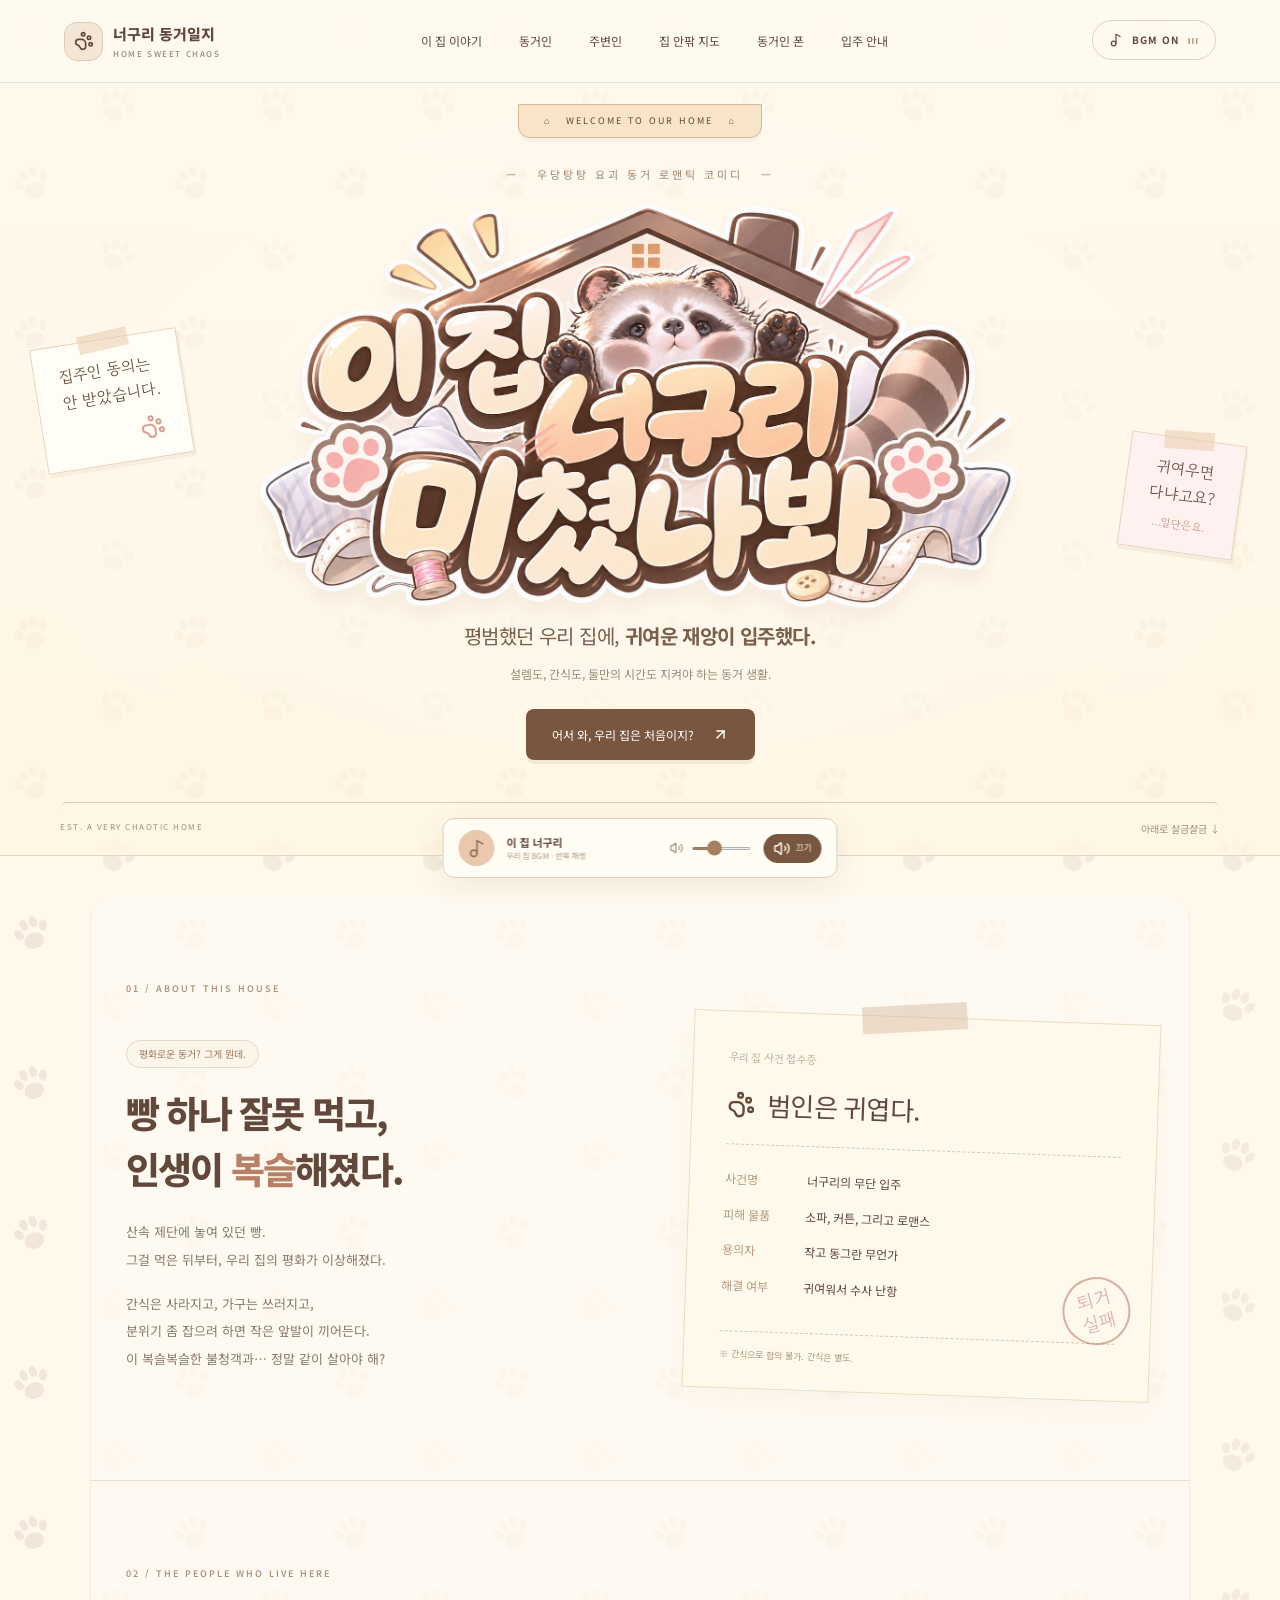
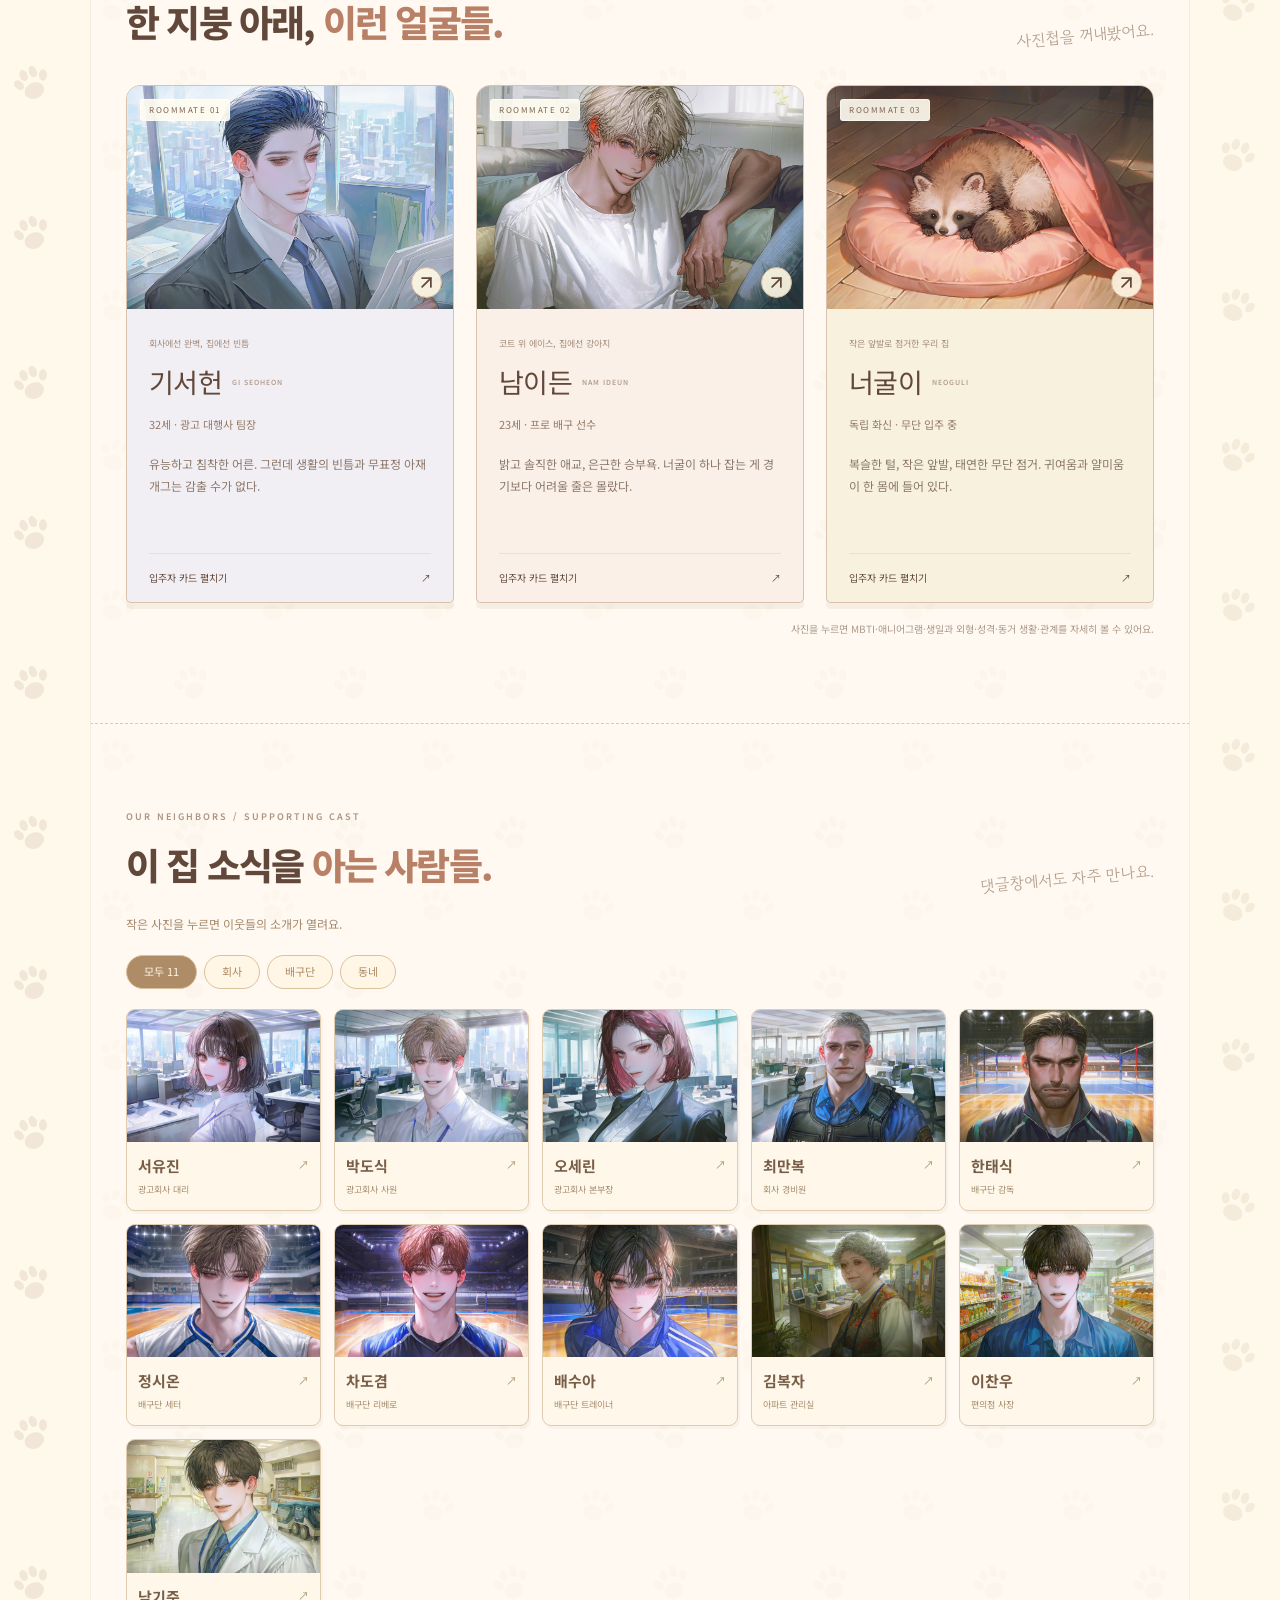
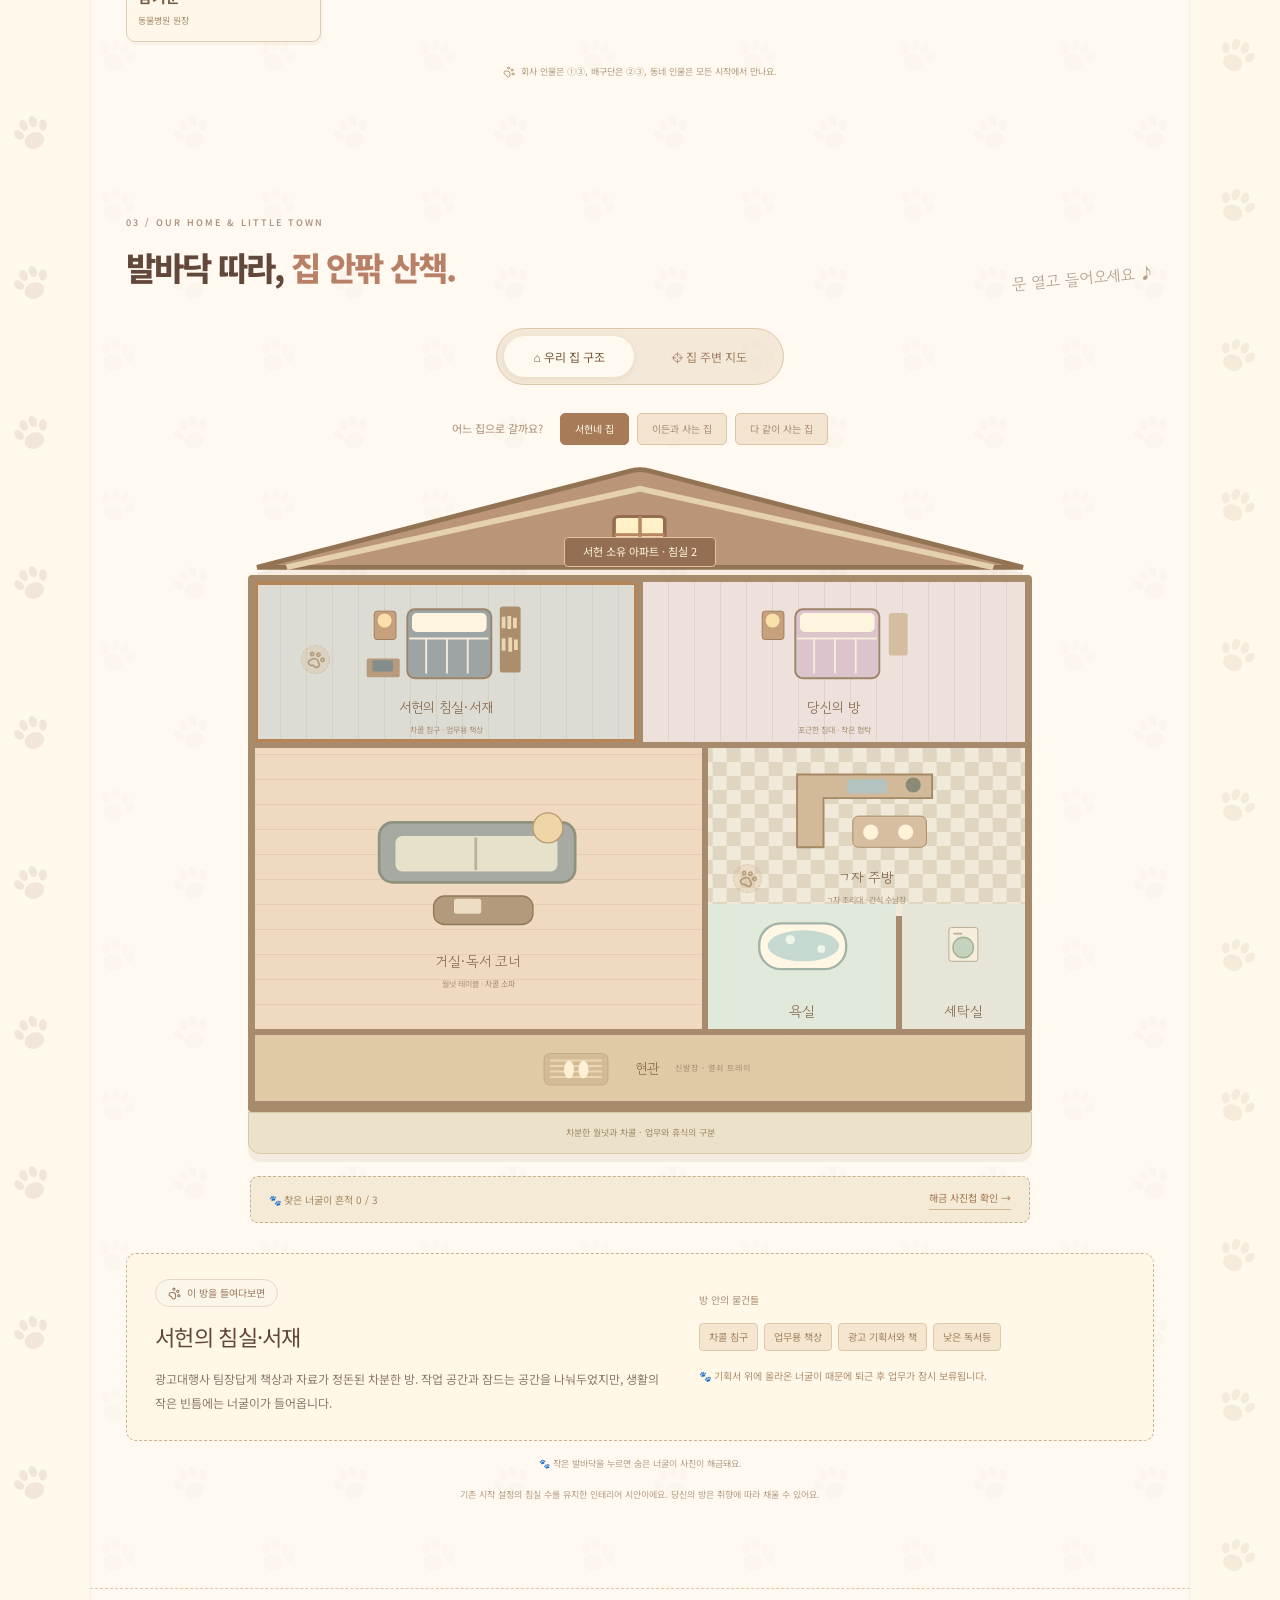
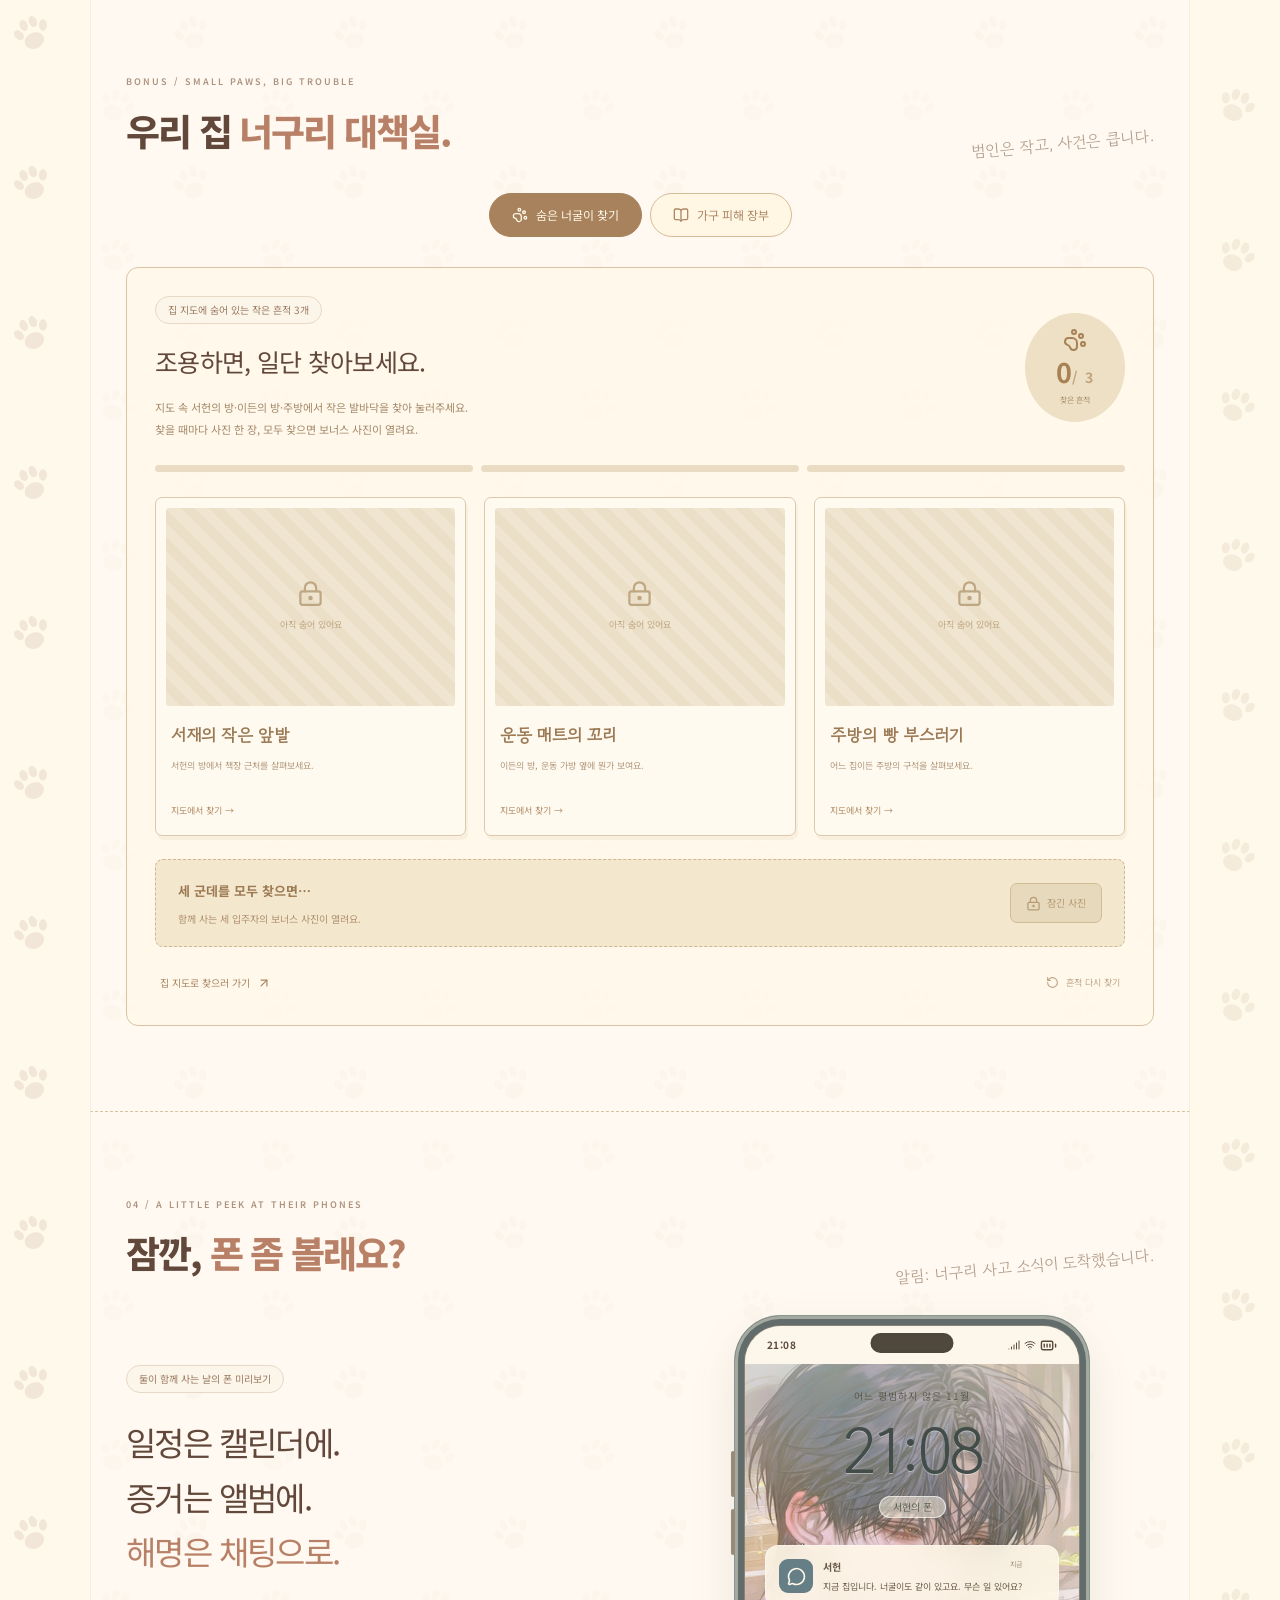
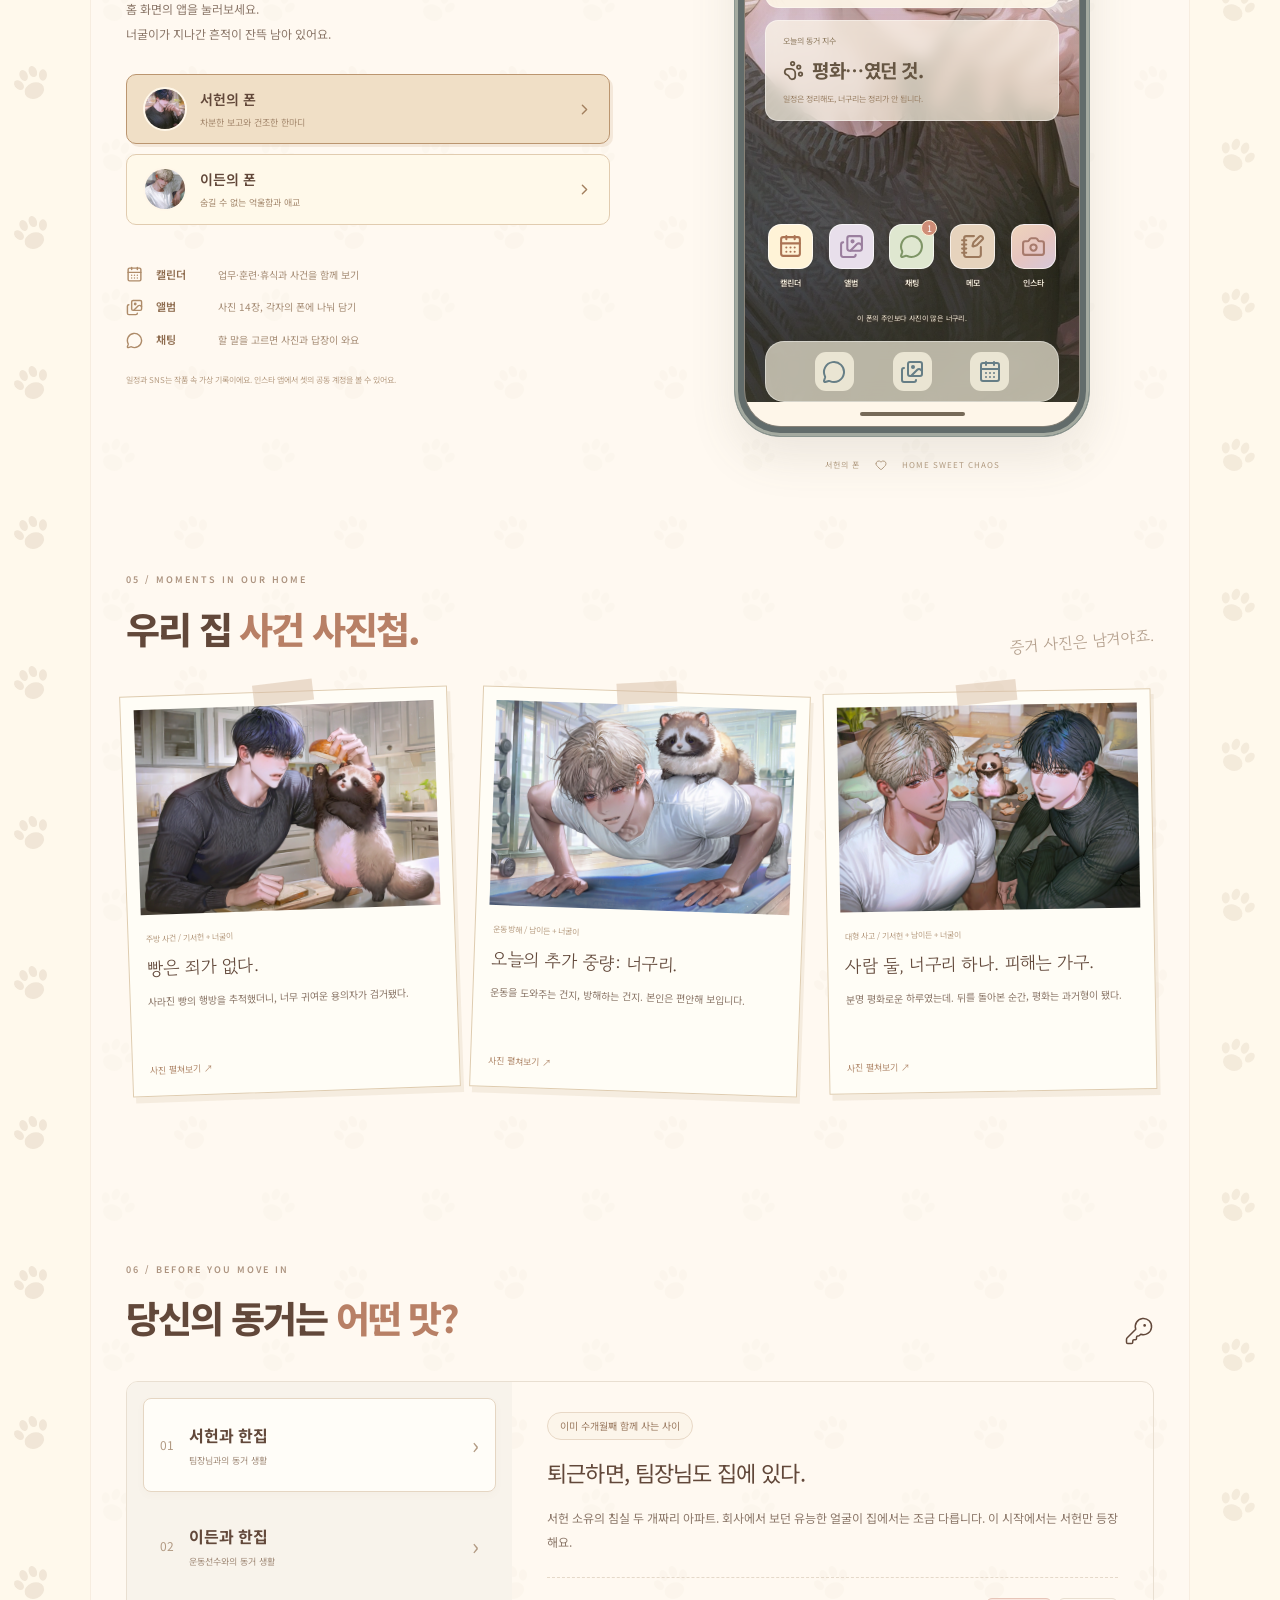
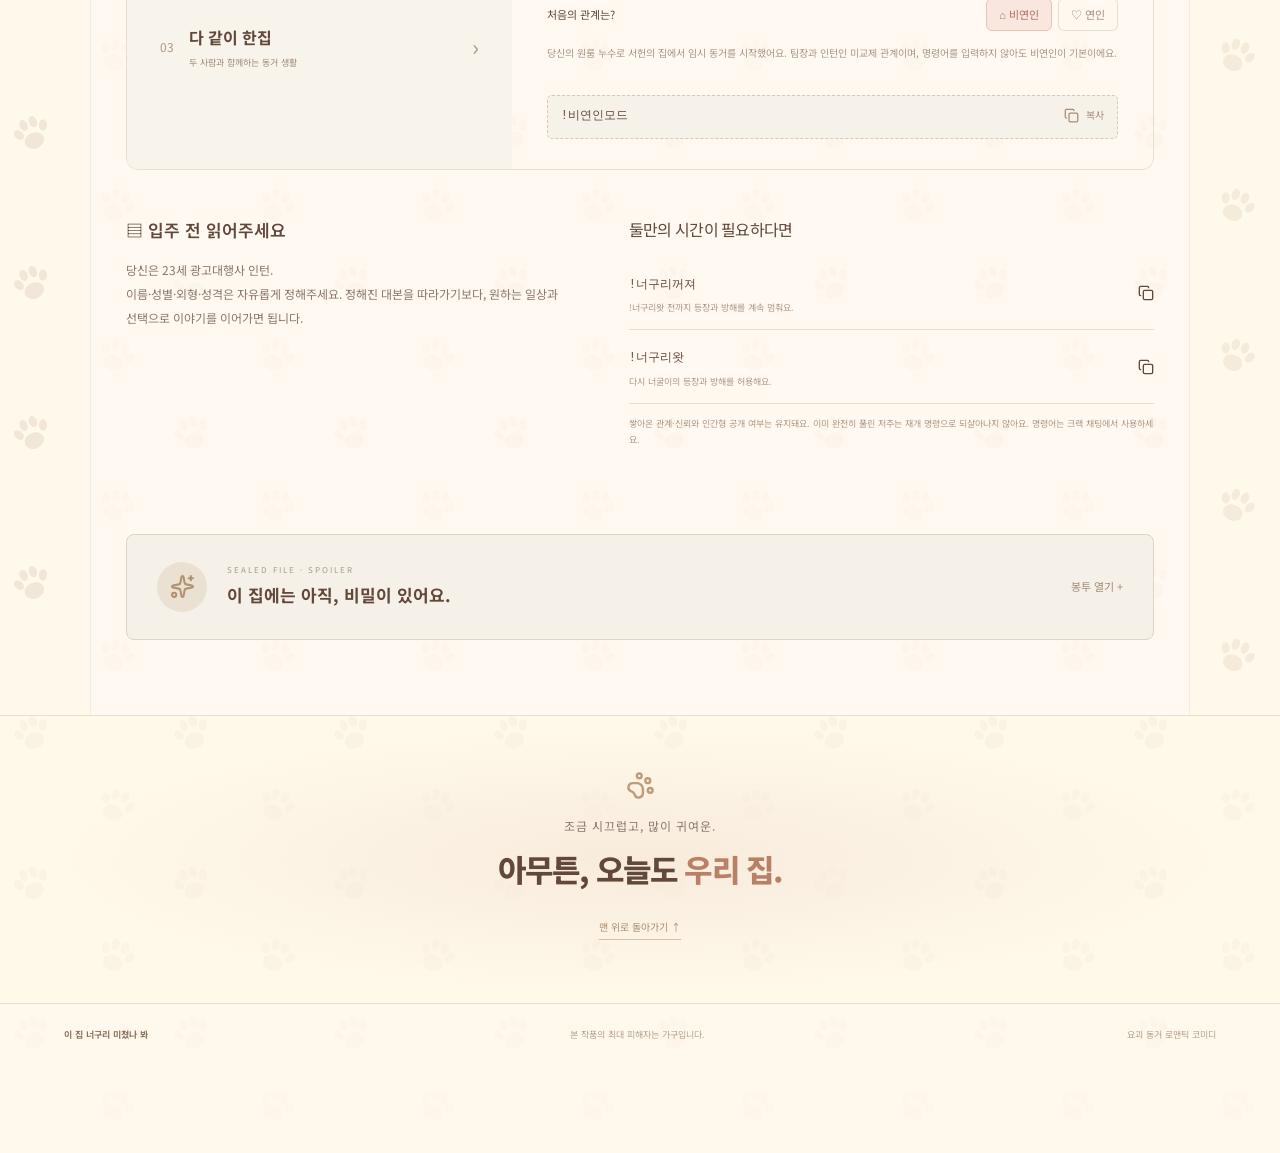
==== commit e64c6b97: "Restore canonical character profiles and relationship details" ====
--- a/index.html
+++ b/index.html
@@ -1,3 +1,3 @@
-<!doctype html><html lang="ko"><head><meta charset="UTF-8"><meta name="viewport" content="width=device-width,initial-scale=1,viewport-fit=cover"><meta name="theme-color" content="#fff9ec"><title>이 집 너구리 미쳤나 봐 | 너구리 동거일지</title><meta name="description" content="평범했던 우리 집에 귀여운 재앙이 입주했다. 우당탕탕 요괴 동거 로맨틱 코미디."><link rel="icon" href="/favicon.svg">  <script type="module" crossorigin src="/static/index-CxNacTU5.js"></script>
+<!doctype html><html lang="ko"><head><meta charset="UTF-8"><meta name="viewport" content="width=device-width,initial-scale=1,viewport-fit=cover"><meta name="theme-color" content="#fff9ec"><title>이 집 너구리 미쳤나 봐 | 너구리 동거일지</title><meta name="description" content="평범했던 우리 집에 귀여운 재앙이 입주했다. 우당탕탕 요괴 동거 로맨틱 코미디."><link rel="icon" href="/favicon.svg">  <script type="module" crossorigin src="/static/index-0a556be13d47.js"></script>
   <link rel="stylesheet" crossorigin href="/static/index-DGvWY7Bh.css">
 </head><body><div id="root"></div></body></html>
--- a/static/index-DGvWY7Bh.css
+++ b/static/index-DGvWY7Bh.css
@@ -1 +1,4 @@
 @import "https://fonts.googleapis.com/css2?family=Gowun+Dodum&family=Noto+Sans+KR:wght@400;500;600;700;800;900&display=swap";.global-music-button{z-index:12;position:absolute;top:20px;right:5%}.header-music-space{flex-shrink:0;width:128px}.house-play{border-top:1px dashed #dfc7a7;padding-top:50px}.play-tabs{justify-content:center;gap:8px;margin-bottom:30px;display:flex}.play-tabs>button{color:#ad8864;background:#fff6e4;border:1px solid #d8bc98;border-radius:23px;align-items:center;gap:8px;padding:10px 22px;font-size:12px;display:flex}.play-tabs>button[aria-pressed=true]{color:#fff8e7;background:#a8825d;border-color:#a8825d}.hunt-panel,.ledger-panel{background:#fff8eacc;border:1px solid #dbc3a1;border-radius:12px;padding:28px}.hunt-heading{justify-content:space-between;align-items:center;gap:25px;display:flex}.hunt-heading h3,.ledger-intro h3{margin:15px 0 12px;font-size:25px}.hunt-heading p,.ledger-intro p{color:#a58a6b;font-size:11px;line-height:2}.hunt-count{color:#a88254;background:#ede0c5;border-radius:50%;flex-direction:column;flex-shrink:0;align-items:center;width:100px;padding:15px;display:flex}.hunt-count>strong{font-size:27px;line-height:1.5}.hunt-count small{letter-spacing:2px;color:#c1a47f;font-size:14px}.hunt-count>span{color:#ab8f6e;font-size:8px}.hunt-progress{gap:8px;margin:25px 0;display:flex}.hunt-progress>span{background:#e9dcc3;border-radius:6px;flex:1;height:7px}.hunt-progress>.done{background:#a9b58b}.hunt-gallery{grid-template-columns:repeat(3,minmax(0,1fr));gap:18px;display:grid}.hunt-card{text-align:left;background:#fffaf0;border:1px solid #dcc8ac;border-radius:7px;padding:10px 10px 16px;box-shadow:2px 4px #ab895c15}.hunt-card>img,.locked-photo{aspect-ratio:19/13;object-fit:contain;background:#e9dfca;border-radius:3px;width:100%;display:block}.locked-photo{color:#bea783;background:repeating-linear-gradient(45deg,#f0e5d0 0 10px,#ebdfc8 10px 20px);flex-direction:column;justify-content:center;align-items:center;gap:10px;display:flex}.locked-photo>span{font-size:9px}.hunt-card>strong{color:#9b7955;margin:14px 5px 7px;font-family:Gowun Dodum;font-size:17px;display:block}.hunt-card>p{color:#b1977b;min-height:34px;margin:0 5px;font-size:9px;line-height:1.9}.hunt-card>span{color:#b08b63;margin:12px 5px 0;font-size:9px;display:block}.hunt-card.unlocked{border-color:#aeb995}.hunt-card.unlocked>span{color:#8d9c6d}.hunt-complete{background:#f3e7ce;border:1px dashed #d0b692;border-radius:8px;justify-content:space-between;align-items:center;gap:15px;margin-top:23px;padding:18px 22px;display:flex}.hunt-complete strong{color:#9c7a53;font-size:13px}.hunt-complete p{color:#b0916e;margin-top:6px;font-size:10px}.hunt-complete>button{color:#b69c77;white-space:nowrap;background:#e7d9bb;border:1px solid #d2bc96;border-radius:7px;align-items:center;gap:6px;padding:10px 15px;font-size:10px;display:flex}.hunt-complete>button:disabled{cursor:default}.hunt-complete.complete{background:#edf0db;border-color:#b1bd94}.hunt-complete.complete>button{color:#fff8e8;background:#9ba97b;border-color:#8e9b6d}.hunt-footer{justify-content:space-between;align-items:center;gap:15px;margin-top:22px;display:flex}.hunt-footer>button{color:#a78561;background:0 0;align-items:center;gap:7px;padding:5px;font-size:10px;display:flex}.hunt-footer>button:last-child{color:#bca487;font-size:9px}.ledger-totals{grid-template-columns:1fr 1fr 1.5fr;gap:13px;margin:25px 0;display:grid}.ledger-totals>div{background:#f5e8cf;border:1px solid #dfc8a8;border-radius:8px;padding:18px 20px}.ledger-totals small{color:#af9472;margin-bottom:5px;font-size:9px;display:block}.ledger-totals strong{color:#9a744b;font-size:25px;display:block}.ledger-totals strong>span{color:#bea17d;margin-left:5px;font-size:12px}.ledger-totals>div:last-child{background:#eee2d3}.ledger-filters{gap:7px;margin:18px 0;display:flex}.ledger-filters button{color:#b19877;background:#fcf2df;border:1px solid #ddc6a4;border-radius:16px;padding:5px 13px;font-size:10px}.ledger-filters button[aria-pressed=true]{color:#fff7e7;background:#b18d67}.ledger-list{gap:12px;display:grid}.damage-record{background:#fffaf0;border:1px solid #decaad;border-radius:8px;overflow:hidden}.damage-record>details{background:0 0;border:0;border-radius:0}.damage-record summary{gap:15px;padding:17px 20px}.damage-no{color:#c3aa87;font-size:11px}.damage-record summary>div{flex:1;min-width:0}.damage-record summary strong{color:#9d7b54;margin:0;font-size:14px}.damage-record summary small{letter-spacing:0;color:#b59b7c;margin-top:4px;font-size:9px}.damage-cost{color:#ab8b63;white-space:nowrap;font-size:12px}.damage-detail{grid-template-columns:190px 1fr;gap:20px;padding:0 20px 20px;display:grid}.damage-detail>button{background:#f5e8cf;border:1px solid #e0caae;border-radius:5px;padding:5px;position:relative}.damage-detail img{object-fit:contain;border-radius:3px;width:100%;max-height:150px;display:block}.damage-detail>button>span{color:#b08b62;margin:5px;font-size:8px;display:block}.damage-detail>div{flex-direction:column;justify-content:center;gap:13px;display:flex}.damage-detail p{color:#aa8c6b;font-size:11px;line-height:1.9}.damage-detail b{color:#96714b;margin-bottom:3px;font-size:10px;display:block}.damage-check{color:#b29772;background:#fbf0dc;border-top:1px dashed #e4d1b5;justify-content:flex-end;align-items:center;gap:7px;width:100%;padding:10px 20px;font-size:9px;display:flex}.damage-check>span{background:#fff9e9;border:1px solid #d3bc98;border-radius:4px;place-items:center;width:16px;height:16px;display:grid}.fixed .damage-check{color:#89976a;background:#edf0df}.fixed .damage-check>span{color:#fff;background:#abb58c;border-color:#9da97f}.ledger-empty{text-align:center;color:#b69c7a;padding:22px;font-size:12px}.add-damage{color:#a58257;background:#f3e3c6;border:1px solid #d8be94;border-radius:7px;margin:23px auto 0;padding:12px 22px;font-size:11px;display:block}.add-damage:disabled{opacity:.55;cursor:default}.personal-room{padding:0}.room-select{background:0 0;flex-direction:column;justify-content:center;align-items:center;gap:3px;width:100%;min-width:0;height:100%;padding:9px;display:flex}.room-select>strong{color:#876b4f;text-align:center;font-family:Gowun Dodum;font-size:14px;font-weight:400}.room-select>small{color:#a68e74;text-align:center;font-size:8px}.personal-room.entry>.room-select{flex-direction:row;gap:15px}.personal-room.entry .room-scene{width:90px;height:55px}.hidden-paw{z-index:2;color:#9977519c;background:#d7bd994d;border:1px dashed #c1a17b55;border-radius:50%;place-items:center;width:29px;height:29px;transition:color .2s,background .2s;display:grid;position:absolute;transform:rotate(-24deg)}.spot-shelf{top:39%;left:12%}.spot-mat{bottom:18%;right:7%}.spot-crumb{bottom:14%;left:8%}.hidden-paw.found{color:#fff5dc;background:#a7b58c;border-color:#879b67;box-shadow:0 0 0 3px #c5cfb15c}.hidden-paw>span{text-align:center;color:#90a078;background:#fcf4dd;border-radius:50%;width:13px;height:13px;font-size:9px;line-height:13px;position:absolute;top:-6px;right:-3px;transform:rotate(24deg)}.comment-picker{border-top:1px dashed #d7c19f;flex-wrap:wrap;gap:5px;margin-top:14px;padding-top:10px;display:flex}.comment-picker>small{color:#b69976;width:100%;margin-bottom:4px;font-size:8px;display:block}.comment-picker>button{color:#a78158;background:#fff6e6;border:1px solid #d8bd97;border-radius:15px;padding:5px 8px;font-size:8px}.comment-picker>button[aria-pressed=true]{color:#fff6e5;background:#bc9870}.comment-picker>button:disabled{opacity:.55}.comment-replies{margin-top:10px}.comment-replies>small{color:#b29b7f;font-size:8px}.comment-replies .your-comment{background:#eee0c8;border-radius:5px;padding:7px 9px;font-size:9px}.comment-replies .character-comment{border-left:2px solid #d8be96;margin-top:9px;margin-left:10px;padding-left:9px;font-size:9px;line-height:2}.comment-replies b{min-width:26px;display:inline-block}@media (width<=850px){.global-music-button{top:17px;right:25px}.header-music-space{width:118px}.hunt-panel,.ledger-panel{padding:23px}.hunt-heading h3,.ledger-intro h3{font-size:22px}.hunt-card>strong{font-size:15px}.hunt-gallery{gap:12px}.ledger-totals>div{padding:15px}.ledger-totals strong{font-size:21px}.room-select>strong{font-size:12px}}@media (width<=600px){.global-music-button{top:17px;right:18px}.header-music-space{width:95px}.house-play{padding-top:39px}.house-play h2{font-size:25px}.play-tabs{gap:7px;margin-bottom:22px}.play-tabs button{gap:5px;padding:9px 13px;font-size:10px}.play-tabs svg{width:13px}.hunt-panel,.ledger-panel{padding:18px 14px}.hunt-heading{gap:13px}.hunt-heading>.hunt-count{width:65px;padding:10px}.hunt-count strong{font-size:21px}.hunt-count small{font-size:10px}.hunt-count>span{font-size:6px}.hunt-count svg{width:20px;height:20px}.hunt-heading h3,.ledger-intro h3{margin:12px 0 10px;font-size:19px}.hunt-heading p,.ledger-intro p{font-size:10px;line-height:2}.hunt-heading .pill{padding:3px 7px;font-size:7px}.hunt-heading br{display:none}.hunt-gallery{grid-template-columns:1fr;gap:16px}.hunt-card{grid-template-columns:100px 1fr;align-items:center;gap:0 13px;padding:10px;display:grid}.hunt-card>img,.hunt-card>.locked-photo{aspect-ratio:1;object-fit:cover;grid-area:1/1/4;height:100px}.locked-photo svg{width:23px}.locked-photo>span{font-size:7px}.hunt-card>strong{grid-column:2;align-self:end;margin:0 0 5px;font-size:15px}.hunt-card>p{grid-column:2;min-height:0;margin:0;font-size:8px}.hunt-card>span{grid-column:2;align-self:start;margin:5px 0 0;font-size:8px}.hunt-progress{margin:20px 0}.hunt-complete{flex-wrap:wrap;gap:10px;padding:15px 13px}.hunt-complete strong{font-size:12px}.hunt-complete p{font-size:9px}.hunt-complete button{padding:8px 11px;font-size:9px}.hunt-footer{flex-wrap:wrap;gap:8px}.hunt-footer button{font-size:9px}.hunt-footer>button:last-child{font-size:8px}.ledger-totals{grid-template-columns:1fr 1fr;gap:9px;margin:20px 0}.ledger-totals>div{padding:13px 15px}.ledger-totals>div:last-child{grid-column:1/-1;justify-content:space-between;align-items:center;display:flex}.ledger-totals small{margin-bottom:2px;font-size:8px}.ledger-totals strong{font-size:22px}.ledger-totals>div:last-child>strong{font-size:21px}.ledger-filters button{font-size:9px}.damage-record summary{gap:10px;padding:14px 12px}.damage-record summary strong{font-size:12px}.damage-record summary small{font-size:8px}.damage-cost{font-size:10px}.damage-no{font-size:9px}.damage-detail{grid-template-columns:1fr;gap:13px;padding:0 13px 15px}.damage-detail>button{justify-self:center;width:170px}.damage-detail p{font-size:10px}.damage-detail b{font-size:9px}.damage-check{padding:9px 13px;font-size:8px}.add-damage{padding:11px 14px;font-size:10px}.room-select{gap:2px;padding:4px}.room-select>strong{font-size:10px;line-height:1.5}.room-select>small{font-size:6px;line-height:1.6}.personal-room.entry>.room-select{gap:6px}.personal-room.entry .room-scene{width:60px;height:35px}.personal-room.entry .room-select>small{display:none}.hidden-paw{width:23px;height:23px}.hidden-paw>svg{width:15px;height:15px}.spot-shelf{top:33%;left:3%}.spot-mat{bottom:23%;right:3%}.spot-crumb{bottom:17%;left:4%}}.hunt-map-status{color:#a48660;background:#f4ead5;border:1px dashed #c6b08d;border-radius:8px;justify-content:space-between;align-items:center;gap:13px;max-width:780px;margin:22px auto 0;padding:12px 18px;font-size:10px;display:flex}.hunt-map-status>a{color:#a37851;white-space:nowrap;border-bottom:1px solid #d3b58f;padding-bottom:2px;font-size:10px}@media (width<=600px){.hunt-map-status{margin-top:19px;padding:11px 12px;font-size:8px}.hunt-map-status>a{font-size:8px}}.personal-house{filter:drop-shadow(0 8px #ad906920);max-width:830px;margin:auto}.personal-house .house-roof{height:115px;margin:0 -9px}.personal-floor{background:#a88a6c;border:7px solid #a88a6c;border-radius:4px;grid-template-rows:160px 150px 125px 70px;grid-template-columns:repeat(12,minmax(0,1fr));gap:6px;margin:0 23px;display:grid}.personal-floor.seo{grid-template-areas:"master master master master master master guest guest guest guest guest guest""living living living living living living living kitchen kitchen kitchen kitchen kitchen""living living living living living living living bath bath bath laundry laundry""entry entry entry entry entry entry entry entry entry entry entry entry"}.personal-floor.ide{grid-template-rows:150px 150px 145px 70px;grid-template-areas:"master master master master master guest guest guest guest guest guest guest""master master master master master living living living living living living living""kitchen kitchen kitchen kitchen kitchen kitchen bath bath bath laundry laundry laundry""entry entry entry entry entry entry entry entry entry entry entry entry"}.personal-floor.both{grid-template-areas:"seo seo seo seo ide ide ide ide guest guest guest guest""living living living living living living living kitchen kitchen kitchen kitchen kitchen""living living living living living living living bath bath bath laundry laundry""entry entry entry entry entry entry entry entry entry entry entry entry"}.personal-room{background:repeating-linear-gradient(90deg,#eadfcd 0 25px,#dfcfb9 25px 26px);flex-direction:column;justify-content:center;align-items:center;gap:3px;min-width:0;padding:9px;transition:box-shadow .2s;display:flex;position:relative}.personal-room.selected{background-color:#ead6b9;box-shadow:inset 0 0 0 3px #b78456}.personal-room>strong{color:#876b4f;font-family:Gowun Dodum;font-size:14px;font-weight:400}.personal-room>small{color:#a68e74;text-align:center;font-size:8px}.room-scene{width:170px;max-width:92%;height:105px;display:block}.personal-room.seo{background:repeating-linear-gradient(90deg,#dddcd4 0 25px,#d3d0c4 25px 26px)}.personal-room.ide{background:repeating-linear-gradient(90deg,#e7e9d9 0 25px,#dbe0ca 25px 26px)}.personal-room.guest{background:repeating-linear-gradient(90deg,#eee1dc 0 25px,#e3d2c8 25px 26px)}.personal-room.gym{background:#dfe5ce}.personal-room.gym .room-scene{width:220px;height:120px}.personal-room.living .room-scene{width:245px;height:160px}.personal-room.kitchen{background:repeating-conic-gradient(#f1e9d9 0% 25%,#dfd5c0 0% 50%) 50%/28px 28px}.personal-room.bath{background:#e1e9db}.personal-room.laundry{background:#e7e5d8}.personal-room.bath>.room-scene,.personal-room.laundry>.room-scene{max-width:100%;height:74px}.personal-room.entry{background:#e0c9a5;flex-direction:row;gap:15px}.personal-room.entry>.room-scene{width:90px;height:55px}.personal-home-caption{text-align:center;color:#a18967;background:#ebe2c9;border:1px solid #d6c8a5;border-radius:0 0 12px 12px;margin:0 23px;padding:12px 8px;font-size:9px}.personal-house.ide .personal-home-caption{background:#e3e8cc}.room-record{background:#fff8e9;border:1px dashed #cbb28e;border-radius:10px;grid-template-columns:1.2fr 1fr;gap:32px;margin-top:30px;padding:25px 28px;display:grid}.room-record .pill{align-items:center;gap:6px;display:inline-flex}.room-record h3{margin:10px 0;font-size:22px}.room-record p{font-size:12px;line-height:2}.room-inventory{padding:7px 0}.room-inventory>span{color:#ac8e70;font-size:10px}.room-inventory>div{flex-wrap:wrap;gap:6px;margin:11px 0 15px;display:flex}.room-inventory>div>span{color:#a08361;background:#f4e6cf;border:1px solid #e0c8a9;border-radius:4px;padding:4px 9px;font-size:10px}.room-inventory p{color:#b18e69;font-size:10px}.town-area-list{flex-wrap:wrap;justify-content:center;gap:6px;margin:23px 0 0;display:flex}.town-area-list button{color:#a38563;background:#fff8e6;border:1px solid #dbc3a4;border-radius:20px;padding:5px 12px;font-size:10px}.town-area-list button[aria-pressed=true]{color:#fff8e5;background:#a37c56}.district-detail{grid-template-columns:1fr 1fr;gap:15px;max-width:850px;margin:20px auto 0;display:grid}.district-detail article{background:#f4e8d5;border:1px solid #e0c9aa;border-radius:9px;padding:20px 24px}.district-detail h4{color:#9f7c58;margin:0 0 9px;font-size:12px}.district-detail p{color:#a48a6c;font-size:11px;line-height:2}@media (width<=600px){.personal-house .house-roof{height:73px;margin:0 -6px}.personal-floor{border-width:4px;grid-template-rows:125px 119px 105px 49px;gap:4px;margin:0 2px}.personal-floor.ide{grid-template-rows:125px 125px 125px 49px}.personal-room{gap:2px;padding:4px}.personal-room>strong{text-align:center;font-size:10px;line-height:1.5}.personal-room>small{font-size:6px;line-height:1.6}.room-scene{width:120px;max-width:98%;height:74px}.personal-room.living .room-scene{width:155px;height:120px}.personal-room.gym .room-scene{width:135px;height:80px}.personal-room.entry{gap:6px}.personal-room.entry>.room-scene{width:60px;height:35px}.personal-room.bath>.room-scene,.personal-room.laundry>.room-scene{height:58px}.personal-room.entry>small{display:none}.personal-home-caption{margin:0 2px;padding:10px 8px;font-size:7px;line-height:1.8}.room-record{grid-template-columns:1fr;gap:15px;margin-top:24px;padding:19px}.room-record h3{font-size:19px}.room-record p{font-size:11px}.room-inventory{border-top:1px dashed #dbc5a6;padding-top:14px}.room-inventory>div>span,.room-inventory p{font-size:9px}.district-detail{grid-template-columns:1fr;gap:10px}.district-detail article{padding:17px 19px}.district-detail p{font-size:10px}.district-detail h4{font-size:11px}.town-area-list{gap:5px;margin-top:18px}.town-area-list button{padding:5px 10px;font-size:9px}}.personal-room.kitchenFlat{background:repeating-conic-gradient(#f1e9d9 0% 25%,#dfd5c0 0% 50%) 50%/28px 28px}.phone-section{border-top:1px dashed #d9c2a4;padding-top:65px}.phone-experience{grid-template-columns:1fr 1fr;align-items:center;gap:60px;display:grid}.phone-intro>h3{letter-spacing:-1.6px;margin:22px 0 17px;font-size:33px;line-height:1.65}.phone-intro>p{font-size:12px;line-height:2.1}.owner-picker{flex-direction:column;gap:10px;margin:28px 0;display:flex}.owner-picker button{text-align:left;background:#fff9ea;border:1px solid #e1ccb0;border-radius:10px;align-items:center;gap:13px;width:100%;padding:12px 16px;transition:background .2s,transform .2s;display:flex}.owner-picker button[aria-pressed=true]{background:#f0dfc6;border-color:#bb9670;box-shadow:3px 3px #bc916529}.owner-picker button:hover{transform:translate(3px)}.owner-picker img{object-fit:cover;object-position:center;border:2px solid #fff7e9;border-radius:50%;width:44px;height:44px}.owner-picker>button>span{flex:1;font-size:14px;font-weight:600}.owner-picker small{color:#a4886d;margin-top:3px;font-size:9px;font-weight:400;display:block}.owner-picker svg{color:#a3805f}.phone-instructions{gap:13px;padding-top:12px;display:grid}.phone-instructions>div{color:#ae8b69;align-items:center;gap:13px;display:flex}.phone-instructions>div>span{color:#a68d76;font-size:10px}.phone-instructions strong{color:#8f6d50;min-width:62px;font-size:11px;font-weight:600;display:inline-block}.phone-footnote{color:#b79d83;margin-top:23px;display:block;font-size:8px!important}.phone-hardware{color:#5c4a3d;background:#8c6d56;border:1px solid #c0a58b;border-radius:46px;justify-self:center;width:356px;padding:9px;position:relative;box-shadow:0 20px 45px #7f583b20,8px 12px #e8dac534,inset 0 0 0 3px #c3ad96}.phone-hardware.slate{--phone-main:#667e86;--phone-soft:#e2e9e8;--phone-bg:#f0f0e9;--bubble-mine:#d3e2df;background:#626c6b;border-color:#8b9690;box-shadow:0 20px 45px #6b695820,inset 0 0 0 3px #a4aaa0}.phone-hardware.apricot{--phone-main:#b9875e;--phone-soft:#f5e2c8;--phone-bg:#fbf0dc;--bubble-mine:#f5d9b3;background:#a6805f}.phone-screen{background:var(--phone-bg);border:1px solid #453b2d99;border-radius:37px;flex-direction:column;width:100%;height:702px;display:flex;position:relative;overflow:hidden}.phone-status{letter-spacing:.4px;z-index:3;background:#fff9eacf;flex-shrink:0;justify-content:space-between;align-items:center;height:38px;padding:0 22px;font-size:10px;font-weight:700;display:flex;position:relative}.phone-status>span:last-child{align-items:center;gap:4px;display:flex}.phone-island{background:#50483d;border-radius:20px;width:83px;height:20px;position:absolute;top:7px;left:50%;transform:translate(-50%);box-shadow:inset 0 0 0 3px #3e3c362e}.phone-side-key{background:#9a8976;border-radius:4px;width:4px;height:46px;position:absolute;top:135px;left:-4px;box-shadow:0 58px #9a8976}.phone-underlabel{color:#b19b81;letter-spacing:1px;white-space:nowrap;justify-content:center;align-items:center;gap:15px;font-size:8px;display:flex;position:absolute;bottom:-36px;left:0;right:0}.phone-home{flex:1;min-height:0;position:relative}.phone-wallpaper,.phone-wallpaper-shade{object-fit:cover;object-position:48% center;width:100%;height:100%;position:absolute;inset:0}.phone-wallpaper-shade{background:linear-gradient(#fffae68c 0%,#fff5df40 30%,#554a3b46 58%,#3e3d3185 100%)}.phone-home-content{z-index:1;flex-direction:column;align-items:center;height:100%;padding:23px 20px 0;display:flex;position:relative}.phone-date{color:#5e5b4e;letter-spacing:1px;font-size:10px}.phone-clock{letter-spacing:-3px;color:#424d49;text-shadow:0 1px #fff6;font-family:Gowun Dodum;font-size:65px;line-height:1.4}.phone-owner{color:#5d6257;background:#fff7e780;border:1px solid #fff9;border-radius:20px;padding:1px 13px;font-size:10px}.phone-notification{text-align:left;-webkit-backdrop-filter:blur(12px);backdrop-filter:blur(12px);color:#6a5b49;background:#fff9e8df;border:1px solid #fff5;border-radius:13px;align-items:center;gap:10px;width:100%;margin-top:27px;padding:12px 13px;display:flex;box-shadow:0 4px 10px #5c514b0a}.notif-icon{background:var(--phone-main);color:#fff9e9;border-radius:9px;flex-shrink:0;place-items:center;width:34px;height:34px;display:grid}.phone-notification>span:last-child{min-width:0}.phone-notification strong{justify-content:space-between;font-size:10px;display:flex}.phone-notification strong small{color:#a08e76;font-size:7px;font-weight:400}.phone-notification strong+span{margin-top:3px;font-size:9px;line-height:1.7;display:block}.phone-widget{-webkit-backdrop-filter:blur(8px);backdrop-filter:blur(8px);background:#fff8e8b3;border:1px solid #fff6;border-radius:13px;flex-direction:column;align-items:flex-start;gap:5px;width:100%;margin-top:12px;padding:13px 17px;display:flex}.phone-widget>small{color:#8f7c61;font-size:8px}.phone-widget strong{color:#665643;letter-spacing:-.5px;align-items:center;gap:8px;font-size:19px;display:flex}.phone-widget>span{color:#9a8065;font-size:8px}.phone-app-grid{grid-template-columns:repeat(4,1fr);gap:15px;width:100%;margin-top:auto;padding-top:25px;display:grid}.phone-app-grid>button{background:0 0;flex-direction:column;align-items:center;gap:7px;display:flex}.app-icon{color:#a07752;background:#fff9e6;border:1px solid #ffffffa6;border-radius:14px;place-items:center;width:51px;height:51px;display:grid;position:relative;box-shadow:0 3px 8px #3c332126}.app-icon.cal{color:#ab7454;background:#fff3d7}.app-icon.photos{color:#9a7e9e;background:#e8dfeb}.app-icon.messages{color:#7e9566;background:#dfe7d0}.app-icon.memo{color:#9c795c;background:#e6d3bd}.app-icon i{color:#fff;background:#cf8d77;border:1px solid #ffefd5;border-radius:50%;place-items:center;width:16px;height:16px;font-size:9px;font-style:normal;display:grid;position:absolute;top:-5px;right:-4px}.phone-app-grid strong{color:#fff9e8;text-shadow:0 1px 3px #4c392e;font-size:9px;font-weight:500}.phone-home-caption{color:#f5ecd9;letter-spacing:.4px;text-shadow:0 1px 3px #4c392e;margin-top:21px;margin-bottom:17px;font-size:7px}.phone-dock{-webkit-backdrop-filter:blur(10px);backdrop-filter:blur(10px);background:#fff9e5a8;border:1px solid #fff6;border-radius:19px;justify-content:space-evenly;align-items:center;width:100%;height:61px;padding:10px;display:flex}.phone-dock button{width:39px;height:39px;color:var(--phone-main);background:#fff9e7b3;border-radius:11px;place-items:center;display:grid}.phone-home-indicator{z-index:4;background:#fff7e9e6;flex-shrink:0;place-items:center;width:100%;height:24px;display:grid;position:relative}.phone-home-indicator>span{background:#766a58;border-radius:10px;width:105px;height:4px;display:block}.phone-app{background:var(--phone-bg);flex-direction:column;flex:1;min-height:0;display:flex}.phone-app-header{color:#736654;background:#fff9eeeb;border-bottom:1px solid #d2c5b260;flex-shrink:0;align-items:center;gap:10px;height:60px;padding:8px 15px;display:flex}.phone-app-header>button{background:0 0;border-radius:50%;place-items:center;padding:7px;display:grid}.phone-app-header>div{flex:1;line-height:1.5}.phone-app-header strong{font-size:12px;display:block}.phone-app-header small{color:#ad9a82;font-size:8px;display:block}.phone-app-header>svg{color:#bb9f80;margin-right:5px}.phone-calendar,.phone-album,.phone-notes{overscroll-behavior:contain;scrollbar-width:thin;scrollbar-color:#c9b79c transparent;flex:1;min-height:0;padding:20px 18px;overflow-y:auto}.calendar-heading>span{color:var(--phone-main);letter-spacing:1px;font-size:8px}.calendar-heading h3{margin:0 0 5px;font-size:26px}.calendar-heading small{color:#b09b82;font-size:8px}.calendar-grid{grid-template-columns:repeat(7,1fr);gap:6px 3px;margin-top:21px;display:grid}.calendar-grid .weekday{text-align:center;color:#ac9880;padding-bottom:8px;font-size:8px}.calendar-grid .weekday:first-child{color:#c19382}.calendar-grid>button{aspect-ratio:1;color:#8a7762;background:0 0;border-radius:50%;flex-direction:column;justify-content:center;align-items:center;gap:1px;font-size:11px;display:flex;position:relative}.calendar-grid button>i{background:0 0;border-radius:50%;width:3px;height:3px;position:absolute;bottom:2px}.calendar-grid button.has-event>i{background:var(--phone-main)}.calendar-grid button.selected{background:var(--phone-main);color:#fff8e6}.calendar-grid button.selected>i{background:#fff4dc}.calendar-event-list{border-top:1px dashed #d2bfa4;margin-top:23px;padding-top:16px}.calendar-day-label{color:#a48c6f;letter-spacing:.2px;margin-bottom:13px;font-size:9px;display:block}.calendar-event{text-align:left;background:#fff9ee;border:1px solid #dfcbb1;border-radius:10px;align-items:center;gap:13px;width:100%;padding:11px;display:flex;box-shadow:0 3px #ae805b10}.calendar-event>img{object-fit:cover;border-radius:7px;width:67px;height:67px}.calendar-event>span{flex:1;min-width:0}.calendar-event small{color:#b19a7d;font-size:8px;display:block}.calendar-event strong{margin:4px 0;font-size:11px;display:block}.calendar-event>span>span{color:var(--phone-main);font-size:8px}.calendar-empty{text-align:center;color:#b29a7c;padding:22px 8px}.calendar-empty svg{opacity:.6;margin:0 auto 12px}.calendar-empty strong{font-size:12px;display:block}.calendar-empty p{color:#ad9476;margin-top:7px;font-size:9px;line-height:2}.album-app-heading h3{font-size:21px}.album-app-heading>span{color:#af9678;margin-top:5px;font-size:8px;display:block}.album-filters{gap:5px;padding:16px 0;display:flex}.album-filters button{color:#ac8f70;background:#fff9e8;border:1px solid #d9c7ac;border-radius:20px;padding:4px 12px;font-size:8px}.album-filters button[aria-pressed=true]{background:var(--phone-main);color:#fff8e6;border-color:var(--phone-main)}.phone-photo-grid{grid-template-columns:repeat(3,1fr);gap:6px;display:grid}.phone-photo-grid button{text-align:left;background:#fff9ec;border:1px solid #e0ceb5;border-radius:5px;min-width:0;padding:3px;overflow:hidden}.phone-photo-grid img{aspect-ratio:1;object-fit:cover;border-radius:3px;width:100%;display:block}.phone-photo-grid button>span{word-break:keep-all;height:25px;margin:4px 2px;font-size:7px;line-height:1.7;display:block;overflow:hidden}.phone-album-note{text-align:center;color:#b29a7e;margin-top:23px;font-size:8px}.app-chat{background:var(--phone-soft)}.phone-chat-history{overscroll-behavior:contain;scrollbar-width:thin;scrollbar-color:#b5c1b9 transparent;flex:1;min-height:0;padding:17px 12px 20px;overflow-y:auto}.chat-date{text-align:center;color:#a5967f;background:#9e927c20;border-radius:15px;width:max-content;margin:0 auto 22px;padding:3px 12px;font-size:7px}.phone-chat-row{align-items:flex-start;gap:7px;margin-bottom:7px;display:flex}.phone-chat-row.mine{justify-content:flex-end;margin-top:15px;margin-bottom:18px;padding-left:30px}.chat-avatar,.chat-avatar-spacer{flex-shrink:0;width:26px;height:26px}.chat-avatar{object-fit:cover;border:1px solid #fff8;border-radius:10px}.chat-bubble-wrap{min-width:0;max-width:calc(100% - 33px)}.mine .chat-bubble-wrap{max-width:100%}.chat-name{color:#978673;margin-bottom:4px;font-size:8px;display:block}.chat-bubble{color:#796653;word-break:keep-all;background:#fffaf1;border-radius:0 11px 11px;padding:10px 12px;font-size:10px;line-height:1.9;box-shadow:0 2px #74654a08}.mine .chat-bubble{background:var(--bubble-mine);border:1px solid #b09a7d15;border-radius:11px 0 11px 11px}.chat-read{text-align:right;color:#a18e74;margin-top:3px;font-size:6px;display:block}.chat-photo{text-align:left;background:#fff8e9;border:1px solid #fff7;border-radius:10px;max-width:220px;padding:4px;overflow:hidden}.chat-photo img{object-fit:contain;border-radius:6px;width:100%;max-height:260px;display:block}.chat-photo small{color:#9c7d5d;padding:5px 7px;font-size:8px;display:block}.chat-typing{background:#fff8ed;border-radius:0 10px 10px;align-items:center;gap:4px;height:35px;padding:0 14px;display:flex}.chat-typing i{background:#b29e83;border-radius:50%;width:4px;height:4px;animation:1s infinite alternate typing}.chat-typing i:nth-child(2){animation-delay:.2s}.chat-typing i:nth-child(3){animation-delay:.4s}@keyframes typing{to{opacity:.25;transform:translateY(-2px)}}.chat-choice-area{background:#fffaf0ed;border-top:1px solid #cbbba28c;flex-shrink:0;padding:12px 12px 14px}.chat-choice-label{color:#ad9477;justify-content:center;align-items:center;gap:7px;margin-bottom:10px;font-size:8px;display:flex}.chat-choices{flex-wrap:wrap;justify-content:center;gap:6px;display:flex}.chat-choices button{color:#9a7656;background:#fff5e2;border:1px solid #ddc7a8;border-radius:20px;padding:7px 9px;font-size:9px;line-height:1.4}.chat-choices button:hover{background:var(--phone-soft);color:var(--phone-main);border-color:var(--phone-main)}.chat-choices button:disabled{opacity:.5;cursor:wait}.note-app-title{text-align:center;color:#b29370;padding-bottom:24px}.note-app-title>svg{margin:5px auto 10px}.note-app-title h3{font-family:Gowun Dodum;font-size:24px}.note-app-title small{color:#b59d7e;font-size:8px}.phone-note{background:repeating-linear-gradient(#0000 0 27px,#cdbb9e42 27px 28px),#fff9e8;border:1px solid #dcc5a6;border-top:4px solid #dbbf96;border-radius:6px;margin-bottom:17px;padding:16px 17px 20px;box-shadow:2px 4px #ac86541a}.phone-note h4{color:#947352;margin:0 0 8px;font-size:12px}.phone-note p{white-space:pre-line;color:#a38a6c;font-family:Gowun Dodum;font-size:11px;line-height:2.4}.phone-reset{text-align:center;padding:42px 30px}.phone-reset>svg{color:#b6916b;margin:0 auto 18px}.phone-reset h3{font-size:20px}.phone-reset p{margin:15px 0 22px;font-size:12px}.phone-reset>button{color:#fff8e8;background:#8c6b4e;border-radius:8px;padding:12px 24px;font-size:12px}.phone-reset>button:disabled{opacity:.5}.album-controls .photo-ask{border-radius:20px;gap:6px;width:auto;padding:5px 15px;font-size:11px;display:flex}.topbar nav{gap:25px}@media (width<=850px){.phone-experience{grid-template-columns:1fr 1.2fr;gap:25px}.phone-intro>h3{font-size:27px}.phone-hardware{width:320px}.phone-screen{height:657px}.phone-home-content{padding:21px 16px 0}.phone-clock{font-size:59px}.phone-app-grid{gap:12px}.app-icon{border-radius:13px;width:46px;height:46px}.phone-app-grid>button>strong{font-size:8px}.phone-notification{margin-top:21px}.phone-widget{padding:11px 14px}.phone-widget strong{font-size:17px}.phone-widget>span{font-size:7px}.owner-picker button{padding:10px}.owner-picker img{width:36px;height:36px}.owner-picker>button>span{font-size:12px}.owner-picker small{font-size:8px}.phone-instructions strong{min-width:0;display:block}.phone-instructions>div>span{font-size:8px}.phone-footnote{font-size:7px!important}.chat-choices button{font-size:8px}.phone-intro>p{font-size:11px}.topbar nav{gap:17px}}@media (width<=600px){.phone-section{padding-top:42px;padding-bottom:65px}.phone-section .section-heading h2{font-size:26px}.phone-experience{flex-direction:column;gap:27px;display:flex}.phone-intro{width:100%}.phone-intro>h3{margin:17px 0 12px;font-size:25px}.phone-intro>h3 br:first-child,.phone-intro>h3 br:nth-child(2){display:none}.phone-intro>h3{letter-spacing:-1px;max-width:290px;line-height:1.8}.phone-intro>p{font-size:11px}.owner-picker{flex-direction:row;gap:8px;margin:19px 0 15px}.owner-picker button{border-radius:9px;align-items:center;gap:7px;min-width:0;padding:10px 9px}.owner-picker button>img{width:32px;height:32px}.owner-picker>button>span{font-size:11px}.owner-picker button small{letter-spacing:-.3px;font-size:7px;line-height:1.6}.owner-picker button>svg{display:none}.phone-instructions{justify-content:space-between;gap:8px;padding-top:8px;display:flex}.phone-instructions>div{flex:1;display:block}.phone-instructions svg{width:15px;height:15px;margin-bottom:7px}.phone-instructions>div>span{word-break:keep-all;font-size:8px;line-height:1.9;display:block}.phone-instructions strong{margin-bottom:3px;font-size:10px}.phone-footnote{margin-top:15px;font-size:7px!important}.phone-hardware{border-radius:37px;align-self:center;width:100%;max-width:356px;margin:0 auto;padding:7px}.phone-screen{border-radius:30px;height:666px}.phone-status{height:33px;padding:0 18px;font-size:9px}.phone-island{width:75px;height:17px;top:6px}.phone-home-content{padding:20px 16px 0}.phone-clock{font-size:60px}.phone-date{font-size:9px}.phone-notification{margin-top:24px;padding:11px 12px}.phone-app-grid{gap:10px}.app-icon{width:47px;height:47px}.phone-widget>span{font-size:7px}.phone-home-caption{margin-top:17px;margin-bottom:14px;font-size:7px}.phone-dock{height:56px}.phone-app-header{height:55px;padding:7px 10px}.phone-app-header>div>strong{font-size:12px}.phone-calendar,.phone-album,.phone-notes{padding:19px 15px}.phone-photo-grid{gap:5px}.phone-photo-grid button>span{font-size:7px}.phone-chat-history{padding:15px 10px}.chat-bubble{padding:10px 11px;font-size:10px;line-height:1.9}.chat-choices button{padding:7px 9px;font-size:9px}.chat-choice-area{padding:11px 9px 13px}.phone-underlabel{gap:10px;font-size:7px;bottom:-33px}.phone-side-key{width:3px;left:-3px}.album-controls{gap:16px}.album-controls .photo-ask{padding:4px 11px;font-size:10px}.phone-reset{padding:40px 22px}.phone-reset h3{font-size:18px}.topbar nav{gap:18px;font-size:9px}}@media (width<=360px){.phone-screen{height:640px}.phone-home-content{padding:17px 12px 0}.phone-clock{font-size:54px}.phone-notification{margin-top:18px;padding:10px}.phone-widget{padding:10px 12px}.phone-widget>strong{font-size:15px}.phone-widget>span{font-size:6px}.app-icon{border-radius:12px;width:42px;height:42px}.app-icon>svg{width:24px}.phone-home-caption{font-size:6px}.chat-choices button{padding:6px 8px;font-size:8px}.topbar nav{gap:13px}.phone-section{padding-inline:14px}.phone-intro>h3{font-size:23px}}@media (prefers-reduced-motion:reduce){.chat-typing i{animation:none}}.chat-bubble{font-size:11px}.chat-choices button{font-size:10px}.chat-choice-label,.chat-name{font-size:9px}.phone-photo-grid button>span{height:29px;font-size:8px}@media (width<=600px){.chat-bubble{font-size:11px}.chat-choices button{font-size:9px}.phone-photo-grid button>span{height:29px;font-size:8px}}.social-app{color:#695a4a;background:#fffaf2;flex-direction:column;flex:1;min-height:0;display:flex;position:relative}.social-top{border-bottom:1px solid #e8dac4;flex-shrink:0;justify-content:space-between;align-items:center;height:39px;padding:8px 17px;display:flex}.social-top>span{letter-spacing:-.8px;font-family:Gowun Dodum;font-size:23px;font-style:italic}.social-top>svg{color:#a58a6d}.social-scroll{overscroll-behavior:contain;scrollbar-width:thin;scrollbar-color:#c7b69b transparent;flex:1;min-height:0;overflow-y:auto}.social-profile{align-items:center;gap:12px;padding:18px 15px 10px;display:flex}.social-avatar{background:linear-gradient(135deg,#c2a17d,#e2b19c,#ceb4b8);border-radius:50%;flex-shrink:0;width:57px;height:57px;padding:3px}.social-avatar img{object-fit:cover;border:2px solid #fff7e8;border-radius:50%;width:100%;height:100%}.social-profile>div:last-child{min-width:0;line-height:1.6}.social-profile strong{letter-spacing:-.3px;font-size:12px;display:block}.social-profile span{color:#9d8265;font-size:8px;display:block}.social-profile small{color:#baa389;margin-top:3px;font-size:6px;display:block}.social-bio{padding:0 17px 14px}.social-bio>strong{font-size:10px}.social-bio p{color:#a38b70;margin-top:5px;font-size:9px;line-height:1.8}.social-stat{border-block:1px solid #e6d6be;justify-content:space-around;margin:0 15px 15px;padding:10px 0;display:flex}.social-stat>span{text-align:center;color:#b29778;font-size:7px}.social-stat strong{color:#8d7357;font-size:14px;font-weight:600;line-height:1.5;display:block}.social-highlights{scrollbar-width:none;gap:12px;padding:0 15px 15px;display:flex;overflow-x:auto}.social-highlights>button{background:0 0;flex-direction:column;flex-shrink:0;align-items:center;gap:6px;display:flex}.social-highlights>button>span{background:#f3e4cf;border:1px solid #d7bfa2;border-radius:50%;width:44px;height:44px;padding:3px}.social-highlights img{object-fit:cover;border:1px solid #fff9eb;border-radius:50%;width:100%;height:100%}.social-highlights strong{color:#a18566;font-size:8px;font-weight:400}.social-tabs{z-index:2;background:#fcf4e7;border-block:1px solid #e3d1b7;display:flex;position:sticky;top:0}.social-tabs>button{color:#b29a7b;background:0 0;border-bottom:2px solid #0000;flex:1;justify-content:center;align-items:center;gap:6px;padding:9px 4px;font-size:9px;display:flex}.social-tabs>button[aria-pressed=true]{color:#8e6c4b;border-bottom-color:#a37e57}.social-post{border-bottom:1px solid #e7d8c3;padding-bottom:15px}.social-post-header{align-items:center;gap:8px;padding:11px 13px;display:flex}.social-post-header>img{object-fit:cover;border:1px solid #e3cbb0;border-radius:50%;width:27px;height:27px}.social-post-header>span{flex:1;min-width:0}.social-post-header strong{color:#8c7055;font-size:9px;display:block}.social-post-header small{color:#af9578;font-size:7px;display:block}.social-post-header>svg{color:#c2a17e}.social-post-image{background:#eee3cf;width:100%;padding:0;display:block}.social-post-image img{object-fit:contain;width:100%;max-height:360px;display:block}.social-actions{color:#a28567;align-items:center;gap:13px;padding:10px 14px 5px;display:flex}.social-actions>button{background:0 0;place-items:center;padding:2px;display:grid}.social-actions>button:last-child{margin-left:auto}.social-post-text{padding:0 15px}.social-post-text>strong{color:#9e7f60;font-size:8px;display:block}.social-post-text p{color:#9d8266;margin-top:6px;font-size:10px;line-height:1.9}.social-post-text b{color:#967454;margin-right:4px;font-size:9px}.social-post-text>span{color:#b28a68;margin-top:7px;font-size:8px;display:block}.social-post-text>button{color:#b6a18a;background:0 0;padding:6px 0 0;font-size:8px}.social-comments{background:#f7ecdb;border-radius:6px;margin-top:7px;padding:8px 10px}.social-comments p{margin-top:4px;font-size:9px}.social-grid{grid-template-columns:repeat(3,1fr);gap:3px;padding:3px;display:grid}.social-grid button{background:#ece0cc;padding:0}.social-grid img{aspect-ratio:1;object-fit:cover;width:100%;display:block}.social-empty{text-align:center;padding:38px 10px}.social-empty>svg{color:#bda17d;margin:auto}.social-empty p{margin-top:13px;font-size:10px;line-height:2}.social-story{z-index:10;color:#fff6e7;background:#625345;flex-direction:column;display:flex;position:absolute;inset:0;overflow:hidden}.story-bars{gap:4px;padding:10px 11px 0;display:flex}.story-bars>span{background:#b9a88d66;border-radius:4px;flex:1;height:3px}.story-bars>.viewed{background:#ffe8bc}.story-header{flex-shrink:0;align-items:center;gap:8px;padding:13px 12px;display:flex}.story-header>img{object-fit:cover;border:1px solid #fff3d48a;border-radius:50%;width:28px;height:28px}.story-header>span{flex:1;font-size:9px}.story-header small{color:#d2bda3;margin-top:2px;font-size:7px;display:block}.story-header>button{color:#ffe9cc;background:0 0;padding:4px}.story-picture{background:#4e463c;flex:1;place-items:center;min-height:0;display:grid}.story-picture img{object-fit:contain;width:100%;height:100%;min-height:0;max-height:340px}.story-caption{flex-shrink:0;padding:17px 17px 8px}.story-caption strong{color:#ffe5ba;font-family:Gowun Dodum;font-size:17px;display:block}.story-caption p{color:#e0c8a7;margin-top:7px;font-size:10px;line-height:2}.story-caption>span{color:#bba586;margin-top:6px;font-size:8px;display:block}.story-buttons{flex-shrink:0;justify-content:space-between;align-items:center;padding:10px 17px 17px;display:flex}.story-buttons>button{color:#e4caa2;background:#b49a742e;border:1px solid #bba17b4a;border-radius:50%;place-items:center;width:32px;height:32px;display:grid}.story-buttons>span{color:#cbb08b;font-size:8px}.app-icon.social{color:#a77a6c;background:linear-gradient(145deg,#eed4bb,#e7c5bf,#d6c7d8)}.phone-app-grid{grid-template-columns:repeat(5,minmax(0,1fr));gap:9px}.phone-app-grid .app-icon{border-radius:13px;width:45px;height:45px}.phone-app-grid .app-icon>svg{width:25px}.phone-app-grid>button>strong{font-size:8px}.calendar-grid button.has-plan>i{background:#b8baa6}.calendar-grid button.has-event>i{background:#c38d70;width:4px;height:4px}.calendar-key{color:#a6aa95;justify-content:center;gap:14px;margin-top:12px;font-size:7px;display:flex}.calendar-key>span:last-child{color:#c18c6f}.career-agenda{gap:8px;display:grid}.career-plan{background:#fffaee;border:1px solid #dfd0b8;border-radius:7px}.career-plan summary{cursor:pointer;align-items:flex-start;gap:9px;padding:11px 9px}.career-plan summary>time{color:var(--phone-main);min-width:31px;padding-top:1px;font-size:8px}.career-plan summary>span{flex:1;min-width:0}.career-plan summary strong{color:#947b60;margin:0;font-size:10px;font-weight:500;line-height:1.7;display:block}.career-plan summary small{letter-spacing:0;color:#b39c7e;margin-top:3px;font-size:7px}.career-plan summary em{color:#ae906e;white-space:nowrap;background:#f4e7d1;border:1px solid #e3d1b4;border-radius:4px;margin-top:2px;padding:1px 4px;font-size:7px}.career-plan>p{color:#a68e71;padding:0 13px 13px;font-size:9px;line-height:2}.calendar-event-list .incident-label{color:#bb8b6a;margin-top:20px}.calendar-event-list .calendar-event{margin-bottom:8px}.phone-note>small{letter-spacing:.6px;color:#b39571;margin-bottom:9px;font-size:7px;display:block}.phone-note h4{font-size:13px}.phone-note p{font-size:11px}@media (width<=600px){.phone-app-grid{gap:6px}.phone-app-grid .app-icon{border-radius:12px;width:43px;height:43px}.phone-app-grid>button>strong{font-size:8px}.social-post-text p{font-size:10px}.social-post-text>button{font-size:9px}.social-highlights{gap:10px}.social-profile{padding:15px 12px 10px}.social-profile strong{font-size:11px}.social-profile span{font-size:7px}.career-plan summary{gap:7px;padding:10px 8px}.career-plan summary strong{font-size:10px}.career-plan summary small{font-size:7px}.career-plan>p{font-size:9px}.phone-note h4{font-size:12px}}@media (width<=360px){.phone-app-grid .app-icon{border-radius:10px;width:38px;height:38px}.phone-app-grid .app-icon>svg{width:22px}.phone-app-grid{gap:4px}.social-profile strong{font-size:10px}.social-avatar{width:48px;height:48px}.social-profile>div:last-child>span{font-size:6px}}.neighbors{border-top:1px dashed #dfc8a8;padding-top:45px}.neighbor-intro{color:#a78a6c;margin-top:-14px;margin-bottom:20px;font-size:12px;line-height:1.8}.neighbor-tabs{gap:7px;margin-bottom:20px;display:flex}.neighbor-tabs>button{color:#ad8b64;background:#fff6e5;border:1px solid #dcc19b;border-radius:20px;padding:6px 17px;font-size:11px}.neighbor-tabs>button[aria-pressed=true]{color:#fff7e5;background:#ae8c67}.neighbor-grid{grid-template-columns:repeat(5,minmax(0,1fr));gap:13px;display:grid}.neighbor-mini{text-align:left;cursor:pointer;background:#fff8ea;border:1px solid #dfccb1;border-radius:9px;padding:0;transition:transform .18s,box-shadow .18s;overflow:hidden;box-shadow:2px 3px #b28b5d10}.neighbor-mini:hover{transform:translateY(-3px);box-shadow:2px 6px #b28b5d19}.neighbor-mini:focus-visible{outline-offset:3px;outline:3px solid #947050}.neighbor-mini>img{aspect-ratio:1216/832;object-fit:contain;width:100%;height:auto;display:block}.neighbor-mini-info{padding:10px 11px 12px;display:block}.neighbor-mini-info strong{color:#785e47;justify-content:space-between;align-items:center;font-size:15px;display:flex}.neighbor-mini-info small{color:#b19371;font-size:11px;font-weight:400}.neighbor-mini-info>span{color:#a68b6c;margin-top:3px;font-size:9px;display:block}.neighbor-footnote{color:#b29a7b;justify-content:center;align-items:center;gap:6px;margin-top:22px;font-size:9px;display:flex}.neighbor-detail{text-align:left;color:#846b52;padding:12px 20px 20px}.neighbor-detail h3{margin:0 0 10px;font-size:24px}.neighbor-detail h3 small{margin-left:12px;font-size:12px;font-weight:400}.neighbor-detail p{margin:9px 0;font-size:13px;line-height:1.9}.neighbor-detail .neighbor-look{color:#a78e72;font-size:11px}.neighbor-traits{flex-wrap:wrap;gap:6px;margin:10px 0;display:flex}.neighbor-traits>span{color:#ac8b65;background:#fff8e6;border:1px solid #dfcbb0;border-radius:5px;padding:3px 8px;font-size:10px}@media (width<=850px){.neighbor-grid{grid-template-columns:repeat(4,minmax(0,1fr));gap:10px}}@media (width<=600px){.neighbors{padding-top:35px}.neighbor-grid{grid-template-columns:repeat(3,minmax(0,1fr));gap:8px}.neighbor-intro{margin-top:-8px;font-size:10px}.neighbor-tabs>button{padding:5px 12px;font-size:10px}.neighbor-mini-info{padding:8px}.neighbor-mini-info strong{font-size:13px}.neighbor-mini-info>span{font-size:8px}.neighbor-footnote{align-items:flex-start;font-size:8px;line-height:1.8}.neighbor-detail{padding:10px}.neighbor-detail h3{font-size:22px}.neighbor-detail h3 small{margin:5px 0 0;font-size:11px;display:block}.neighbor-detail p{font-size:12px}}@layer properties{@supports (((-webkit-hyphens:none)) and (not (margin-trim:inline))) or ((-moz-orient:inline) and (not (color:rgb(from red r g b)))){*,:before,:after,::backdrop{--tw-rotate-x:initial;--tw-rotate-y:initial;--tw-rotate-z:initial;--tw-skew-x:initial;--tw-skew-y:initial;--tw-blur:initial;--tw-brightness:initial;--tw-contrast:initial;--tw-grayscale:initial;--tw-hue-rotate:initial;--tw-invert:initial;--tw-opacity:initial;--tw-saturate:initial;--tw-sepia:initial;--tw-drop-shadow:initial;--tw-drop-shadow-color:initial;--tw-drop-shadow-alpha:100%;--tw-drop-shadow-size:initial}}}@layer theme{:root,:host{--font-sans:ui-sans-serif, system-ui, sans-serif, "Apple Color Emoji", "Segoe UI Emoji", "Segoe UI Symbol", "Noto Color Emoji";--font-mono:ui-monospace, SFMono-Regular, Menlo, Monaco, Consolas, "Liberation Mono", "Courier New", monospace;--spacing:.25rem;--default-font-family:var(--font-sans);--default-mono-font-family:var(--font-mono)}}@layer base{*,:after,:before,::backdrop{box-sizing:border-box;border:0 solid;margin:0;padding:0}::file-selector-button{box-sizing:border-box;border:0 solid;margin:0;padding:0}html,:host{-webkit-text-size-adjust:100%;tab-size:4;line-height:1.5;font-family:var(--default-font-family,ui-sans-serif, system-ui, sans-serif, "Apple Color Emoji", "Segoe UI Emoji", "Segoe UI Symbol", "Noto Color Emoji");font-feature-settings:var(--default-font-feature-settings,normal);font-variation-settings:var(--default-font-variation-settings,normal);-webkit-tap-highlight-color:transparent}hr{height:0;color:inherit;border-top-width:1px}abbr:where([title]){-webkit-text-decoration:underline dotted;text-decoration:underline dotted}h1,h2,h3,h4,h5,h6{font-size:inherit;font-weight:inherit}a{color:inherit;-webkit-text-decoration:inherit;-webkit-text-decoration:inherit;-webkit-text-decoration:inherit;-webkit-text-decoration:inherit;text-decoration:inherit}b,strong{font-weight:bolder}code,kbd,samp,pre{font-family:var(--default-mono-font-family,ui-monospace, SFMono-Regular, Menlo, Monaco, Consolas, "Liberation Mono", "Courier New", monospace);font-feature-settings:var(--default-mono-font-feature-settings,normal);font-variation-settings:var(--default-mono-font-variation-settings,normal);font-size:1em}small{font-size:80%}sub,sup{vertical-align:baseline;font-size:75%;line-height:0;position:relative}sub{bottom:-.25em}sup{top:-.5em}table{text-indent:0;border-color:inherit;border-collapse:collapse}:-moz-focusring{outline:auto}progress{vertical-align:baseline}summary{display:list-item}ol,ul,menu{list-style:none}img,svg,video,canvas,audio,iframe,embed,object{vertical-align:middle;display:block}img,video{max-width:100%;height:auto}button,input,select,optgroup,textarea{font:inherit;font-feature-settings:inherit;font-variation-settings:inherit;letter-spacing:inherit;color:inherit;opacity:1;background-color:#0000;border-radius:0}::file-selector-button{font:inherit;font-feature-settings:inherit;font-variation-settings:inherit;letter-spacing:inherit;color:inherit;opacity:1;background-color:#0000;border-radius:0}:where(select:is([multiple],[size])) optgroup{font-weight:bolder}:where(select:is([multiple],[size])) optgroup option{padding-inline-start:20px}::file-selector-button{margin-inline-end:4px}::placeholder{opacity:1}@supports (not ((-webkit-appearance:-apple-pay-button))) or (contain-intrinsic-size:1px){::placeholder{color:currentColor}@supports (color:color-mix(in lab, red, red)){::placeholder{color:color-mix(in oklab, currentcolor 50%, transparent)}}}textarea{resize:vertical}::-webkit-search-decoration{-webkit-appearance:none}::-webkit-date-and-time-value{min-height:1lh;text-align:inherit}::-webkit-datetime-edit{display:inline-flex}::-webkit-datetime-edit-fields-wrapper{padding:0}::-webkit-datetime-edit{padding-block:0}::-webkit-datetime-edit-year-field{padding-block:0}::-webkit-datetime-edit-month-field{padding-block:0}::-webkit-datetime-edit-day-field{padding-block:0}::-webkit-datetime-edit-hour-field{padding-block:0}::-webkit-datetime-edit-minute-field{padding-block:0}::-webkit-datetime-edit-second-field{padding-block:0}::-webkit-datetime-edit-millisecond-field{padding-block:0}::-webkit-datetime-edit-meridiem-field{padding-block:0}::-webkit-calendar-picker-indicator{line-height:1}:-moz-ui-invalid{box-shadow:none}button,input:where([type=button],[type=reset],[type=submit]){appearance:button}::file-selector-button{appearance:button}::-webkit-inner-spin-button{height:auto}::-webkit-outer-spin-button{height:auto}[hidden]:where(:not([hidden=until-found])){display:none!important}}@layer components;@layer utilities{.visible{visibility:visible}.sr-only{clip-path:inset(50%);white-space:nowrap;border-width:0;width:1px;height:1px;margin:-1px;padding:0;position:absolute;overflow:hidden}.fixed{position:fixed}.static{position:static}.start{inset-inline-start:var(--spacing)}.end{inset-inline-end:var(--spacing)}.flex{display:flex}.hidden{display:none}.h-1{height:calc(var(--spacing) * 1)}.h-9{height:calc(var(--spacing) * 9)}.transform{transform:var(--tw-rotate-x,) var(--tw-rotate-y,) var(--tw-rotate-z,) var(--tw-skew-x,) var(--tw-skew-y,)}.resize{resize:both}.rounded{border-radius:.25rem}.blur{--tw-blur:blur(8px);filter:var(--tw-blur,) var(--tw-brightness,) var(--tw-contrast,) var(--tw-grayscale,) var(--tw-hue-rotate,) var(--tw-invert,) var(--tw-saturate,) var(--tw-sepia,) var(--tw-drop-shadow,)}.filter{filter:var(--tw-blur,) var(--tw-brightness,) var(--tw-contrast,) var(--tw-grayscale,) var(--tw-hue-rotate,) var(--tw-invert,) var(--tw-saturate,) var(--tw-sepia,) var(--tw-drop-shadow,)}}:root{--ink:#62483a;--paper:#fffcf6;--line:#e9dfd1}*{box-sizing:border-box}html{scroll-behavior:smooth;scroll-padding-top:100px}body{background:var(--paper);color:var(--ink);margin:0;font-family:Noto Sans KR,sans-serif;font-size:14px;line-height:1.8}button,a,input{-webkit-tap-highlight-color:transparent}button{font:inherit;color:inherit;cursor:pointer;border:0}a{color:inherit;text-decoration:none}button:focus-visible,a:focus-visible,summary:focus-visible{outline-offset:4px;outline:3px solid #c97e79}h1,h2,h3,p{margin:0}h2{letter-spacing:-1.8px;font-size:37px;font-weight:800;line-height:1.5}h3{letter-spacing:-.7px;font-size:20px}em{color:#b88066;font-style:normal}p{color:#8c786a}small{font-size:11px}svg{flex-shrink:0}.sr-only{clip:rect(0,0,0,0);width:1px;height:1px;margin:-1px;padding:0;position:absolute;overflow:hidden}.topbar{border-bottom:1px solid var(--line);background:var(--paper);z-index:10;justify-content:space-between;align-items:center;height:83px;padding:0 5%;display:flex;position:relative}.brand{align-items:center;gap:10px;font-size:15px;font-weight:800;line-height:1.4;display:flex}.brand small{letter-spacing:1.6px;color:#998779;margin-top:4px;font-size:8px;font-weight:500;display:block}.brand-icon{background:#f4e6d6;border:1px solid #e1cab4;border-radius:13px;place-items:center;width:39px;height:39px;display:grid}.topbar nav{gap:37px;font-size:12px;display:flex}.topbar nav a:hover{color:#c48975}.music-button{letter-spacing:1px;background:0 0;border:1px solid #ded1c0;border-radius:30px;align-items:center;gap:9px;padding:10px 16px;font-size:10px;font-weight:700;display:flex}.music-button>span{color:#b49477}.hero{background:#faf1e3;border-bottom:1px solid #e4d6c2;position:relative;overflow:hidden}.hero-grid{background-color:#0000;background-image:linear-gradient(90deg,#fff7 50%,#0000 50%),linear-gradient(#fff7 50%,#0000 50%);background-position:0 0,0 0;background-repeat:repeat,repeat;background-size:48px 48px;background-attachment:scroll,scroll;background-origin:padding-box,padding-box;background-clip:border-box,border-box;position:absolute;inset:0;-webkit-mask-image:linear-gradient(#0008,#0001);mask-image:linear-gradient(#0008,#0001)}.hero-inner{text-align:center;max-width:1250px;margin:auto;padding:43px 45px 0;position:relative}.eyebrow{letter-spacing:3px;color:#a0876c;font-size:11px}.title-banner{filter:drop-shadow(0 14px 8px #89664312);width:min(830px,84%);margin:13px auto 5px;display:block}.hero-note{background:#fffdf5;border:1px solid #e6d3bd;padding:18px 24px;font-family:Gowun Dodum,sans-serif;font-size:16px;line-height:1.6;position:absolute;box-shadow:2px 4px #d4bca12e}.hero-note:before{content:"";background:#e8ccb08c;width:50px;height:18px;position:absolute;top:-8px;left:calc(50% - 25px);transform:rotate(-4deg)}.note-left{text-align:left;top:33%;left:1.8%;transform:rotate(-9deg)}.note-left svg{color:#d9a295;margin:12px 0 0 auto;display:block}.note-right{background:#fff1ef;top:46%;right:2%;transform:rotate(8deg)}.note-right small{color:#bd8b7b;margin-top:8px;display:block}.hero-copy p{color:#79604d;letter-spacing:-.6px;font-size:20px}.hero-copy>span{color:#9d8979;margin-top:9px;font-size:12px;display:block}.primary{color:#fff;background:#78563f;border-radius:8px;align-items:center;gap:18px;margin-top:24px;padding:15px 26px;font-size:12px;transition:transform .2s;display:inline-flex;box-shadow:0 4px #543d2b14}.primary:hover{background:#674732;transform:translateY(-3px)}.hero-bottom{color:#a28d78;border-top:1px solid #dcccb6;justify-content:space-between;margin-top:42px;padding:17px 0;font-size:10px;display:flex}.hero-bottom>span:first-child{letter-spacing:1.5px;font-size:8px}.mobile{display:none}.section{max-width:1100px;margin:auto;padding:85px 35px}.section-number{color:#ad9480;letter-spacing:2px;margin-bottom:20px;font-size:9px;font-weight:600}.pill{color:#9b7b61;background:#fcf5ea;border:1px solid #e8d8c6;border-radius:20px;padding:4px 12px;font-size:10px;display:inline-block}.story-grid{grid-template-columns:1fr 1fr;align-items:center;gap:95px;display:grid}.story h2{margin:17px 0 22px}.story p{margin-top:17px;font-size:13px;line-height:2.1}.incident{background:#fff9eb;border:1px solid #ecdcc3;padding:32px 35px 24px;position:relative;transform:rotate(2deg);box-shadow:0 10px 26px #89613e0b}.tape{background:#d8bea781;width:105px;height:27px;position:absolute;top:-13px;left:36%;transform:rotate(-5deg)}.incident>small{color:#b29a7d;font-family:Gowun Dodum}.incident h3{border-bottom:1px dashed #dbc7ab;align-items:center;gap:12px;padding:12px 0 16px;font-size:26px;display:flex}.incident dl{margin:16px 0 28px;font-size:12px}.incident dl>div{gap:22px;padding:7px 0;display:flex}.incident dt{color:#b49c82;flex-shrink:0;width:60px}.incident dd{margin:0}.stamp{color:#c48879;text-align:center;opacity:.65;border:2px solid #c48879;border-radius:50%;place-content:center;width:68px;height:68px;font-family:Gowun Dodum;font-size:19px;line-height:1.2;display:grid;position:absolute;bottom:55px;right:20px;transform:rotate(-17deg)}.receipt-end{color:#ad947a;border-top:1px dashed #dbc7ab;padding-top:15px;font-size:9px}.residents{border-top:1px solid var(--line)}.section-heading{justify-content:space-between;align-items:flex-end;margin-bottom:35px;display:flex}.section-heading .section-number{margin-bottom:12px}.handwriting{color:#b19c89;font-family:Gowun Dodum;font-size:16px;transform:rotate(-5deg)}.people{grid-template-columns:repeat(3,1fr);gap:20px;display:grid}.person{text-align:left;border:1px solid #ded4cd;border-radius:16px 16px 4px 4px;padding:23px 26px 0;transition:transform .25s,box-shadow .25s;position:relative}.person:hover{transform:translateY(-7px);box-shadow:0 12px 20px #795a3b0a}.lavender{background:#f2eff4}.peach{background:#faf0e8}.butter{background:#f8f1dd}.person-top{color:#a08d80;letter-spacing:1px;justify-content:space-between;align-items:center;font-size:9px;display:flex}.person-emblem{color:#987e6b;justify-content:center;align-items:center;height:127px;display:flex;position:relative}.person-emblem>svg{box-sizing:content-box;background:#fff8;border:1px solid #fff;border-radius:50%;padding:18px}.person-emblem>span{color:#b9a799;align-items:center;gap:7px;font-size:11px;display:flex;position:absolute;bottom:15px;right:4px}.person-tag{color:#a38c7c;font-size:9px}.person h3{align-items:center;gap:10px;margin:4px 0 5px;font-size:28px;display:flex}.person h3 small{letter-spacing:1px;color:#ad9787;font-size:8px;font-weight:500}.role{color:#947b68;font-size:11px}.person p{min-height:69px;margin:16px 0 24px;font-size:12px;line-height:1.9}.person-link{border-top:1px solid #9d816526;justify-content:space-between;padding:15px 0;font-size:10px;display:flex}.caption{text-align:right;color:#ac9989;margin-top:17px;font-size:10px}.map-section{background:#f5f0e7;border-block:1px solid #e7ddcf}.map-content{grid-template-columns:.9fr 1.1fr;align-items:center;gap:65px;display:grid}.map-content h2{margin-bottom:18px}.map-content p{font-size:12px;line-height:2}.room-info{border-top:1px dashed #d8c6b3;min-height:210px;margin-top:30px;padding-top:24px}.room-info h3{margin:13px 0 9px;font-size:18px}.room-info small{color:#b29982;margin-top:14px;font-size:9px;display:block}.floorplan-wrap{background:#fffdf6;border:1px solid #dfd1be;padding:27px 25px 19px;transform:rotate(-2deg);box-shadow:7px 8px #e6ddcd}.plan-label{text-align:center;letter-spacing:2px;color:#b29c85;margin-bottom:18px;font-size:8px;display:block}.floorplan{background:#a48870;border:4px solid #a48870;border-radius:5px;grid-template-rows:190px 145px;grid-template-columns:1.15fr 1fr;gap:5px;display:grid;overflow:hidden}.room{background:#f3e8d7;flex-direction:column;justify-content:center;align-items:center;transition:background .2s;display:flex;position:relative}.room-1{background:#f2e9df}.room-2{background:#ede8ef}.room-3{background:#e9ece1}.room.selected{background:#fae2ce;box-shadow:inset 0 0 0 3px #c49370}.room:hover{background:#fcebd9}.furniture{filter:saturate(.55);margin-bottom:7px;font-size:44px}.room strong{font-size:13px}.room small{color:#a58c74;font-size:8px}.map-paw{color:#be8d70;position:absolute;top:12px;right:12px}.plan-footer{color:#ad9581;justify-content:space-between;margin-top:17px;font-size:8px;display:flex}.start-layout{border:1px solid var(--line);border-radius:12px;grid-template-columns:.75fr 1.25fr;display:grid;overflow:hidden}.route-choices{background:#f8f3eb;padding:16px}.route-choices>button{text-align:left;background:0 0;border:1px solid #0000;border-radius:8px;align-items:center;gap:15px;width:100%;margin-bottom:7px;padding:22px 16px;display:flex}.route-choices>button>span{color:#b29a83;font-size:12px}.route-choices>button>span:last-child{margin-left:auto;font-size:23px}.route-choices strong{font-size:16px;display:block}.route-choices small{color:#a18b79;margin-top:3px;font-size:9px;display:block}.route-choices .active{background:#fffdf8;border-color:#e5d6c3;box-shadow:0 3px 8px #88684108}.route-detail{padding:30px 35px}.route-detail h3{margin:13px 0;font-size:22px}.route-detail>p{font-size:12px;line-height:2}.mode{border-top:1px dashed #e5d9c9;justify-content:space-between;align-items:center;margin-top:23px;padding-top:20px;font-size:11px;display:flex}.mode>div{gap:6px;display:flex}.mode button{border:1px solid var(--line);color:#a68b7b;background:0 0;border-radius:6px;padding:6px 12px;font-size:11px}.mode .chosen{color:#ad7062;background:#f9e6df;border-color:#e8c5b8}.route-detail .mode-description{color:#ac9686;min-height:40px;margin:12px 0;font-size:10px}.copy-command{background:#f7f2e9;border:1px dashed #dbc8b0;border-radius:5px;justify-content:space-between;width:100%;padding:10px 13px;display:flex}.copy-command code{font-size:12px}.copy-command>span{color:#a68d77;align-items:center;gap:7px;font-size:10px;display:flex}.notice-board{grid-template-columns:1fr 1.2fr;gap:65px;margin-top:45px;display:grid}.guide-note>span{font-size:17px;font-weight:600}.guide-note p{margin-top:12px;font-size:12px;line-height:2}.commands h3{margin-bottom:13px;font-size:16px}.commands button{border-bottom:1px solid var(--line);text-align:left;background:0 0;justify-content:space-between;align-items:center;width:100%;padding:13px 0;display:flex}.commands code{font-size:12px}.commands small{color:#af9886;margin-top:4px;font-size:9px;display:block}.commands>small{margin-top:12px}.secrets{padding-top:0;padding-bottom:75px}details{background:#f5f0e8;border:1px solid #dfd3c4;border-radius:8px}summary{cursor:pointer;align-items:center;gap:20px;padding:27px 30px;list-style:none;display:flex}summary::-webkit-details-marker{display:none}.secret-icon{color:#b29172;background:#ebe1d3;border-radius:50%;place-items:center;width:50px;height:50px;display:grid}summary small{letter-spacing:2px;color:#af9985;font-size:8px;display:block}summary strong{margin-top:3px;font-size:17px;display:block}.secret-open{color:#a68b75;margin-left:auto;font-size:11px}.secret-body{border-top:1px dashed #dfcdb8;grid-template-columns:1fr 1fr;gap:25px;padding:10px 35px 30px;display:grid}.secret-body h3{margin:15px 0 10px;font-size:16px}.secret-body p{font-size:12px;line-height:2}.secret-foot{background:#ece3d5;border-radius:5px;grid-column:1/-1;padding:10px 15px;font-size:10px!important}.outro{text-align:center;border-top:1px solid var(--line);background:radial-gradient(#f8ebdc,#0000 65%);padding:55px 20px 65px}.outro>svg{color:#bf9b7a;margin:auto auto 15px}.outro p{letter-spacing:1px;font-size:12px}.outro h2{margin:10px 0 20px;font-size:31px}.outro a{color:#ad8d71;border-bottom:1px solid #d7c0a8;padding-bottom:5px;font-size:10px}footer{border-top:1px solid var(--line);color:#b5a18e;justify-content:space-between;padding:23px 5% 110px;font-size:9px;display:flex}footer span:first-child{color:#8d7460;font-weight:700}.audio-dock{z-index:25;-webkit-backdrop-filter:blur(12px);backdrop-filter:blur(12px);background:#fffcf4f5;border:1px solid #decdb8;border-radius:12px;align-items:center;gap:12px;width:360px;max-width:calc(100% - 30px);padding:11px 15px;display:flex;position:fixed;bottom:22px;left:50%;transform:translate(-50%);box-shadow:0 6px 30px #7451331a}.audio-dock>button:first-child{color:#947153;background:#eee0ce;border-radius:50%;place-items:center;width:36px;height:36px;display:grid}.audio-dock>div{flex:1;line-height:1.5}.audio-dock strong{font-size:11px;display:block}.audio-dock small{color:#b09781;font-size:8px;display:block}.audio-dock label{color:#a58c76;align-items:center;gap:8px;display:flex}.audio-dock input{accent-color:#a58161;width:60px;height:3px}.dock-toggle{color:#a98d76;background:0 0;place-items:center;padding:5px;display:grid}.is-playing>button:first-child{background:#e9c8ae}.modal-backdrop{z-index:40;-webkit-backdrop-filter:blur(5px);backdrop-filter:blur(5px);background:#3f2d226b;place-items:center;padding:24px;display:grid;position:fixed;inset:0}.modal{border:1px solid #fff8;border-radius:15px;max-width:480px;padding:45px;position:relative;box-shadow:0 15px 70px #39291c33}.modal h2{margin-bottom:10px}.modal h3{margin:25px 0 10px;font-size:19px}.modal p{font-size:13px;line-height:2.1}.close{background:0 0;padding:6px;position:absolute;top:17px;right:17px}.toast{color:#fff;z-index:60;white-space:nowrap;background:#684b37;border-radius:8px;padding:12px 22px;font-size:12px;position:fixed;bottom:105px;left:50%;transform:translate(-50%)}@media (width<=850px){.topbar{height:73px;padding:0 25px}.topbar nav{gap:20px}.hero-inner{padding:35px 24px 0}.title-banner{width:88%;margin:22px auto}.hero-note{padding:12px 14px;font-size:12px}.note-left{top:30%;left:2%}.note-right{top:40%;right:2%}.hero-copy p{font-size:17px}.section{padding:65px 28px}.story-grid{gap:40px}h2{font-size:30px}.incident{padding:25px}.incident h3{font-size:23px}.people{gap:12px}.person{padding:17px 18px 0}.person h3{font-size:24px;display:block}.person h3 small{display:block}.person p{min-height:92px}.map-content{gap:30px}.floorplan-wrap{padding:20px 16px 15px}.floorplan{grid-template-rows:160px 130px}.notice-board{gap:30px}.start-layout{grid-template-columns:.85fr 1.15fr}.route-detail{padding:25px}.route-detail h3{font-size:20px}.secrets{padding-top:0}}@media (width<=600px){body{font-size:13px}.topbar{height:66px;padding:0 18px}.brand{font-size:13px}.brand small{font-size:6px}.brand-icon{border-radius:10px;width:32px;height:32px}.music-button{padding:8px 11px;font-size:8px}.music-button>span{display:none}.topbar nav{background:#fffcf6e8;border-bottom:1px solid #e9dfd1;justify-content:center;gap:28px;padding:13px 10px;font-size:10px;position:absolute;top:66px;left:0;right:0}.hero-inner{padding:75px 15px 0}.eyebrow{letter-spacing:1.5px;font-size:8px}.title-banner{width:100%;margin:20px auto 10px}.hero-note{display:none}.hero-copy p{font-size:17px;line-height:1.7}.mobile{display:block}.hero-copy>span{margin-top:10px;font-size:10px}.primary{gap:15px;margin-top:22px;padding:14px 20px;font-size:11px}.hero-bottom{justify-content:center;margin-top:29px;padding:13px 3px;font-size:8px}.hero-bottom>span:first-child,.hero-bottom>a{display:none}.section{padding:52px 22px}.section-number{letter-spacing:1.7px;margin-bottom:17px;font-size:8px}h2{letter-spacing:-1.4px;font-size:28px}.story-grid{grid-template-columns:1fr;gap:42px}.story h2{margin:13px 0 20px}.story p{font-size:12px}.incident{margin:0 8px 0 3px;padding:27px 27px 20px}.incident h3{font-size:25px}.incident dl{font-size:11px}.stamp{right:16px}.section-heading{align-items:center;margin-bottom:24px}.section-heading h2{font-size:26px}.handwriting{display:none}.people{grid-template-columns:1fr;gap:18px}.person{grid-template-columns:90px 1fr;column-gap:15px;padding:19px 23px 0;display:grid}.person-top{grid-column:1/-1;margin-bottom:14px}.person-emblem{grid-area:2/1/6;align-self:center;height:118px}.person-emblem>svg{width:34px;height:34px;padding:15px}.person-emblem>span{font-size:9px;bottom:-2px;right:0}.person-emblem>span svg{width:13px}.person-tag{grid-column:2;font-size:8px}.person h3{grid-column:2;gap:9px;margin:2px 0;font-size:25px;display:flex}.person h3 small{font-size:6px}.role{grid-column:2;font-size:9px}.person p{grid-column:2;min-height:0;margin:10px 0 18px;font-size:10px}.person-link{grid-column:1/-1;padding:12px 0;font-size:9px}.caption{text-align:center;font-size:9px}.map-content{grid-template-columns:1fr;gap:27px}.map-content h2 br{display:none}.map-content h2{font-size:28px}.map-content p{font-size:11px}.room-info{min-height:170px;margin-top:22px;padding-top:20px}.room-info h3{font-size:16px}.room-info small{margin-top:10px;font-size:8px}.floorplan-wrap{margin:0 4px;padding:23px 18px 17px}.floorplan{grid-template-rows:160px 130px}.furniture{font-size:40px}.room small{font-size:8px}.start-layout{grid-template-columns:1fr}.route-choices{gap:6px;padding:10px;display:flex}.route-choices>button{text-align:center;flex:1;margin:0;padding:12px 6px;display:block}.route-choices>button>span{font-size:9px}.route-choices strong{font-size:11px}.route-choices small,.route-choices>button>span:last-child{display:none}.route-detail{padding:24px 20px}.route-detail h3{font-size:20px}.route-detail>p{font-size:11px}.mode{font-size:10px}.mode button{padding:6px 9px;font-size:10px}.notice-board{grid-template-columns:1fr;gap:28px;margin-top:30px}.guide-note{border-bottom:1px dashed #ddcebb;padding-bottom:24px}.guide-note p{font-size:11px}.commands h3{font-size:15px}.secrets{padding-top:0;padding-bottom:45px}summary{gap:12px;padding:20px 16px}.secret-icon{width:36px;height:36px}.secret-icon svg{width:20px}summary small{letter-spacing:1px;font-size:6px}summary strong{font-size:12px}.secret-open{font-size:0}.secret-open:after{content:"+";font-size:20px}.secret-body{grid-template-columns:1fr;gap:10px;padding:7px 22px 22px}.secret-body p{font-size:11px}.secret-foot{margin-top:10px;font-size:9px!important}.outro{padding:40px 20px 45px}.outro h2{font-size:27px}.outro p{font-size:10px}footer{flex-wrap:wrap;gap:5px;padding:20px 22px 110px;font-size:8px}footer span:first-child{width:100%}footer span:nth-child(2){flex:1}.audio-dock{gap:10px;width:335px;padding:10px 12px;bottom:14px}.audio-dock input{width:45px}.modal{padding:38px 27px}.modal h2{font-size:32px}.modal p{font-size:12px}.toast{white-space:normal;max-width:90%;padding:12px 16px;font-size:10px}}@media (prefers-reduced-motion:reduce){html{scroll-behavior:auto}*{transition:none!important}}body{background-color:#fff9ec;background-image:url(/assets/paw-pattern.svg);background-size:160px 150px}.hero{background:linear-gradient(#fff9eda6,#fff5e0b3)}.hero-pattern{background:radial-gradient(#fffaf0b3,#0000 75%);position:absolute;inset:0}.welcome-plaque{letter-spacing:2px;background:#f8e4c9;border:1px solid #d6b89b;border-radius:0 0 12px 12px;width:max-content;margin:-16px auto 27px;padding:8px 25px;font-size:9px;box-shadow:0 4px #a67a5410}.topbar{background:#fffaf0ed}.hero-inner{padding-top:37px}.hero-bottom{background:#fff8e945;border-radius:7px}.section{background:#fffaf2c7;border-inline:1px solid #e7d5bc55}.story{border-radius:25px 25px 0 0;margin-top:40px}.outro{background-color:#fff9e9ad}footer{background:#fff8eddb}.people{gap:22px}.photo-person{border:1px solid #d8c2ae;border-radius:14px 14px 5px 5px;overflow:hidden;box-shadow:0 6px #ae88681a;padding:0!important;display:block!important}.resident-photo{aspect-ratio:19/13;background:#e9ddcd;position:relative}.resident-photo img{object-fit:contain;width:100%;height:100%;display:block}.photo-index{letter-spacing:1.5px;color:#7f624d;background:#fffcf0e8;border:1px solid #fff7;border-radius:3px;padding:3px 8px;font-size:8px;position:absolute;top:13px;left:13px}.photo-arrow{background:#fff8e5e8;border:1px solid #d4ba9b;border-radius:50%;place-items:center;width:31px;height:31px;display:grid;position:absolute;bottom:11px;right:11px}.resident-copy{padding:20px 22px 0}.resident-copy h3{font-size:27px}.resident-copy h3 small{font-size:7px}.resident-copy p{min-height:76px}.resident-copy .person-tag{font-size:9px}.detail-modal{background:#fffaf0;border:2px solid #e5d0b8;border-radius:17px;outline:none;width:min(850px,100%);max-height:90dvh;position:relative;overflow-y:auto;box-shadow:0 20px 90px #3c291c50}.detail-modal>.close{z-index:5;background:#fffcf4f2;border:1px solid #d8c3aa;border-radius:50%;place-items:center;width:38px;height:38px;display:grid;position:absolute;top:14px;right:14px}.profile-photo{background:#e8dccb;position:relative}.profile-photo>img{object-fit:contain;width:100%;max-height:52vh;display:block}.photo-tabs{background:#f4e8d5;border-bottom:1px solid #ddc5a9;flex-wrap:wrap;justify-content:center;gap:8px;padding:13px;display:flex}.photo-tabs button{background:#fff9ec;border:1px solid #d9bea0;border-radius:20px;padding:7px 16px;font-size:11px}.photo-tabs button.selected{color:#fff5e4;background:#826047;border-color:#826047}.photo-expand{background:#fff8e9ef;border:1px solid #d5b590;border-radius:5px;padding:6px 13px;font-size:10px;position:absolute;bottom:72px;right:15px}.profile-sheet{background-image:url(/assets/paw-pattern.svg);background-size:240px;padding:33px 40px 35px}.profile-sheet>h2{align-items:center;gap:16px;margin-bottom:10px;display:flex}.profile-sheet>h2 small{letter-spacing:2px;color:#af9077;font-size:10px;font-weight:500}.profile-sheet>h3{margin:23px 0 20px;font-size:17px}.profile-fields{margin:0}.profile-fields>div{border-top:1px dashed #dac6ae;grid-template-columns:110px 1fr;gap:18px;padding:15px 0;font-size:12px;line-height:2;display:grid}.profile-fields dt{color:#96775e;font-weight:600}.profile-fields dd{color:#84725f;margin:0}.profile-foot{color:#95785c;background:#eee0cb;border-radius:7px;align-items:flex-start;gap:10px;margin-top:18px;padding:15px 18px;font-size:10px;line-height:1.9;display:flex}.profile-foot svg{margin-top:3px}.photo-modal{background:#fff6e6;width:min(1100px,100%);padding:15px}.photo-modal>img{object-fit:contain;border-radius:6px;width:100%;max-height:75dvh;display:block}.photo-modal>p{text-align:center;color:#7d5c42;padding:12px 40px 7px;font-family:Gowun Dodum;font-size:15px}.house-maps{padding-top:50px}.house-maps h2{font-size:33px}.map-switch{background:#ead9c285;border:1px solid #dfc6a9;border-radius:35px;justify-content:center;gap:8px;width:max-content;margin:0 auto 28px;padding:7px;display:flex}.map-switch button{color:#a08167;background:0 0;border-radius:30px;padding:10px 29px;font-size:12px}.map-switch button[aria-selected=true]{color:#77553b;background:#fffaf0;box-shadow:0 2px 7px #8b63331a}.layout-selector{color:#aa8d74;flex-wrap:wrap;justify-content:center;align-items:center;gap:8px;margin:0 0 15px;font-size:11px;display:flex}.layout-selector>span{margin-right:9px}.layout-selector button{background:#f2e4cf;border:1px solid #ddc3a4;border-radius:5px;padding:6px 14px;font-size:10px}.layout-selector button.active{color:#fff7e7;background:#a77b57;border-color:#a77b57}.house-layout{filter:drop-shadow(0 9px #b28e6320);max-width:800px;margin:auto}.house-roof{height:125px;margin:0 -14px;position:relative}.house-roof>svg{width:100%;height:100%}.house-roof>span{color:#fff7df;white-space:nowrap;background:#956f53;border:1px solid #e5c29e;border-radius:4px;padding:4px 18px;font-size:11px;position:absolute;bottom:8px;left:50%;transform:translate(-50%)}.home-floor{background:#ad8767;border:8px solid #ad8767;border-top-width:6px;border-radius:4px;flex-direction:column;gap:7px;margin:0 23px;padding:0;display:flex}.bedroom-row{grid-template-columns:1fr 1fr;gap:6px;display:grid}.bedroom-row.three{grid-template-columns:1fr 1fr 1fr}.home-room{background:#f2e9df;flex-direction:column;justify-content:center;align-items:center;gap:2px;min-width:0;padding:9px;transition:background .2s,box-shadow .2s;display:flex;position:relative}.home-room:hover,.home-room.selected{background:#f9e4cc;box-shadow:inset 0 0 0 3px #be8d65}.home-room>span{color:#8c684b;font-family:Gowun Dodum;font-size:15px}.home-room>small{color:#b1967d;font-size:8px}.bedroom{background:repeating-linear-gradient(90deg,#f5e8e4 0 27px,#efdfd9 27px 28px);height:190px}.bedroom:nth-child(2){background:repeating-linear-gradient(90deg,#e9e8dc 0 27px,#ddddcd 27px 28px)}.bedroom:nth-child(3){background:repeating-linear-gradient(90deg,#e9e5ec 0 27px,#ded8e1 27px 28px)}.furniture-art{width:155px;max-width:90%;height:110px;display:block}.common-row{grid-template-columns:1fr 1fr;gap:6px;display:grid}.living{background:repeating-linear-gradient(0deg,#efdac1 0 24px,#e4cdb1 24px 25px);min-height:240px}.living .furniture-art{width:220px;height:140px}.little-paw{color:#ac826259;position:absolute;bottom:18px;right:25px;transform:rotate(-20deg)}.utility-rooms{flex-direction:column;gap:6px;display:flex}.utility-rooms>div{grid-template-columns:1.3fr 1fr;gap:6px;display:grid}.kitchen{background:repeating-conic-gradient(#f0e7d7 0% 25%,#e4d8c1 0% 50%) 50%/30px 30px;min-height:168px}.laundry{background:repeating-conic-gradient(#e3e8dd 0% 25%,#d9dfd2 0% 50%) 50%/25px 25px}.laundry .furniture-art{width:110px}.entry{background:#e5d3b9;flex-direction:row;gap:15px;height:66px}.entry small{letter-spacing:1px;font-size:8px}.house-garden{background:#dfe5c6;border:2px solid #bac299;border-top:0;border-radius:0 0 18px 18px;justify-content:space-between;align-items:center;margin:0 23px;padding:12px 22px;font-size:20px;display:flex}.house-garden span:nth-child(3){letter-spacing:3px;color:#88936c;font-size:9px}.map-observation{background:#fff9eae8;border:1px dashed #ceb18d;border-radius:9px;grid-template-columns:1fr 1.4fr;align-items:center;gap:35px;max-width:850px;margin:30px auto 0;padding:22px 28px;display:grid;box-shadow:0 5px #b98d5d0d}.map-observation .pill{align-items:center;gap:6px;display:inline-flex}.map-observation h3{margin-top:7px;font-size:19px}.map-observation p{font-size:12px;line-height:2}.map-observation small{color:#ad927a;margin-top:7px;font-size:9px;display:block}.map-caption{text-align:center;color:#b69b81;margin-top:15px;font-size:9px}.town-paper{background:#fcf6e6;border:1px solid #d7bd98;border-radius:15px;max-width:870px;margin:auto;padding:25px 25px 14px;transform:rotate(-.6deg);box-shadow:6px 6px #c4a37e24}.town-label{color:#9b7a5a;justify-content:space-between;align-items:center;padding:0 8px 17px;display:flex}.town-label>span{font-family:Gowun Dodum;font-size:20px}.town-label small{letter-spacing:2px;font-size:8px}.town-canvas{aspect-ratio:800/520;position:relative}.town-canvas>svg{width:100%;height:100%;display:block}.town-pin{white-space:nowrap;background:0 0;flex-direction:column;align-items:center;gap:4px;min-width:72px;padding:5px;transition:transform .2s;display:flex;position:absolute;transform:translate(-50%,-25%)}.town-pin>span{color:#9a7255;background:#fff6e0;border:1px solid #a88b67;border-radius:50%;place-items:center;width:30px;height:30px;font-size:16px;display:grid;box-shadow:0 3px #9b775520}.town-pin>strong{color:#926d4b;background:#fff9e9ee;border:1px solid #ccb18c;border-radius:5px;padding:2px 10px;font-family:Gowun Dodum;font-size:12px;font-weight:400;box-shadow:0 3px #ab876222}.town-pin.selected{transform:translate(-50%,-25%)translateY(-6px)}.town-pin.selected>strong{color:#fff6e4;background:#a57b59;border-color:#927050}.town-pin.selected>span{background:#edc4a4;outline:3px solid #fff7e5b3}.town-legend{color:#ad9679;justify-content:space-between;align-items:center;padding:15px 5px 0;font-size:8px;display:flex}.town-legend>span:first-child{align-items:center;gap:5px;display:flex}.album{padding-top:50px}.album-grid{grid-template-columns:repeat(3,1fr);gap:22px;display:grid}.polaroid{text-align:left;background:#fffdf6;border:1px solid #dfccb0;padding:13px 13px 17px;transition:transform .2s;position:relative;transform:rotate(-2deg);box-shadow:3px 6px #ad8c6120}.polaroid:nth-child(2){transform:rotate(2deg)}.polaroid:nth-child(3){transform:rotate(-1deg)}.polaroid:hover{transform:rotate(0)translateY(-5px)}.polaroid .tape{z-index:1;width:60px;height:21px;top:-10px;left:calc(50% - 30px)}.polaroid img{aspect-ratio:19/13;object-fit:contain;width:100%;display:block}.polaroid>small{color:#b79d82;margin:17px 4px 5px;font-size:8px;display:block}.polaroid h3{letter-spacing:-.5px;margin:0 4px 8px;font-family:Gowun Dodum;font-size:18px}.polaroid p{min-height:56px;margin:0 4px;font-size:10px;line-height:1.9}.album-open{color:#b28b6e;margin:15px 4px 0;font-size:9px;display:block}.album-controls{color:#9a7b60;justify-content:center;align-items:center;gap:25px;padding:8px 0;font-size:11px;display:flex}.album-controls button{background:#e8d8bf;border:1px solid #cfb797;border-radius:50%;place-items:center;width:34px;height:34px;display:grid}.audio-dock{width:395px}.dock-toggle{white-space:nowrap;gap:5px;display:flex}.dock-toggle>span{font-size:9px}.is-playing .dock-toggle{color:#fff8eb;background:#78563f;border-radius:20px;padding:6px 10px}.hero-note{z-index:1}.title-banner,.hero-copy,.hero .primary{z-index:2;position:relative}@media (width<=850px){.resident-copy{padding:17px 17px 0}.resident-copy h3{font-size:25px}.resident-copy h3 small{font-size:7px}.resident-copy p{min-height:92px}.house-maps h2{font-size:29px}.house-roof{height:108px}.furniture-art{width:135px;max-width:95%}.home-floor,.house-garden{margin:0 12px}.bedroom{height:170px}.living{min-height:222px}.utility-rooms>div{grid-template-columns:1fr 1fr}.kitchen{min-height:150px}.town-paper{padding:20px 18px 13px}.polaroid h3{font-size:16px}.album-grid{gap:17px}.polaroid p{min-height:76px}.album-open{font-size:8px}}@media (width<=600px){body{background-size:130px 122px}.section{border-inline:1px solid #e0c8a64a;margin-inline:12px;padding:42px 18px}.story{border-radius:18px 18px 0 0;margin-top:23px}.welcome-plaque{letter-spacing:1.4px;margin:-9px auto 21px;padding:7px 18px;font-size:7px}.hero-inner{padding-top:69px}.title-banner{margin-top:14px}.hero-copy p{font-size:17px}.hero{padding-bottom:0}.section-heading h2{font-size:25px}.section-number{letter-spacing:1.5px;font-size:7px}.people{grid-template-columns:1fr;gap:25px;display:grid}.photo-person{grid-template-columns:none;overflow:hidden;padding:0!important;display:block!important}.resident-photo{aspect-ratio:19/13}.photo-index{top:12px;left:12px}.resident-copy{padding:20px 20px 0}.resident-copy h3{gap:13px;margin:5px 0;font-size:28px;display:flex}.resident-copy h3 small{font-size:8px}.resident-copy .role{font-size:11px}.resident-copy .person-tag{font-size:10px}.resident-copy p{min-height:0;margin:14px 0 18px;font-size:12px}.resident-copy .person-link{padding:14px 0;font-size:10px}.caption{margin-top:22px;font-size:9px;line-height:1.8}.detail-modal{border-radius:12px;max-height:92dvh}.modal-backdrop{padding:12px}.profile-photo>img{max-height:42vh}.profile-sheet{padding:25px 22px}.profile-sheet>h2{gap:13px;font-size:30px}.profile-sheet>h2 small{font-size:8px}.profile-sheet>h3{margin:20px 0 16px;font-size:15px;line-height:1.9}.profile-fields>div{grid-template-columns:1fr;gap:4px;padding:13px 0;font-size:11px}.profile-fields dt{font-size:10px}.profile-fields dd{line-height:2}.profile-foot{padding:13px;font-size:9px}.photo-tabs{gap:6px;padding:10px}.photo-tabs button{padding:6px 12px;font-size:10px}.photo-expand{padding:5px 9px;font-size:8px;bottom:65px;right:10px}.photo-modal{padding:8px}.photo-modal>p{padding:13px 35px;font-size:13px}.house-maps h2{font-size:25px}.map-switch{gap:3px;max-width:100%;margin:0 auto 24px;padding:5px}.map-switch button{padding:9px 18px;font-size:10px}.layout-selector{gap:5px;margin-bottom:7px}.layout-selector>span{text-align:center;width:100%;margin:0 0 7px;font-size:10px}.layout-selector button{padding:5px 9px;font-size:8px}.house-roof{height:73px;margin:0 -8px}.house-roof>span{padding:2px 10px;font-size:8px;bottom:5px}.home-floor{border-width:5px;gap:4px;margin:0 2px}.bedroom-row,.common-row,.utility-rooms,.utility-rooms>div{gap:4px}.bedroom{height:119px;padding:4px}.furniture-art{width:104px;height:74px}.home-room>span{font-size:11px}.home-room>small{font-size:6px}.bedroom-row.three .furniture-art{width:85px;height:68px}.living{min-height:172px}.living .furniture-art{width:130px;height:91px}.kitchen{min-height:117px;padding:4px}.laundry{padding:3px}.laundry .furniture-art{width:68px}.utility-rooms>div{grid-template-columns:1.25fr 1fr}.utility-rooms .furniture-art{height:65px}.entry{flex-wrap:wrap;gap:7px;height:51px;padding:4px}.entry>small{letter-spacing:.5px;font-size:5px}.house-garden{border-radius:0 0 12px 12px;margin:0 2px;padding:8px 10px;font-size:14px}.house-garden span:nth-child(3){letter-spacing:1px;font-size:6px}.map-observation{grid-template-columns:1fr;gap:11px;margin-top:22px;padding:18px}.map-observation h3{font-size:17px}.map-observation p{font-size:11px}.map-observation small{font-size:8px}.map-caption{margin-top:12px;padding:0 5px;font-size:8px;line-height:1.8}.town-paper{border-radius:11px;margin-inline:-5px;padding:13px 9px 10px;transform:none;box-shadow:3px 4px #c4a37e24}.town-label{padding:0 6px 14px}.town-label>span{font-size:15px}.town-label>small{letter-spacing:.7px;font-size:5px}.town-canvas{aspect-ratio:800/585}.town-canvas>svg{position:absolute;inset:0}.town-pin{gap:1px;min-width:54px;padding:3px;transform:translate(-50%,-10%)}.town-pin>span{width:22px;height:22px;font-size:11px}.town-pin>strong{border-radius:4px;padding:2px 6px;font-size:9px}.town-pin.selected{transform:translate(-50%,-10%)translateY(-4px)}.town-legend{gap:8px;padding:11px 3px 0;font-size:6px}.town-legend>span:last-child{text-align:right;max-width:96px}.town-legend svg{width:10px}.album-grid{grid-template-columns:1fr;gap:30px;padding:8px 4px 0}.polaroid{padding:13px 13px 16px}.polaroid h3{margin-top:7px;font-size:20px}.polaroid>small{font-size:9px}.polaroid p{min-height:0;font-size:11px}.album-open{font-size:10px}.notice-board{gap:27px}.secrets{padding-top:5px;padding-bottom:40px}summary{gap:9px;padding:19px 13px}.secret-icon{width:30px;height:30px}.secret-icon svg{width:17px}summary strong{font-size:11px}.secret-open:after{font-size:17px}.audio-dock{gap:8px;width:355px;max-width:calc(100% - 24px);padding:9px 10px;bottom:12px}.audio-dock>div{min-width:0}.audio-dock small{font-size:7px}.audio-dock strong{font-size:10px}.audio-dock label{gap:6px}.audio-dock input{width:33px}.audio-dock label>svg{display:none}.audio-dock>button:first-child{width:31px;height:31px}.is-playing .dock-toggle{padding:6px 8px}.dock-toggle>span{font-size:8px}.dock-toggle svg{width:14px}.outro h2{font-size:25px}.start-layout{margin:0 -3px}.route-detail h3{font-size:18px}.route-choices strong{font-size:10px}}@property --tw-rotate-x{syntax:"*";inherits:false}@property --tw-rotate-y{syntax:"*";inherits:false}@property --tw-rotate-z{syntax:"*";inherits:false}@property --tw-skew-x{syntax:"*";inherits:false}@property --tw-skew-y{syntax:"*";inherits:false}@property --tw-blur{syntax:"*";inherits:false}@property --tw-brightness{syntax:"*";inherits:false}@property --tw-contrast{syntax:"*";inherits:false}@property --tw-grayscale{syntax:"*";inherits:false}@property --tw-hue-rotate{syntax:"*";inherits:false}@property --tw-invert{syntax:"*";inherits:false}@property --tw-opacity{syntax:"*";inherits:false}@property --tw-saturate{syntax:"*";inherits:false}@property --tw-sepia{syntax:"*";inherits:false}@property --tw-drop-shadow{syntax:"*";inherits:false}@property --tw-drop-shadow-color{syntax:"*";inherits:false}@property --tw-drop-shadow-alpha{syntax:"<percentage>";inherits:false;initial-value:100%}@property --tw-drop-shadow-size{syntax:"*";inherits:false}
+
+/* Keep mobile navigation readable and swipeable without changing desktop layout. */
+@media (width<=600px){.topbar nav{justify-content:flex-start;flex-wrap:nowrap;overflow-x:auto;overflow-y:hidden;gap:24px;padding:13px 18px;scroll-padding-inline:18px;-webkit-overflow-scrolling:touch}.topbar nav a{flex:0 0 auto;white-space:nowrap}}
